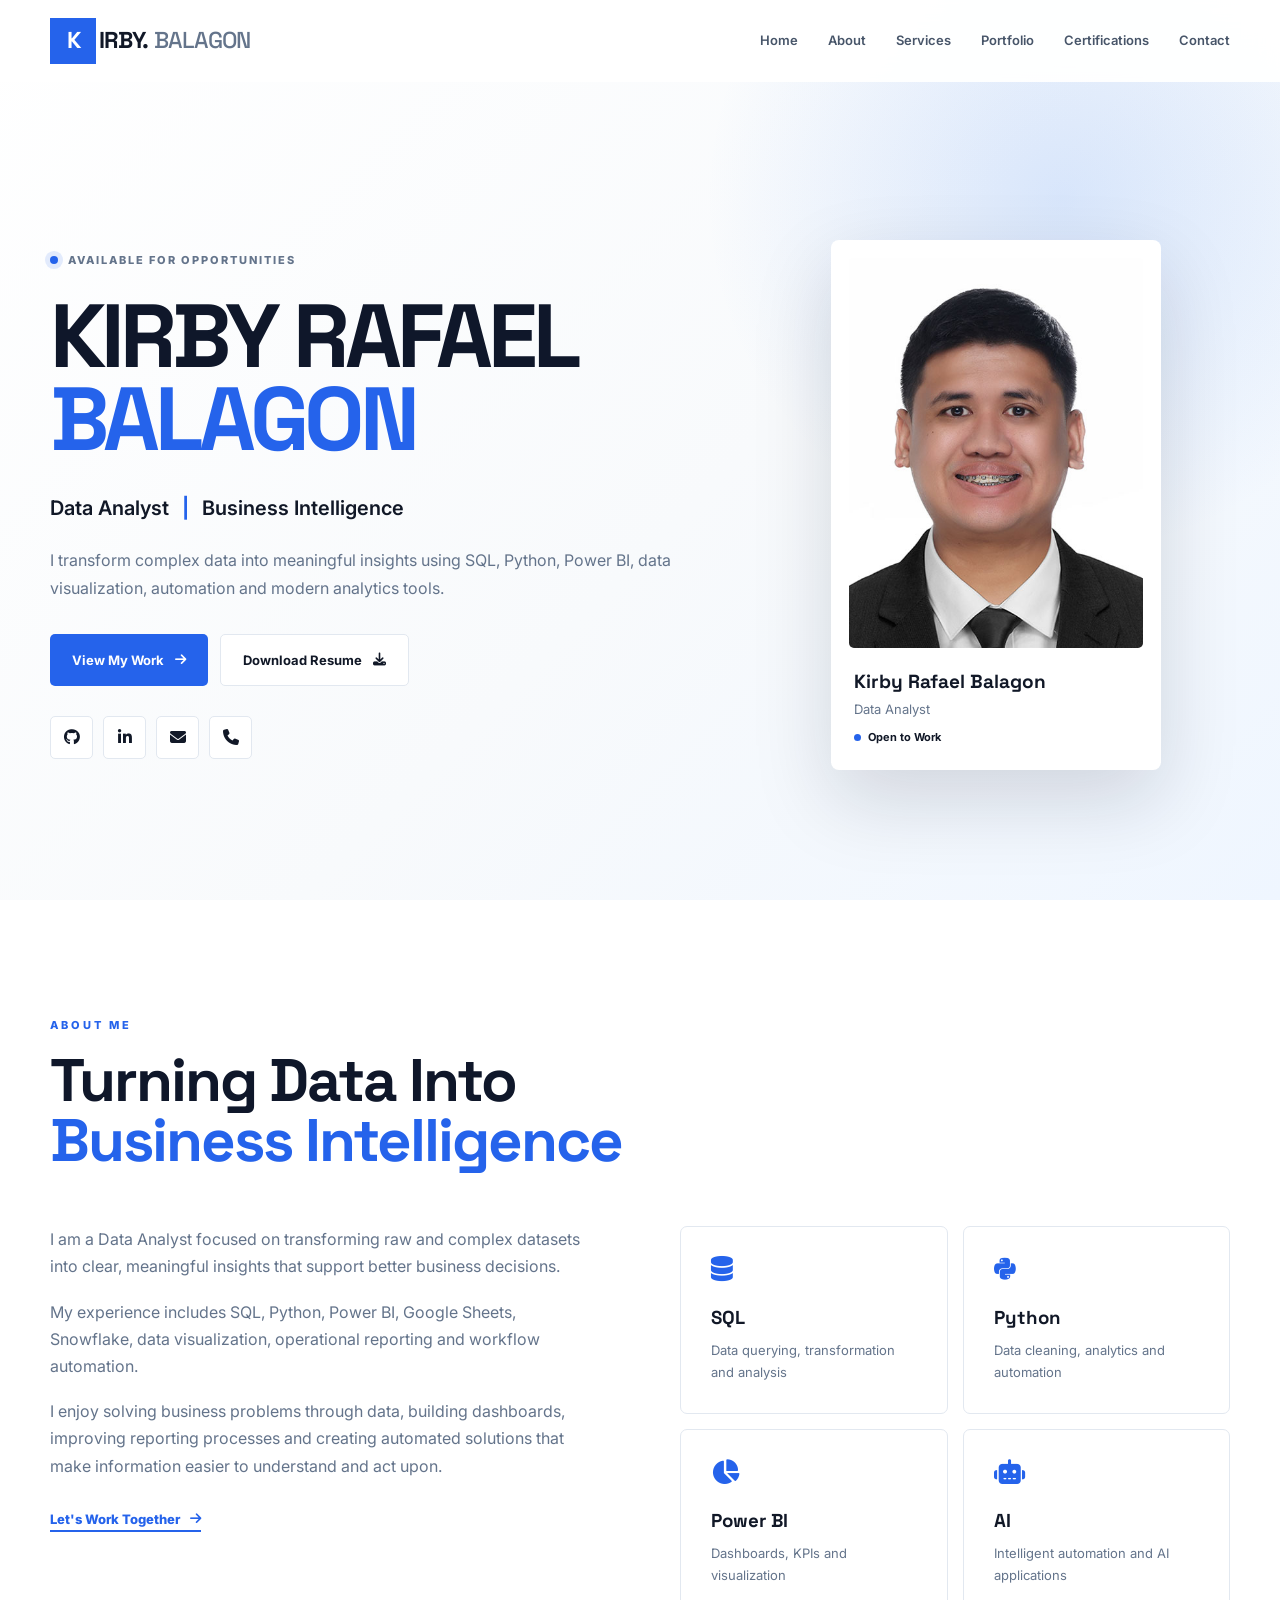
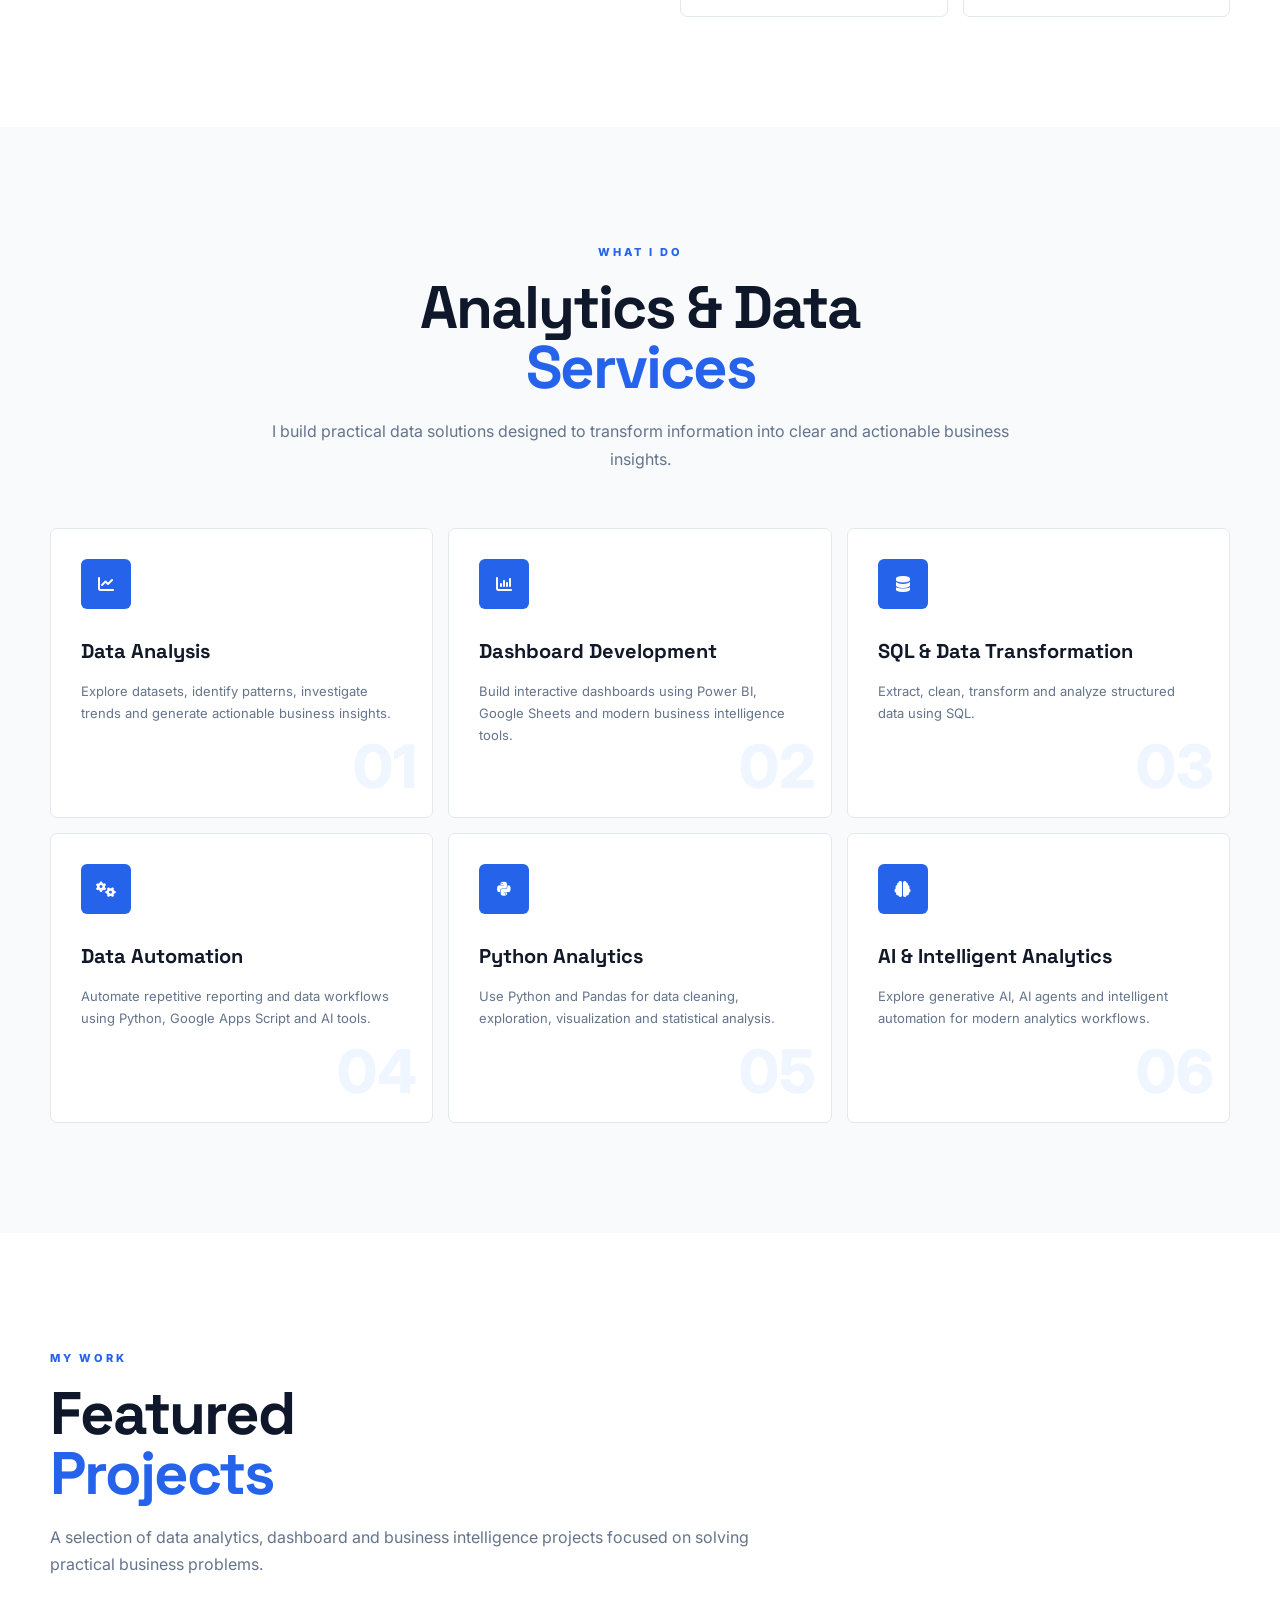
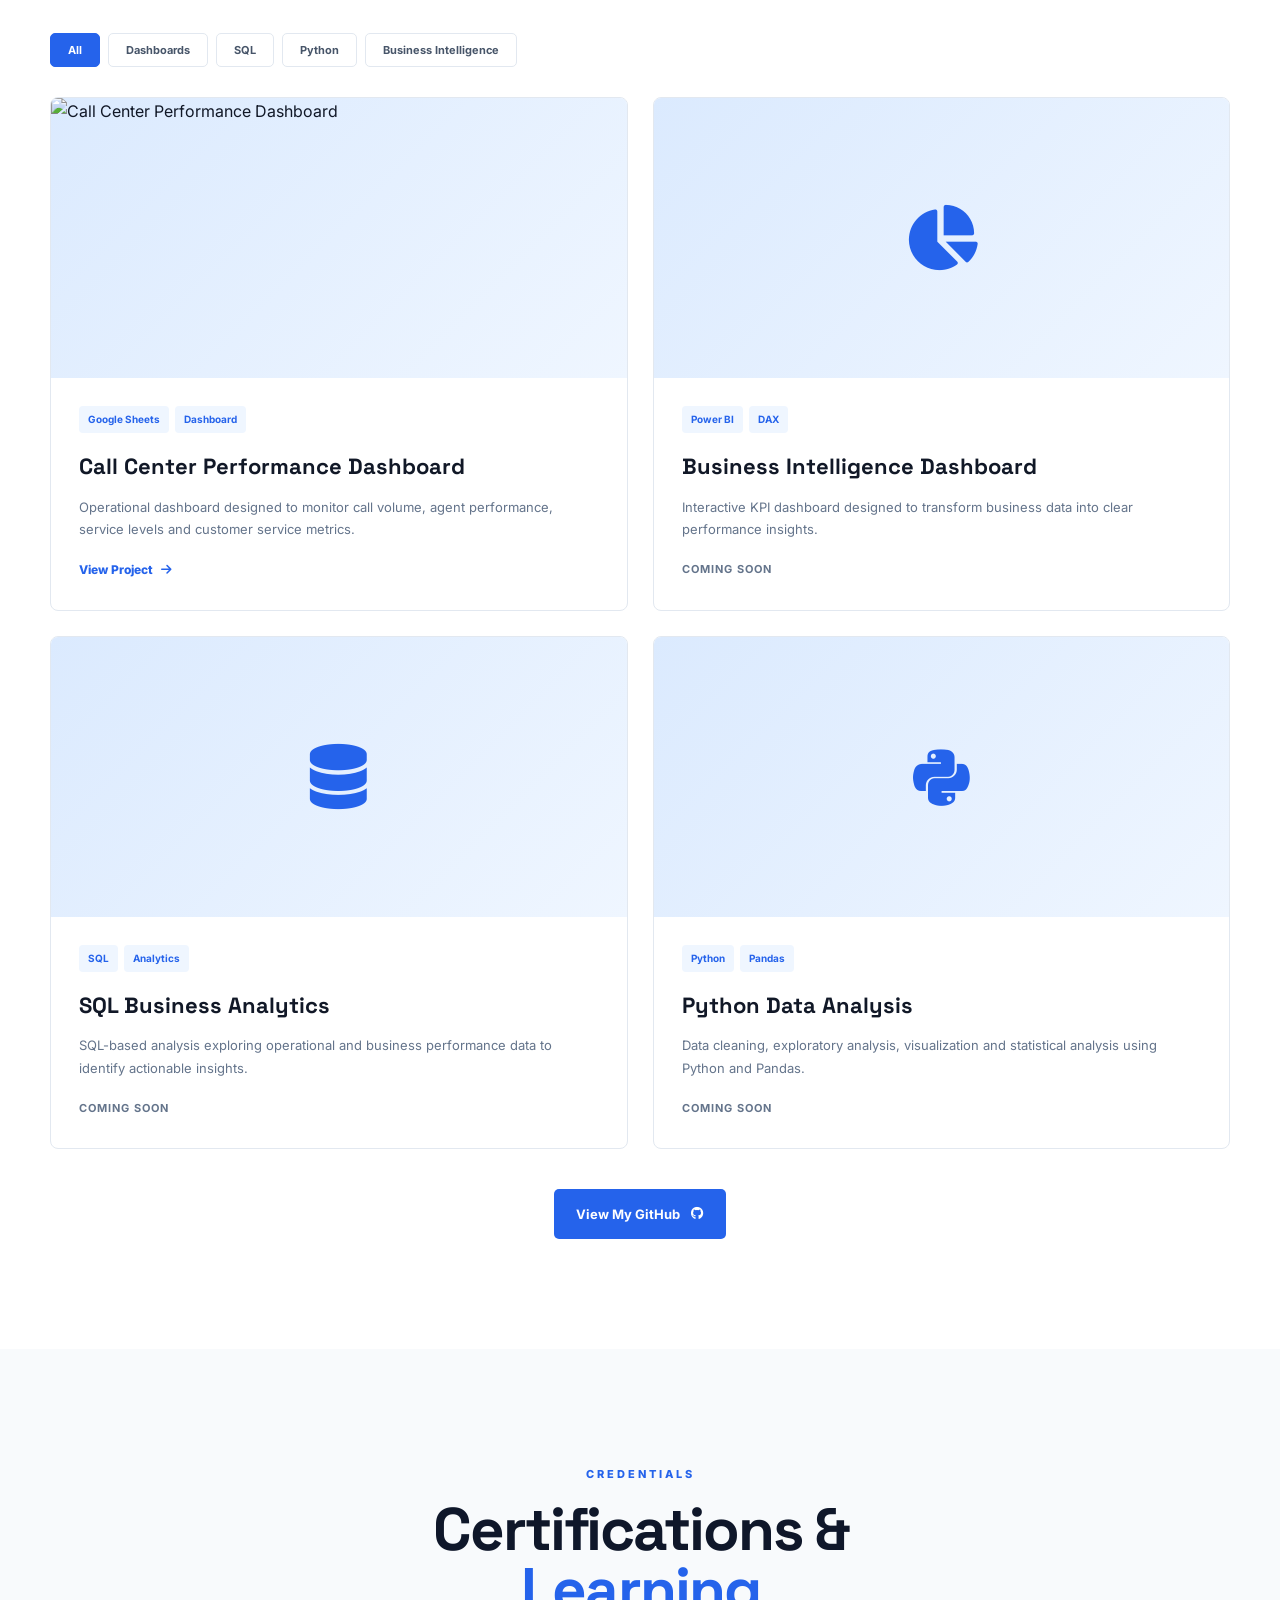
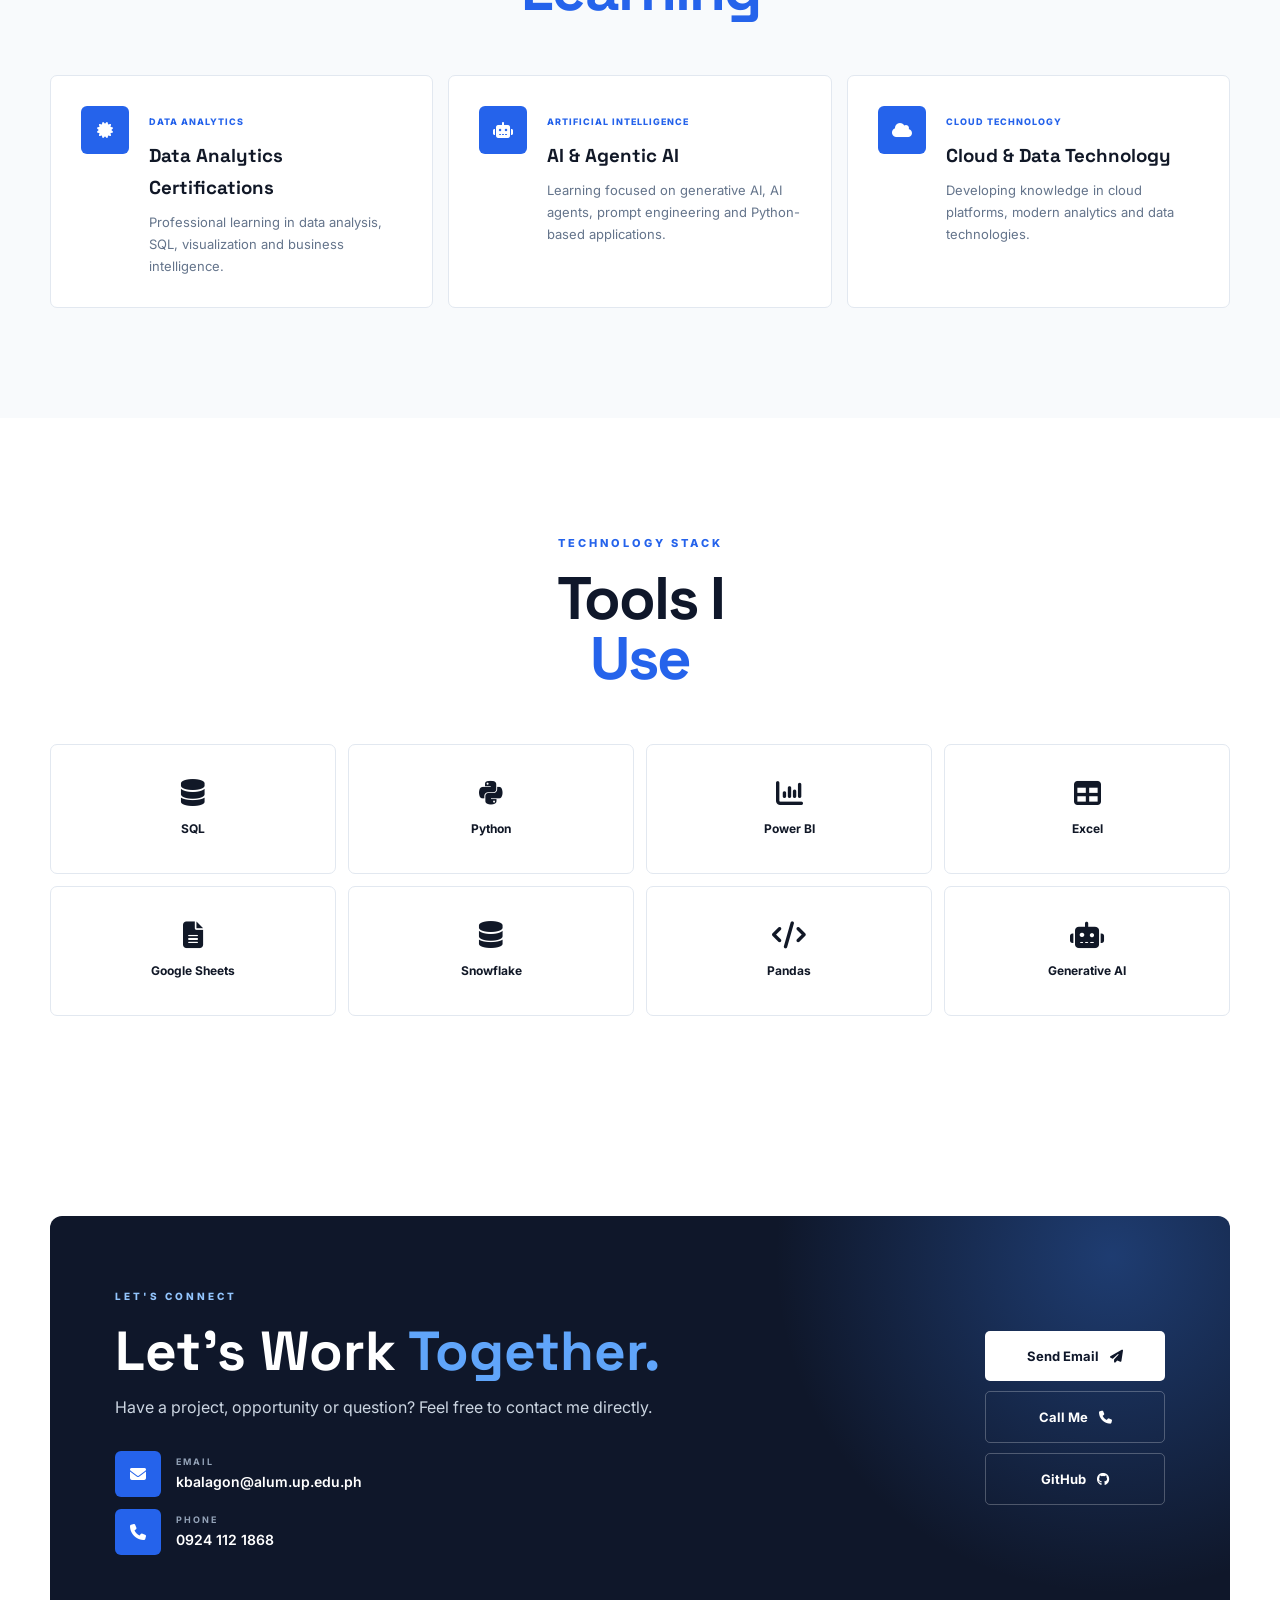
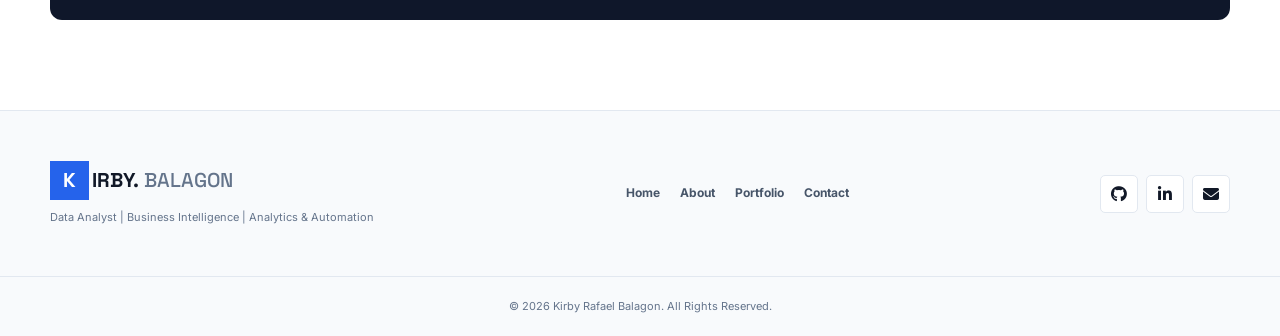
==== index.html @ fdb69525 "Update index.html" ====
<!DOCTYPE html>
<html lang="en">

<head>

    <meta charset="UTF-8">

    <meta name="viewport"
          content="width=device-width, initial-scale=1.0">

    <meta name="description"
          content="Kirby Rafael Balagon - Data Analyst, Business Intelligence and Analytics Portfolio">

    <meta name="author"
          content="Kirby Rafael Balagon">

    <title>Kirby Rafael Balagon | Data Analyst</title>

    <!-- GOOGLE FONTS -->
    <link rel="preconnect"
          href="https://fonts.googleapis.com">

    <link rel="preconnect"
          href="https://fonts.gstatic.com"
          crossorigin>

    <link href="https://fonts.googleapis.com/css2?family=Inter:wght@400;500;600;700;800&family=Space+Grotesk:wght@400;500;600;700&display=swap"
          rel="stylesheet">

    <!-- FONT AWESOME -->
    <link rel="stylesheet"
          href="https://cdnjs.cloudflare.com/ajax/libs/font-awesome/6.5.2/css/all.min.css">

    <!-- CSS -->
    <link rel="stylesheet"
          href="style.css">

</head>

<body>


<!-- ========================================
     NAVIGATION
======================================== -->

<header class="navbar" id="navbar">

    <div class="container nav-container">

        <a href="#home" class="logo">
            <span>K</span>IRBY.
            <strong>BALAGON</strong>
        </a>

        <nav class="nav-menu" id="navMenu">

            <a href="#home">Home</a>

            <a href="#about">About</a>

            <a href="#services">Services</a>

            <a href="#portfolio">Portfolio</a>

            <a href="#certifications">Certifications</a>

            <a href="#contact">Contact</a>

        </nav>

        <button class="menu-toggle"
                id="menuToggle"
                aria-label="Open navigation">

            <i class="fa-solid fa-bars"></i>

        </button>

    </div>

</header>



<!-- ========================================
     HERO
======================================== -->

<section class="hero" id="home">

    <div class="container hero-grid">


        <!-- LEFT SIDE -->

        <div class="hero-content">

            <div class="availability">

                <span></span>

                AVAILABLE FOR OPPORTUNITIES

            </div>


            <h1>

                KIRBY RAFAEL

                <strong>
                    BALAGON
                </strong>

            </h1>


            <h2>

                Data Analyst

                <b>|</b>

                Business Intelligence

            </h2>


            <p>

                I transform complex data into meaningful
                insights using SQL, Python, Power BI,
                data visualization, automation and
                modern analytics tools.

            </p>


            <div class="hero-buttons">


                <a href="#portfolio"
                   class="btn primary">

                    View My Work

                    <i class="fa-solid fa-arrow-right"></i>

                </a>


                <a href="assets/resume.pdf"
                   target="_blank"
                   class="btn outline">

                    Download Resume

                    <i class="fa-solid fa-download"></i>

                </a>

            </div>



            <!-- SOCIAL LINKS -->

            <div class="socials">


                <a href="https://github.com/krafaelb"
                   target="_blank"
                   aria-label="GitHub">

                    <i class="fa-brands fa-github"></i>

                </a>


                <!-- CHANGE THIS WHEN YOU HAVE YOUR LINKEDIN URL -->

                <a href="https://www.linkedin.com/"
                   target="_blank"
                   aria-label="LinkedIn">

                    <i class="fa-brands fa-linkedin-in"></i>

                </a>


                <a href="mailto:kbalagon@alum.up.edu.ph"
                   aria-label="Email">

                    <i class="fa-solid fa-envelope"></i>

                </a>


                <a href="tel:+639241121868"
                   aria-label="Phone">

                    <i class="fa-solid fa-phone"></i>

                </a>


            </div>

        </div>



        <!-- RIGHT SIDE - SIMPLE PROFILE PICTURE -->

        <div class="hero-image">

            <div class="profile-card">

                <div class="profile-photo">

                    <img src="assets/profile.jpg"
                         alt="Kirby Rafael Balagon">

                </div>


                <div class="profile-info">

                    <h3>
                        Kirby Rafael Balagon
                    </h3>

                    <p>
                        Data Analyst
                    </p>

                    <div class="open-status">

                        <span></span>

                        Open to Work

                    </div>

                </div>

            </div>

        </div>


    </div>

</section>



<!-- ========================================
     ABOUT
======================================== -->

<section class="section" id="about">

    <div class="container">

        <div class="section-title">

            <span>
                ABOUT ME
            </span>

            <h2>

                Turning Data Into

                <strong>
                    Business Intelligence
                </strong>

            </h2>

        </div>


        <div class="about-grid">


            <div class="about-text">

                <p>

                    I am a Data Analyst focused on
                    transforming raw and complex datasets
                    into clear, meaningful insights that
                    support better business decisions.

                </p>


                <p>

                    My experience includes SQL, Python,
                    Power BI, Google Sheets, Snowflake,
                    data visualization, operational
                    reporting and workflow automation.

                </p>


                <p>

                    I enjoy solving business problems
                    through data, building dashboards,
                    improving reporting processes and
                    creating automated solutions that
                    make information easier to understand
                    and act upon.

                </p>


                <a href="#contact"
                   class="text-link">

                    Let's Work Together

                    <i class="fa-solid fa-arrow-right"></i>

                </a>

            </div>



            <div class="stats">


                <div class="stat">

                    <i class="fa-solid fa-database"></i>

                    <h3>SQL</h3>

                    <p>
                        Data querying, transformation
                        and analysis
                    </p>

                </div>


                <div class="stat">

                    <i class="fa-brands fa-python"></i>

                    <h3>Python</h3>

                    <p>
                        Data cleaning, analytics
                        and automation
                    </p>

                </div>


                <div class="stat">

                    <i class="fa-solid fa-chart-pie"></i>

                    <h3>Power BI</h3>

                    <p>
                        Dashboards, KPIs
                        and visualization
                    </p>

                </div>


                <div class="stat">

                    <i class="fa-solid fa-robot"></i>

                    <h3>AI</h3>

                    <p>
                        Intelligent automation
                        and AI applications
                    </p>

                </div>


            </div>

        </div>

    </div>

</section>



<!-- ========================================
     SERVICES
======================================== -->

<section class="section gray" id="services">

    <div class="container">


        <div class="section-title center">

            <span>
                WHAT I DO
            </span>

            <h2>

                Analytics & Data

                <strong>
                    Services
                </strong>

            </h2>


            <p>

                I build practical data solutions
                designed to transform information
                into clear and actionable business
                insights.

            </p>

        </div>



        <div class="services-grid">


            <div class="service">

                <div class="service-icon">
                    <i class="fa-solid fa-chart-line"></i>
                </div>

                <h3>
                    Data Analysis
                </h3>

                <p>

                    Explore datasets, identify patterns,
                    investigate trends and generate
                    actionable business insights.

                </p>

                <small>01</small>

            </div>



            <div class="service">

                <div class="service-icon">
                    <i class="fa-solid fa-chart-column"></i>
                </div>

                <h3>
                    Dashboard Development
                </h3>

                <p>

                    Build interactive dashboards using
                    Power BI, Google Sheets and modern
                    business intelligence tools.

                </p>

                <small>02</small>

            </div>



            <div class="service">

                <div class="service-icon">
                    <i class="fa-solid fa-database"></i>
                </div>

                <h3>
                    SQL & Data Transformation
                </h3>

                <p>

                    Extract, clean, transform and
                    analyze structured data using SQL.

                </p>

                <small>03</small>

            </div>



            <div class="service">

                <div class="service-icon">
                    <i class="fa-solid fa-gears"></i>
                </div>

                <h3>
                    Data Automation
                </h3>

                <p>

                    Automate repetitive reporting
                    and data workflows using Python,
                    Google Apps Script and AI tools.

                </p>

                <small>04</small>

            </div>



            <div class="service">

                <div class="service-icon">
                    <i class="fa-brands fa-python"></i>
                </div>

                <h3>
                    Python Analytics
                </h3>

                <p>

                    Use Python and Pandas for
                    data cleaning, exploration,
                    visualization and statistical
                    analysis.

                </p>

                <small>05</small>

            </div>



            <div class="service">

                <div class="service-icon">
                    <i class="fa-solid fa-brain"></i>
                </div>

                <h3>
                    AI & Intelligent Analytics
                </h3>

                <p>

                    Explore generative AI,
                    AI agents and intelligent
                    automation for modern
                    analytics workflows.

                </p>

                <small>06</small>

            </div>


        </div>

    </div>

</section>



<!-- ========================================
     PORTFOLIO
======================================== -->

<section class="section" id="portfolio">

    <div class="container">


        <div class="section-title">

            <span>
                MY WORK
            </span>

            <h2>

                Featured

                <strong>
                    Projects
                </strong>

            </h2>

            <p>

                A selection of data analytics,
                dashboard and business intelligence
                projects focused on solving practical
                business problems.

            </p>

        </div>



        <!-- FILTER BUTTONS -->

        <div class="filters">

            <button class="filter active"
                    data-filter="all">
                All
            </button>

            <button class="filter"
                    data-filter="dashboard">
                Dashboards
            </button>

            <button class="filter"
                    data-filter="sql">
                SQL
            </button>

            <button class="filter"
                    data-filter="python">
                Python
            </button>

            <button class="filter"
                    data-filter="bi">
                Business Intelligence
            </button>

        </div>



        <div class="projects">


            <!-- PROJECT 1 -->

            <article class="project"
                     data-category="dashboard bi">


                <div class="project-image">


                    <img src="assets/projects/call-center-dashboard.jpg"
                         alt="Call Center Performance Dashboard">


                    <div class="project-overlay">

                        <a href="Google-Sheets-Call-Center-Dashboard/"
                           class="project-button">

                            <i class="fa-solid fa-arrow-up-right-from-square"></i>

                        </a>

                    </div>

                </div>



                <div class="project-content">


                    <div class="tags">

                        <span>
                            Google Sheets
                        </span>

                        <span>
                            Dashboard
                        </span>

                    </div>


                    <h3>
                        Call Center Performance Dashboard
                    </h3>


                    <p>

                        Operational dashboard designed
                        to monitor call volume, agent
                        performance, service levels
                        and customer service metrics.

                    </p>


                    <a href="Google-Sheets-Call-Center-Dashboard/"
                       class="project-link">

                        View Project

                        <i class="fa-solid fa-arrow-right"></i>

                    </a>

                </div>

            </article>



            <!-- PROJECT 2 -->

            <article class="project"
                     data-category="dashboard bi">


                <div class="project-image">

                    <div class="project-placeholder">

                        <i class="fa-solid fa-chart-pie"></i>

                    </div>

                </div>


                <div class="project-content">


                    <div class="tags">

                        <span>
                            Power BI
                        </span>

                        <span>
                            DAX
                        </span>

                    </div>


                    <h3>
                        Business Intelligence Dashboard
                    </h3>


                    <p>

                        Interactive KPI dashboard designed
                        to transform business data into
                        clear performance insights.

                    </p>


                    <span class="coming-soon">
                        Coming Soon
                    </span>

                </div>

            </article>



            <!-- PROJECT 3 -->

            <article class="project"
                     data-category="sql">


                <div class="project-image">

                    <div class="project-placeholder">

                        <i class="fa-solid fa-database"></i>

                    </div>

                </div>


                <div class="project-content">


                    <div class="tags">

                        <span>
                            SQL
                        </span>

                        <span>
                            Analytics
                        </span>

                    </div>


                    <h3>
                        SQL Business Analytics
                    </h3>


                    <p>

                        SQL-based analysis exploring
                        operational and business
                        performance data to identify
                        actionable insights.

                    </p>


                    <span class="coming-soon">
                        Coming Soon
                    </span>

                </div>

            </article>



            <!-- PROJECT 4 -->

            <article class="project"
                     data-category="python">


                <div class="project-image">

                    <div class="project-placeholder">

                        <i class="fa-brands fa-python"></i>

                    </div>

                </div>


                <div class="project-content">


                    <div class="tags">

                        <span>
                            Python
                        </span>

                        <span>
                            Pandas
                        </span>

                    </div>


                    <h3>
                        Python Data Analysis
                    </h3>


                    <p>

                        Data cleaning, exploratory
                        analysis, visualization and
                        statistical analysis using
                        Python and Pandas.

                    </p>


                    <span class="coming-soon">
                        Coming Soon
                    </span>

                </div>

            </article>


        </div>



        <div class="github-button">

            <a href="https://github.com/krafaelb"
               target="_blank"
               class="btn primary">

                View My GitHub

                <i class="fa-brands fa-github"></i>

            </a>

        </div>


    </div>

</section>



<!-- ========================================
     CERTIFICATIONS
======================================== -->

<section class="section gray"
         id="certifications">

    <div class="container">


        <div class="section-title center">

            <span>
                CREDENTIALS
            </span>

            <h2>

                Certifications &

                <strong>
                    Learning
                </strong>

            </h2>

        </div>



        <div class="certifications">


            <div class="certificate">

                <div class="certificate-icon">
                    <i class="fa-solid fa-certificate"></i>
                </div>

                <div>

                    <span>
                        DATA ANALYTICS
                    </span>

                    <h3>
                        Data Analytics Certifications
                    </h3>

                    <p>

                        Professional learning in
                        data analysis, SQL,
                        visualization and
                        business intelligence.

                    </p>

                </div>

            </div>



            <div class="certificate">

                <div class="certificate-icon">
                    <i class="fa-solid fa-robot"></i>
                </div>

                <div>

                    <span>
                        ARTIFICIAL INTELLIGENCE
                    </span>

                    <h3>
                        AI & Agentic AI
                    </h3>

                    <p>

                        Learning focused on
                        generative AI, AI agents,
                        prompt engineering and
                        Python-based applications.

                    </p>

                </div>

            </div>



            <div class="certificate">

                <div class="certificate-icon">
                    <i class="fa-solid fa-cloud"></i>
                </div>

                <div>

                    <span>
                        CLOUD TECHNOLOGY
                    </span>

                    <h3>
                        Cloud & Data Technology
                    </h3>

                    <p>

                        Developing knowledge in
                        cloud platforms, modern
                        analytics and data
                        technologies.

                    </p>

                </div>

            </div>


        </div>

    </div>

</section>



<!-- ========================================
     TOOLS
======================================== -->

<section class="section" id="tools">

    <div class="container">


        <div class="section-title center">

            <span>
                TECHNOLOGY STACK
            </span>

            <h2>

                Tools I

                <strong>
                    Use
                </strong>

            </h2>

        </div>



        <div class="tools">


            <div class="tool">

                <i class="fa-solid fa-database"></i>

                <span>SQL</span>

            </div>


            <div class="tool">

                <i class="fa-brands fa-python"></i>

                <span>Python</span>

            </div>


            <div class="tool">

                <i class="fa-solid fa-chart-column"></i>

                <span>Power BI</span>

            </div>


            <div class="tool">

                <i class="fa-solid fa-table"></i>

                <span>Excel</span>

            </div>


            <div class="tool">

                <i class="fa-solid fa-file-lines"></i>

                <span>Google Sheets</span>

            </div>


            <div class="tool">

                <i class="fa-solid fa-database"></i>

                <span>Snowflake</span>

            </div>


            <div class="tool">

                <i class="fa-solid fa-code"></i>

                <span>Pandas</span>

            </div>


            <div class="tool">

                <i class="fa-solid fa-robot"></i>

                <span>Generative AI</span>

            </div>


        </div>

    </div>

</section>



<!-- ========================================
     CONTACT
======================================== -->

<section class="contact" id="contact">

    <div class="container">


        <div class="contact-box">


            <div class="contact-main">


                <span class="contact-label">
                    LET'S CONNECT
                </span>


                <h2>

                    Let's Work

                    <strong>
                        Together.
                    </strong>

                </h2>


                <p class="contact-intro">

                    Have a project, opportunity or question?
                    Feel free to contact me directly.

                </p>



                <div class="contact-details">


                    <!-- EMAIL -->

                    <a href="mailto:kbalagon@alum.up.edu.ph"
                       class="contact-item">


                        <div class="contact-icon">

                            <i class="fa-solid fa-envelope"></i>

                        </div>


                        <div>

                            <small>
                                EMAIL
                            </small>

                            <strong>
                                kbalagon@alum.up.edu.ph
                            </strong>

                        </div>

                    </a>



                    <!-- PHONE -->

                    <a href="tel:+639241121868"
                       class="contact-item">


                        <div class="contact-icon">

                            <i class="fa-solid fa-phone"></i>

                        </div>


                        <div>

                            <small>
                                PHONE
                            </small>

                            <strong>
                                0924 112 1868
                            </strong>

                        </div>

                    </a>


                </div>

            </div>



            <div class="contact-buttons">


                <a href="mailto:kbalagon@alum.up.edu.ph"
                   class="btn white">

                    Send Email

                    <i class="fa-solid fa-paper-plane"></i>

                </a>


                <a href="tel:+639241121868"
                   class="btn transparent">

                    Call Me

                    <i class="fa-solid fa-phone"></i>

                </a>


                <a href="https://github.com/krafaelb"
                   target="_blank"
                   class="btn transparent">

                    GitHub

                    <i class="fa-brands fa-github"></i>

                </a>


            </div>

        </div>

    </div>

</section>



<!-- ========================================
     FOOTER
======================================== -->

<footer>


    <div class="container footer">


        <div>


            <a href="#home"
               class="footer-logo">

                <span>K</span>IRBY.
                <strong>BALAGON</strong>

            </a>


            <p>

                Data Analyst |
                Business Intelligence |
                Analytics & Automation

            </p>

        </div>



        <div class="footer-links">

            <a href="#home">Home</a>

            <a href="#about">About</a>

            <a href="#portfolio">Portfolio</a>

            <a href="#contact">Contact</a>

        </div>



        <div class="footer-social">


            <a href="https://github.com/krafaelb"
               target="_blank"
               aria-label="GitHub">

                <i class="fa-brands fa-github"></i>

            </a>


            <a href="https://www.linkedin.com/"
               target="_blank"
               aria-label="LinkedIn">

                <i class="fa-brands fa-linkedin-in"></i>

            </a>


            <a href="mailto:kbalagon@alum.up.edu.ph"
               aria-label="Email">

                <i class="fa-solid fa-envelope"></i>

            </a>


        </div>

    </div>



    <div class="copyright">

        © <span id="year"></span>
        Kirby Rafael Balagon.
        All Rights Reserved.

    </div>


</footer>



<!-- JAVASCRIPT -->

<script src="script.js"></script>


</body>

</html>
---- style.css ----
/* ==========================================
   RESET
========================================== */

* {
    margin: 0;
    padding: 0;
    box-sizing: border-box;
}


html {
    scroll-behavior: smooth;
}


body {

    font-family: "Inter", sans-serif;

    color: #111827;

    background: #ffffff;

    line-height: 1.7;

}


a {
    text-decoration: none;
    color: inherit;
}


button {
    font-family: inherit;
}


img {
    max-width: 100%;
    display: block;
}



/* ==========================================
   VARIABLES
========================================== */

:root {

    --black: #111827;

    --dark: #0f172a;

    --gray-dark: #475569;

    --gray: #64748b;

    --light-gray: #f8fafc;

    --border: #e2e8f0;

    --white: #ffffff;

    --blue: #2563eb;

    --blue-light: #3b82f6;

    --blue-dark: #1d4ed8;

    --blue-soft: #eff6ff;

    --blue-border: #bfdbfe;

    --max-width: 1180px;

}



/* ==========================================
   GLOBAL
========================================== */

.container {

    width: min(
        calc(100% - 40px),
        var(--max-width)
    );

    margin: auto;

}


.section {

    padding: 110px 0;

}


.gray {

    background: var(--light-gray);

}



/* ==========================================
   NAVIGATION
========================================== */

.navbar {

    position: fixed;

    top: 0;

    left: 0;

    width: 100%;

    height: 82px;

    z-index: 1000;

    background: rgba(
        255,
        255,
        255,
        0.95
    );

    backdrop-filter: blur(16px);

    border-bottom: 1px solid
        transparent;

    transition: 0.3s ease;

}


.navbar.scrolled {

    border-color: var(--border);

    box-shadow:
        0 8px 30px
        rgba(15, 23, 42, 0.06);

}


.nav-container {

    height: 100%;

    display: flex;

    justify-content: space-between;

    align-items: center;

}



/* LOGO */

.logo {

    display: flex;

    align-items: center;

    font-family:
        "Space Grotesk",
        sans-serif;

    font-size: 23px;

    font-weight: 800;

    letter-spacing: -1px;

}


.logo span {

    width: 46px;

    height: 46px;

    margin-right: 3px;

    background: var(--blue);

    color: white;

    display: inline-flex;

    align-items: center;

    justify-content: center;

}


.logo strong {

    margin-left: 6px;

    font-weight: 500;

    color: var(--gray);

}



/* NAV */

.nav-menu {

    display: flex;

    align-items: center;

    gap: 30px;

}


.nav-menu a {

    font-size: 13px;

    font-weight: 600;

    color: var(--gray-dark);

    transition: 0.2s;

}


.nav-menu a:hover {

    color: var(--blue);

}


.menu-toggle {

    display: none;

    background: none;

    border: 0;

    font-size: 22px;

    cursor: pointer;

    color: var(--dark);

}



/* ==========================================
   HERO
========================================== */

.hero {

    min-height: 100vh;

    padding-top: 110px;

    display: flex;

    align-items: center;

    background:

        radial-gradient(
            circle at 83% 22%,
            rgba(59, 130, 246, 0.17),
            transparent 28%
        ),

        linear-gradient(
            135deg,
            #ffffff 0%,
            #f8fafc 55%,
            #eff6ff 100%
        );

}


.hero-grid {

    display: grid;

    grid-template-columns:
        1.15fr 0.85fr;

    gap: 80px;

    align-items: center;

}



/* AVAILABILITY */

.availability {

    display: flex;

    align-items: center;

    gap: 10px;

    font-size: 11px;

    font-weight: 800;

    letter-spacing: 2px;

    color: var(--gray);

    margin-bottom: 25px;

}


.availability span {

    width: 8px;

    height: 8px;

    border-radius: 50%;

    background: var(--blue);

    box-shadow:
        0 0 0 5px
        rgba(37, 99, 235, 0.12);

}



/* HERO TITLE */

.hero h1 {

    font-family:
        "Space Grotesk",
        sans-serif;

    font-size:
        clamp(
            52px,
            7vw,
            92px
        );

    line-height: 0.93;

    letter-spacing: -5px;

    font-weight: 700;

    color: var(--dark);

}


.hero h1 strong {

    display: block;

    color: var(--blue);

}


.hero h2 {

    margin-top: 30px;

    font-size: 20px;

    font-weight: 600;

}


.hero h2 b {

    color: var(--blue);

    padding: 0 8px;

}


.hero-content > p {

    max-width: 650px;

    margin-top: 22px;

    color: var(--gray);

    font-size: 16px;

}



/* ==========================================
   BUTTONS
========================================== */

.hero-buttons {

    display: flex;

    flex-wrap: wrap;

    gap: 12px;

    margin-top: 32px;

}


.btn {

    display: inline-flex;

    align-items: center;

    justify-content: center;

    gap: 11px;

    padding: 14px 22px;

    font-size: 13px;

    font-weight: 700;

    border-radius: 5px;

    transition: 0.25s ease;

}


.primary {

    background: var(--blue);

    color: white;

}


.primary:hover {

    background: var(--blue-dark);

    transform: translateY(-3px);

    box-shadow:
        0 12px 30px
        rgba(37, 99, 235, 0.25);

}


.outline {

    background: white;

    border: 1px solid var(--border);

}


.outline:hover {

    border-color: var(--blue);

    color: var(--blue);

    transform: translateY(-3px);

}



/* ==========================================
   SOCIAL ICONS
========================================== */

.socials {

    display: flex;

    gap: 10px;

    margin-top: 30px;

}


.socials a {

    width: 43px;

    height: 43px;

    display: flex;

    align-items: center;

    justify-content: center;

    background: white;

    border: 1px solid var(--border);

    border-radius: 5px;

    transition: 0.25s;

}


.socials a:hover {

    background: var(--blue);

    border-color: var(--blue);

    color: white;

    transform: translateY(-3px);

}



/* ==========================================
   HERO PROFILE
========================================== */

.hero-image {

    position: relative;

    min-height: 500px;

    display: flex;

    align-items: center;

    justify-content: center;

}


.profile-card {

    width: 330px;

    padding: 18px;

    background: white;

    border-radius: 8px;

    box-shadow:
        0 30px 80px
        rgba(15, 23, 42, 0.15);

    transform: none;

}


.profile-photo {

    height: 390px;

    background: var(--blue-soft);

    overflow: hidden;

    border-radius: 5px;

}


.profile-photo img {

    width: 100%;

    height: 100%;

    object-fit: cover;

}


.profile-info {

    padding: 18px 5px 5px;

}


.profile-info h3 {

    font-family:
        "Space Grotesk",
        sans-serif;

    font-size: 19px;

}


.profile-info p {

    color: var(--gray);

    font-size: 13px;

}


.open-status {

    margin-top: 8px;

    display: flex;

    align-items: center;

    gap: 7px;

    font-size: 11px;

    font-weight: 700;

}


.open-status span {

    width: 7px;

    height: 7px;

    background: var(--blue);

    border-radius: 50%;

}



/* FLOATING SKILLS */

.floating {

    position: absolute;

    padding: 13px 18px;

    background: var(--dark);

    color: white;

    display: flex;

    gap: 10px;

    align-items: center;

    font-size: 12px;

    font-weight: 700;

    border-radius: 5px;

    box-shadow:
        0 15px 30px
        rgba(15, 23, 42, 0.15);

}


.sql {

    top: 50px;

    right: 5px;

}


.python {

    bottom: 70px;

    left: 5px;

}


.powerbi {

    bottom: 5px;

    right: 25px;

    background: var(--blue);

}



/* ==========================================
   SECTION TITLES
========================================== */

.section-title {

    max-width: 750px;

    margin-bottom: 55px;

}


.section-title.center {

    margin-left: auto;

    margin-right: auto;

    text-align: center;

}


.section-title > span {

    display: inline-block;

    color: var(--blue);

    font-size: 11px;

    font-weight: 800;

    letter-spacing: 3px;

}


.section-title h2 {

    margin-top: 14px;

    font-family:
        "Space Grotesk",
        sans-serif;

    font-size:
        clamp(
            38px,
            5vw,
            60px
        );

    line-height: 1;

    letter-spacing: -2px;

    color: var(--dark);

}


.section-title h2 strong {

    display: block;

    color: var(--blue);

}


.section-title p {

    margin-top: 20px;

    color: var(--gray);

}



/* ==========================================
   ABOUT
========================================== */

.about-grid {

    display: grid;

    grid-template-columns:
        1fr 1fr;

    gap: 80px;

}


.about-text p {

    margin-bottom: 18px;

    color: var(--gray);

}


.text-link {

    display: inline-flex;

    align-items: center;

    gap: 10px;

    margin-top: 10px;

    color: var(--blue);

    font-size: 13px;

    font-weight: 800;

    border-bottom: 2px solid
        var(--blue);

}



/* STATS */

.stats {

    display: grid;

    grid-template-columns:
        repeat(2, 1fr);

    gap: 15px;

}


.stat {

    padding: 30px;

    border: 1px solid var(--border);

    background: white;

    border-radius: 7px;

    transition: 0.3s;

}


.stat:hover {

    transform: translateY(-5px);

    border-color: var(--blue);

    box-shadow:
        0 16px 40px
        rgba(37, 99, 235, 0.08);

}


.stat i {

    color: var(--blue);

    font-size: 25px;

    margin-bottom: 20px;

}


.stat h3 {

    font-family:
        "Space Grotesk",
        sans-serif;

}


.stat p {

    margin-top: 5px;

    color: var(--gray);

    font-size: 13px;

}



/* ==========================================
   SERVICES
========================================== */

.services-grid {

    display: grid;

    grid-template-columns:
        repeat(3, 1fr);

    gap: 15px;

}


.service {

    position: relative;

    min-height: 290px;

    padding: 30px;

    background: white;

    border: 1px solid var(--border);

    border-radius: 7px;

    overflow: hidden;

    transition: 0.3s;

}


.service:hover {

    transform: translateY(-7px);

    border-color: var(--blue-border);

    box-shadow:
        0 20px 50px
        rgba(37, 99, 235, 0.09);

}


.service-icon {

    width: 50px;

    height: 50px;

    margin-bottom: 25px;

    background: var(--blue);

    color: white;

    display: flex;

    align-items: center;

    justify-content: center;

    border-radius: 6px;

}


.service h3 {

    margin-bottom: 12px;

    font-family:
        "Space Grotesk",
        sans-serif;

    font-size: 20px;

}


.service p {

    color: var(--gray);

    font-size: 13px;

}


.service small {

    position: absolute;

    right: 15px;

    bottom: 0;

    font-size: 60px;

    font-weight: 800;

    color: #eff6ff;

}



/* ==========================================
   FILTER
========================================== */

.filters {

    display: flex;

    flex-wrap: wrap;

    gap: 8px;

    margin-bottom: 30px;

}


.filter {

    padding: 9px 17px;

    background: white;

    border: 1px solid var(--border);

    border-radius: 5px;

    color: var(--gray-dark);

    font-size: 11px;

    font-weight: 700;

    cursor: pointer;

    transition: 0.2s;

}


.filter.active,
.filter:hover {

    background: var(--blue);

    border-color: var(--blue);

    color: white;

}



/* ==========================================
   PROJECTS
========================================== */

.projects {

    display: grid;

    grid-template-columns:
        repeat(2, 1fr);

    gap: 25px;

}


.project {

    background: white;

    border: 1px solid var(--border);

    border-radius: 8px;

    overflow: hidden;

    transition: 0.3s;

}


.project:hover {

    transform: translateY(-6px);

    border-color: var(--blue-border);

    box-shadow:
        0 20px 50px
        rgba(37, 99, 235, 0.09);

}


.project.hide {

    display: none;

}


.project-image {

    position: relative;

    height: 280px;

    overflow: hidden;

    background:
        linear-gradient(
            135deg,
            #dbeafe,
            #eff6ff
        );

}


.project-image img {

    width: 100%;

    height: 100%;

    object-fit: cover;

}


.project-placeholder {

    height: 100%;

    display: flex;

    align-items: center;

    justify-content: center;

    color: var(--blue);

    font-size: 65px;

}


.project-overlay {

    position: absolute;

    inset: 0;

    background:
        rgba(15, 23, 42, 0.78);

    opacity: 0;

    display: flex;

    align-items: center;

    justify-content: center;

    transition: 0.3s;

}


.project:hover .project-overlay {

    opacity: 1;

}


.project-button {

    width: 55px;

    height: 55px;

    background: var(--blue);

    color: white;

    display: flex;

    align-items: center;

    justify-content: center;

    border-radius: 6px;

}


.project-content {

    padding: 28px;

}


.tags {

    display: flex;

    flex-wrap: wrap;

    gap: 6px;

}


.tags span {

    padding: 5px 9px;

    background: var(--blue-soft);

    color: var(--blue);

    font-size: 10px;

    font-weight: 700;

    border-radius: 4px;

}


.project h3 {

    margin: 15px 0 10px;

    font-family:
        "Space Grotesk",
        sans-serif;

    font-size: 22px;

}


.project p {

    color: var(--gray);

    font-size: 13px;

}


.project-link {

    display: inline-flex;

    align-items: center;

    gap: 8px;

    margin-top: 20px;

    color: var(--blue);

    font-size: 12px;

    font-weight: 800;

}


.coming-soon {

    display: inline-block;

    margin-top: 20px;

    color: var(--gray);

    font-size: 11px;

    font-weight: 700;

    text-transform: uppercase;

    letter-spacing: 1px;

}


.github-button {

    margin-top: 40px;

    text-align: center;

}



/* ==========================================
   CERTIFICATIONS
========================================== */

.certifications {

    display: grid;

    grid-template-columns:
        repeat(3, 1fr);

    gap: 15px;

}


.certificate {

    display: flex;

    gap: 20px;

    padding: 30px;

    background: white;

    border: 1px solid var(--border);

    border-radius: 7px;

    transition: 0.3s;

}


.certificate:hover {

    transform: translateY(-5px);

    border-color: var(--blue-border);

}


.certificate-icon {

    min-width: 48px;

    width: 48px;

    height: 48px;

    background: var(--blue);

    color: white;

    display: flex;

    align-items: center;

    justify-content: center;

    border-radius: 6px;

}


.certificate span {

    color: var(--blue);

    font-size: 9px;

    font-weight: 800;

    letter-spacing: 1px;

}


.certificate h3 {

    margin: 7px 0;

    font-family:
        "Space Grotesk",
        sans-serif;

}


.certificate p {

    color: var(--gray);

    font-size: 13px;

}



/* ==========================================
   TOOLS
========================================== */

.tools {

    display: grid;

    grid-template-columns:
        repeat(4, 1fr);

    gap: 12px;

}


.tool {

    min-height: 130px;

    border: 1px solid var(--border);

    border-radius: 7px;

    background: white;

    display: flex;

    flex-direction: column;

    align-items: center;

    justify-content: center;

    gap: 12px;

    transition: 0.3s;

}


.tool:hover {

    transform: translateY(-5px);

    background: var(--blue);

    border-color: var(--blue);

    color: white;

}


.tool i {

    font-size: 27px;

}


.tool span {

    font-size: 12px;

    font-weight: 700;

}



/* ==========================================
   CONTACT
========================================== */

.contact {

    padding: 90px 0;

    background: white;

}


.contact-box {

    position: relative;

    overflow: hidden;

    padding: 65px;

    background:

        radial-gradient(
            circle at 90% 10%,
            rgba(59, 130, 246, 0.35),
            transparent 30%
        ),

        var(--dark);

    color: white;

    border-radius: 12px;

    display: flex;

    align-items: center;

    justify-content: space-between;

    gap: 50px;

}


.contact-main {

    max-width: 680px;

}


.contact-label {

    color: #93c5fd;

    font-size: 10px;

    font-weight: 800;

    letter-spacing: 3px;

}


.contact-box h2 {

    margin: 15px 0;

    font-family:
        "Space Grotesk",
        sans-serif;

    font-size: 55px;

    line-height: 1;

}


.contact-box h2 strong {

    color: #60a5fa;

}


.contact-intro {

    max-width: 560px;

    color: #cbd5e1;

}



/* CONTACT INFORMATION */

.contact-details {

    display: flex;

    flex-direction: column;

    gap: 12px;

    margin-top: 30px;

}


.contact-item {

    width: fit-content;

    display: flex;

    align-items: center;

    gap: 15px;

    color: white;

    transition: 0.2s;

}


.contact-icon {

    width: 46px;

    height: 46px;

    flex-shrink: 0;

    background: var(--blue);

    color: white;

    border-radius: 6px;

    display: flex;

    align-items: center;

    justify-content: center;

}


.contact-item > div:last-child {

    display: flex;

    flex-direction: column;

}


.contact-item small {

    color: #94a3b8;

    font-size: 9px;

    font-weight: 700;

    letter-spacing: 2px;

}


.contact-item strong {

    color: white;

    font-size: 14px;

    font-weight: 600;

    transition: 0.2s;

}


.contact-item:hover strong {

    color: #60a5fa;

}



/* CONTACT BUTTONS */

.contact-buttons {

    min-width: 180px;

    display: flex;

    flex-direction: column;

    gap: 10px;

}


.contact-buttons .btn {

    width: 100%;

}


.white {

    background: white;

    color: var(--dark);

}


.white:hover {

    background: var(--blue);

    color: white;

    transform: translateY(-2px);

}


.transparent {

    color: white;

    border: 1px solid
        rgba(255, 255, 255, 0.25);

}


.transparent:hover {

    border-color: var(--blue-light);

    background: rgba(
        59,
        130,
        246,
        0.15
    );

}



/* ==========================================
   FOOTER
========================================== */

footer {

    background: var(--light-gray);

    border-top: 1px solid var(--border);

}


.footer {

    padding: 50px 0;

    display: flex;

    align-items: center;

    justify-content: space-between;

    gap: 30px;

}


.footer-logo {

    display: flex;

    align-items: center;

    font-family:
        "Space Grotesk",
        sans-serif;

    font-size: 20px;

    font-weight: 800;

}


.footer-logo span {

    width: 39px;

    height: 39px;

    margin-right: 3px;

    background: var(--blue);

    color: white;

    display: inline-flex;

    align-items: center;

    justify-content: center;

}


.footer-logo strong {

    margin-left: 5px;

    color: var(--gray);

    font-weight: 500;

}


.footer p {

    margin-top: 8px;

    color: var(--gray);

    font-size: 11px;

}


.footer-links {

    display: flex;

    gap: 20px;

}


.footer-links a {

    color: var(--gray-dark);

    font-size: 12px;

    font-weight: 700;

}


.footer-links a:hover {

    color: var(--blue);

}


.footer-social {

    display: flex;

    gap: 8px;

}


.footer-social a {

    width: 38px;

    height: 38px;

    border: 1px solid var(--border);

    background: white;

    border-radius: 5px;

    display: flex;

    align-items: center;

    justify-content: center;

    transition: 0.2s;

}


.footer-social a:hover {

    background: var(--blue);

    border-color: var(--blue);

    color: white;

}


.copyright {

    padding: 20px;

    border-top: 1px solid var(--border);

    color: var(--gray);

    font-size: 11px;

    text-align: center;

}



/* ==========================================
   TABLET
========================================== */

@media (max-width: 950px) {


    .hero-grid {

        grid-template-columns: 1fr;

    }


    .hero-content {

        text-align: center;

    }


    .availability,
    .hero-buttons,
    .socials {

        justify-content: center;

    }


    .hero-image {

        min-height: 460px;

    }


    .about-grid {

        grid-template-columns: 1fr;

        gap: 50px;

    }


    .services-grid {

        grid-template-columns:
            repeat(2, 1fr);

    }


    .certifications {

        grid-template-columns: 1fr;

    }


    .contact-box {

        flex-direction: column;

        align-items: flex-start;

    }


    .contact-buttons {

        min-width: 0;

        width: 100%;

        flex-direction: row;

        flex-wrap: wrap;

    }


    .contact-buttons .btn {

        width: auto;

    }


}



/* ==========================================
   MOBILE
========================================== */

@media (max-width: 720px) {


    .section {

        padding: 80px 0;

    }


    .nav-menu {

        position: fixed;

        top: 82px;

        left: 0;

        width: 100%;

        padding: 25px;

        background: white;

        flex-direction: column;

        align-items: flex-start;

        gap: 20px;

        border-bottom: 1px solid
            var(--border);

        transform:
            translateY(-150%);

        transition: 0.3s;

    }


    .nav-menu.active {

        transform:
            translateY(0);

    }


    .menu-toggle {

        display: block;

    }


    .logo {

        font-size: 18px;

    }


    .logo span {

        width: 39px;

        height: 39px;

    }


    .projects {

        grid-template-columns: 1fr;

    }


    .services-grid {

        grid-template-columns: 1fr;

    }


    .tools {

        grid-template-columns:
            repeat(2, 1fr);

    }


    .contact-box {

        padding: 40px 25px;

    }


    .contact-box h2 {

        font-size: 42px;

    }


    .footer {

        flex-direction: column;

        align-items: flex-start;

    }


    .footer-links {

        flex-wrap: wrap;

    }


}



/* ==========================================
   SMALL MOBILE
========================================== */

@media (max-width: 480px) {


    .container {

        width:
            calc(100% - 28px);

    }


    .hero h1 {

        font-size: 49px;

        letter-spacing: -3px;

    }


    .hero h2 {

        font-size: 16px;

    }


    .profile-card {

        width: 270px;

    }


    .profile-photo {

        height: 320px;

    }


    .floating {

        padding: 10px 12px;

        font-size: 10px;

    }


    .stats {

        grid-template-columns: 1fr;

    }


    .contact-item strong {

        font-size: 12px;

    }


    .contact-buttons {

        flex-direction: column;

    }


    .contact-buttons .btn {

        width: 100%;

    }


}
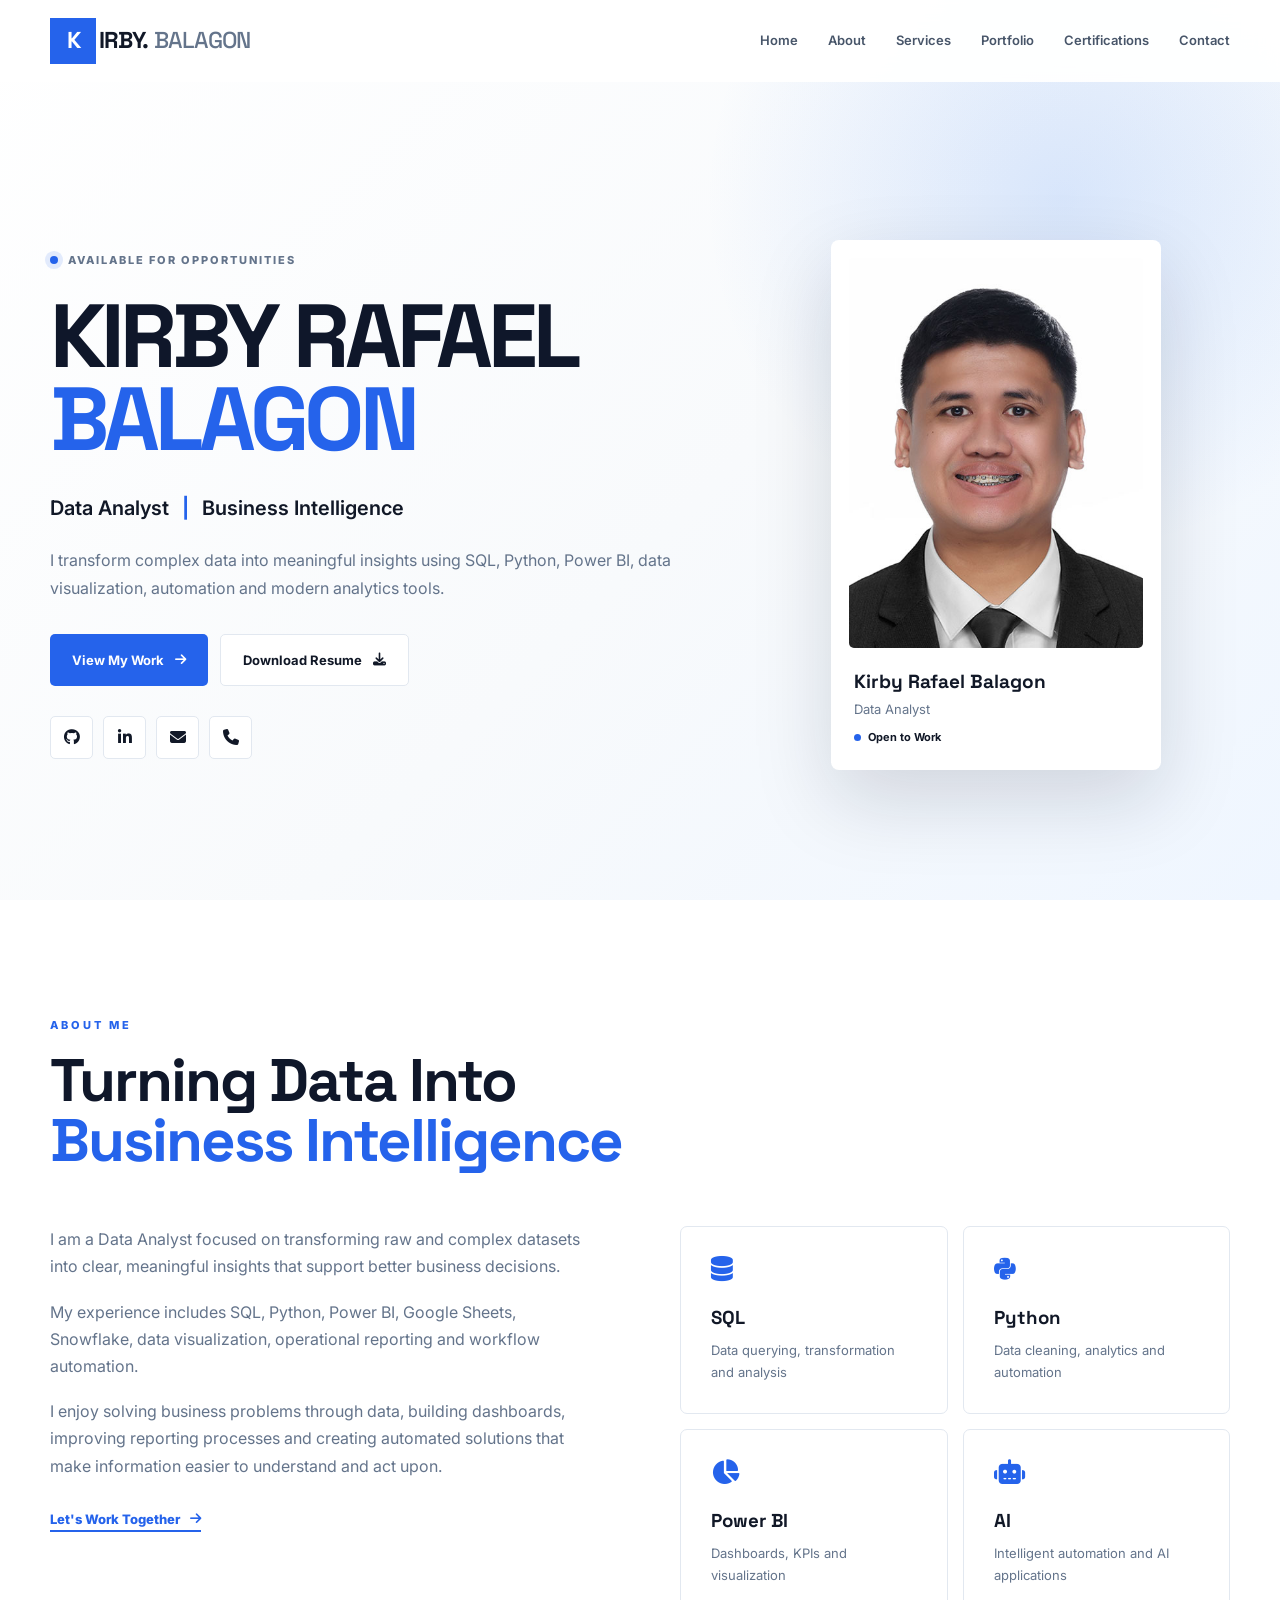
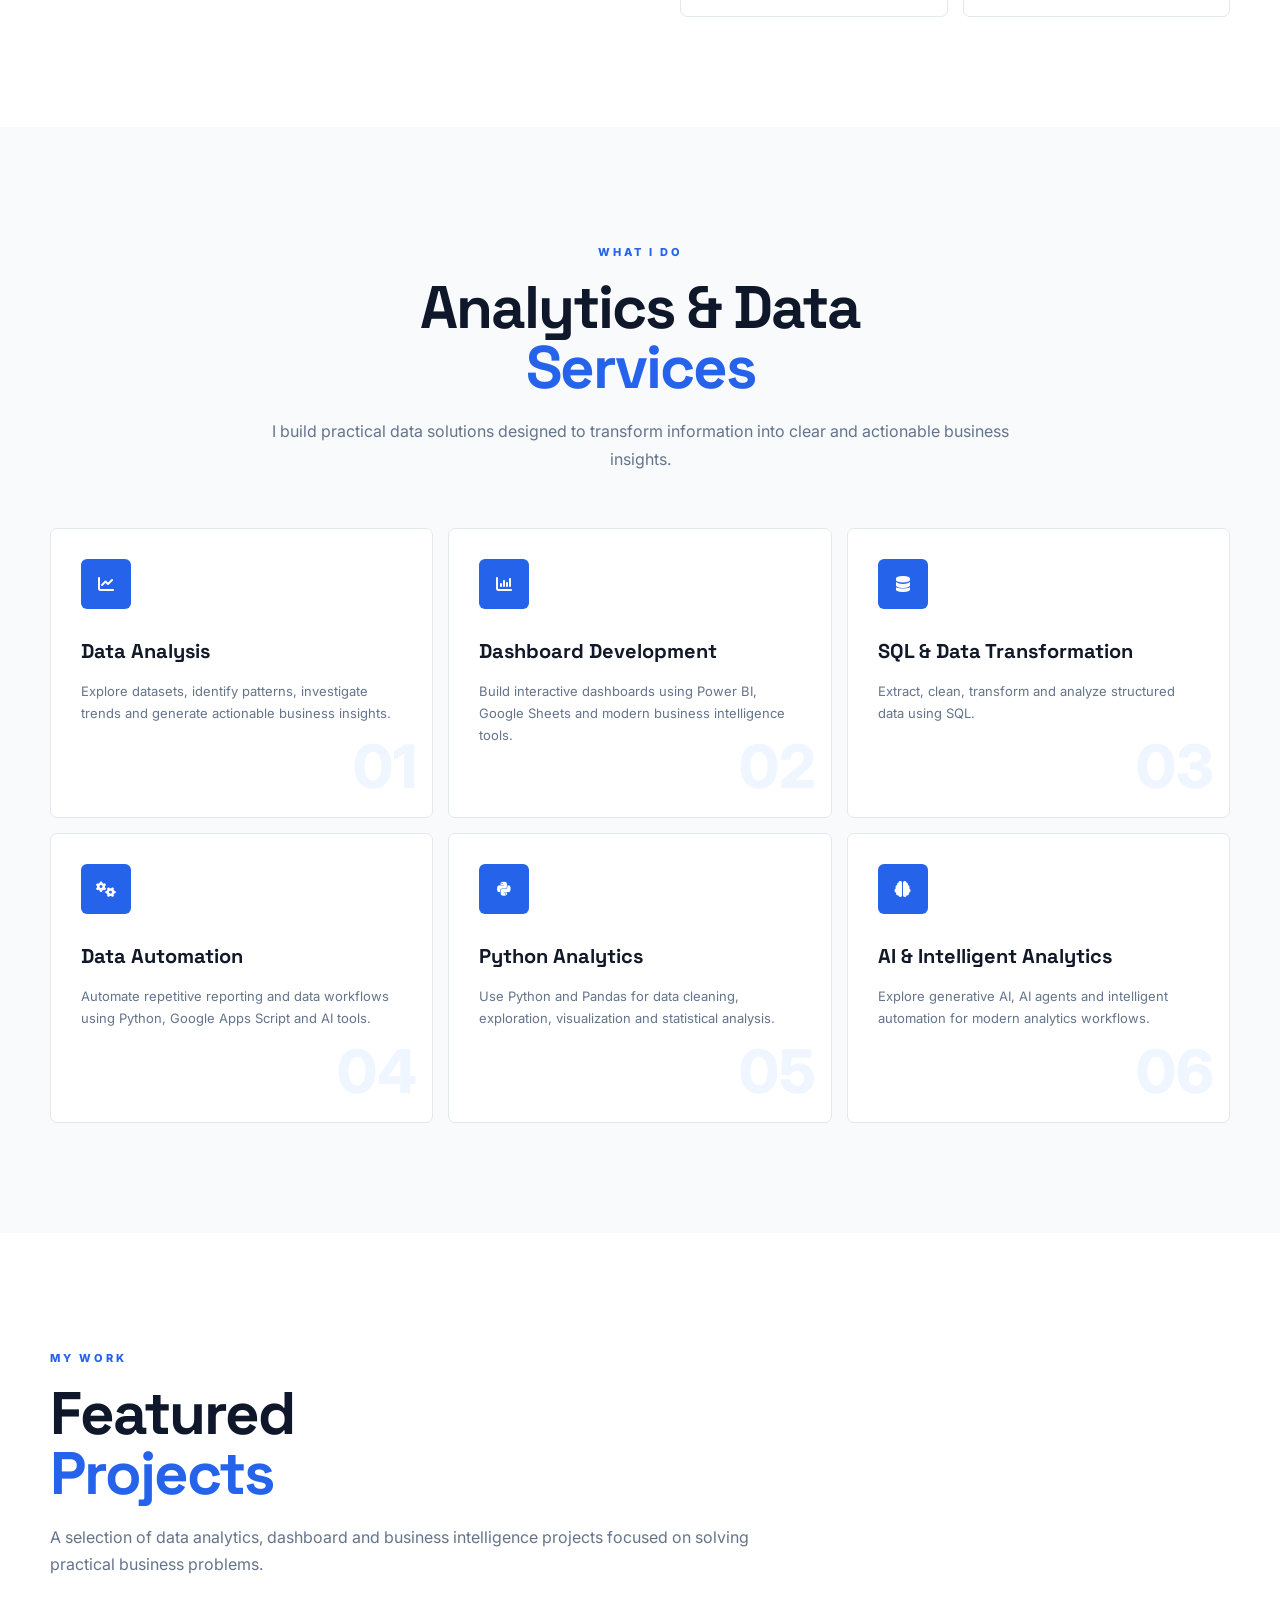
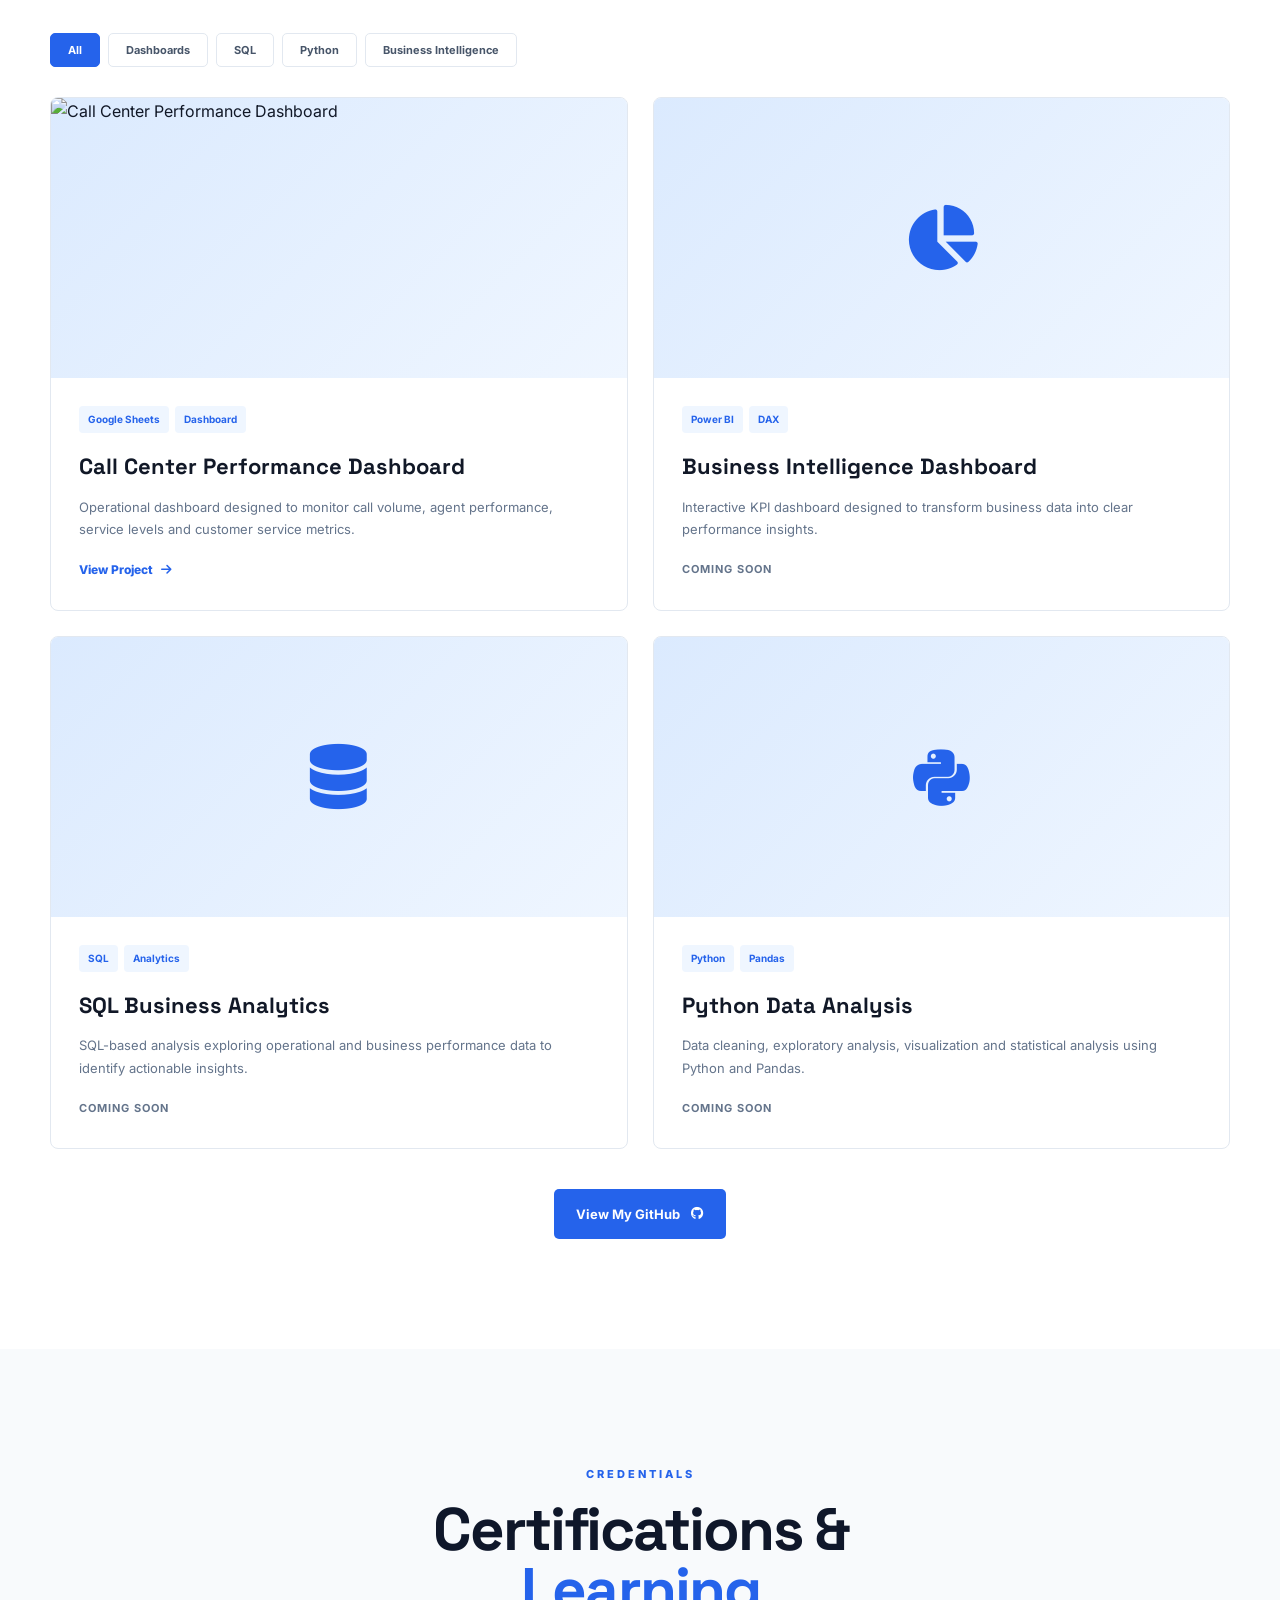
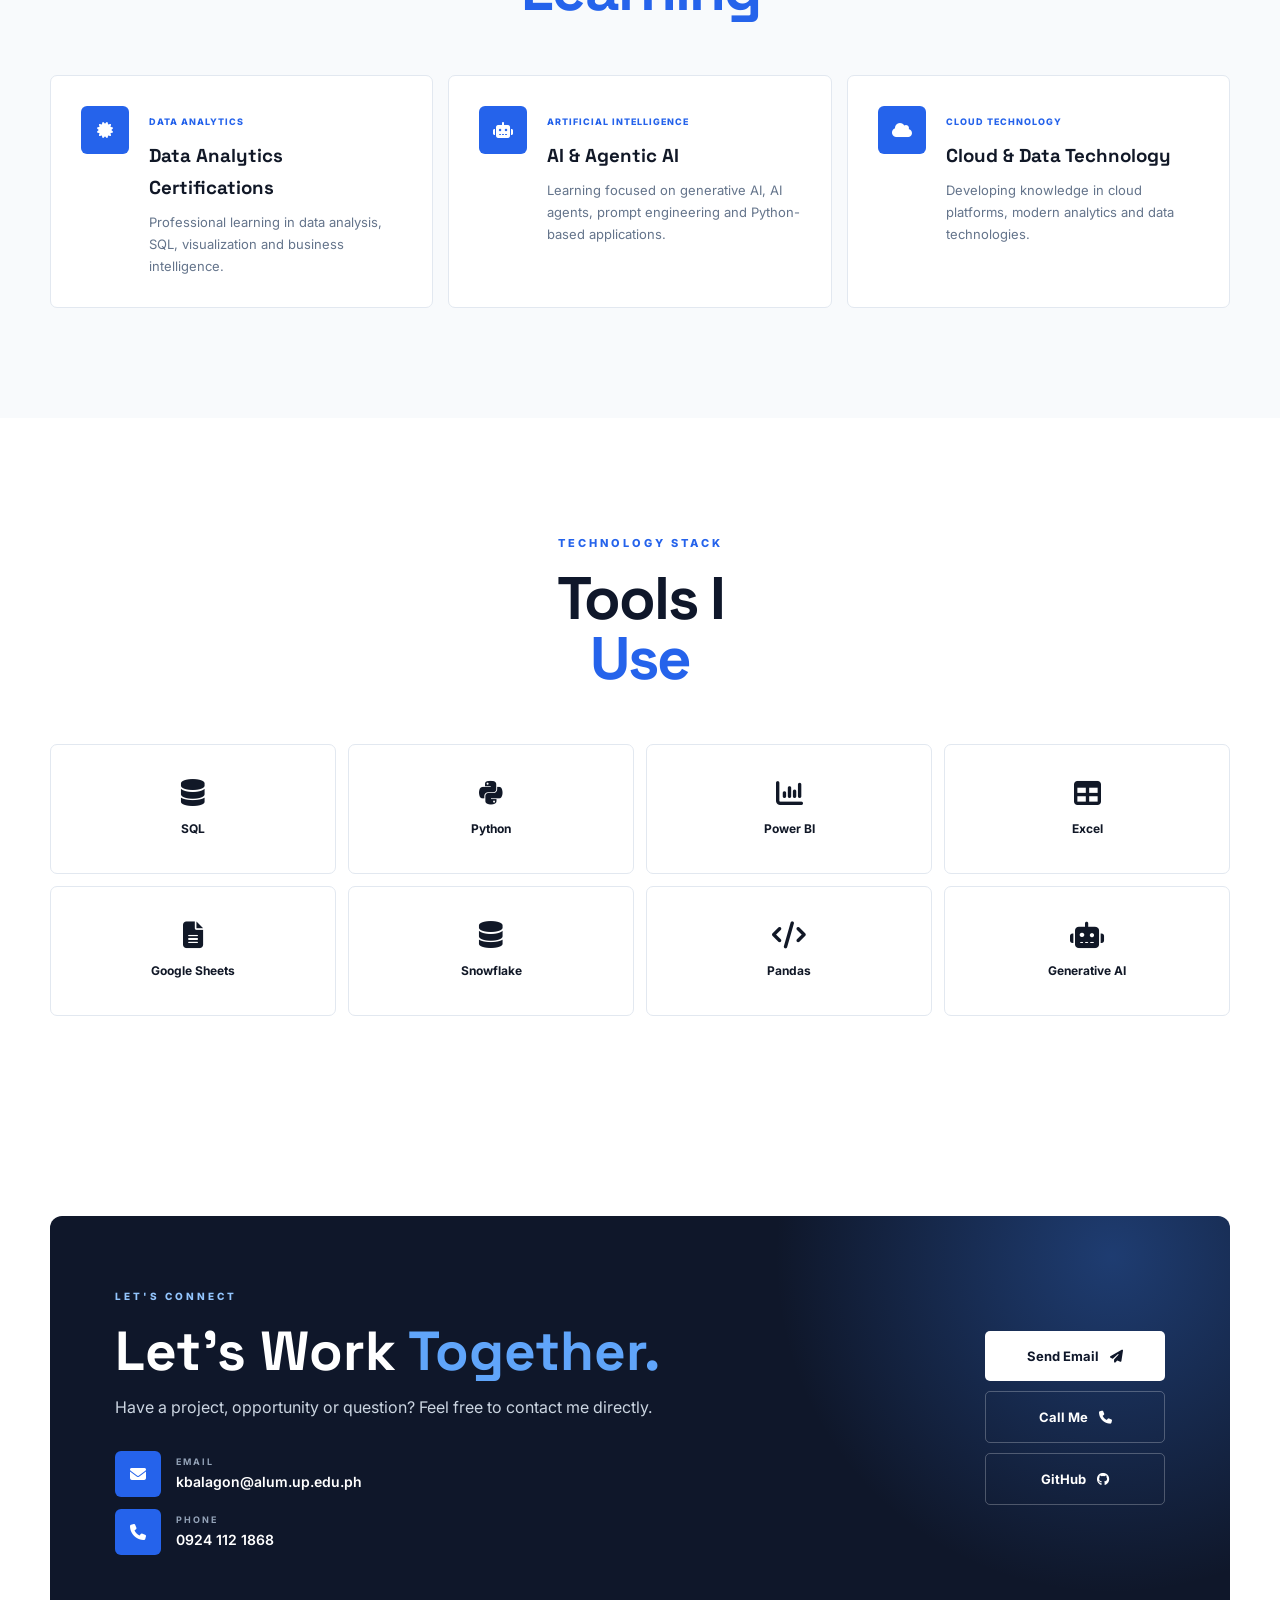
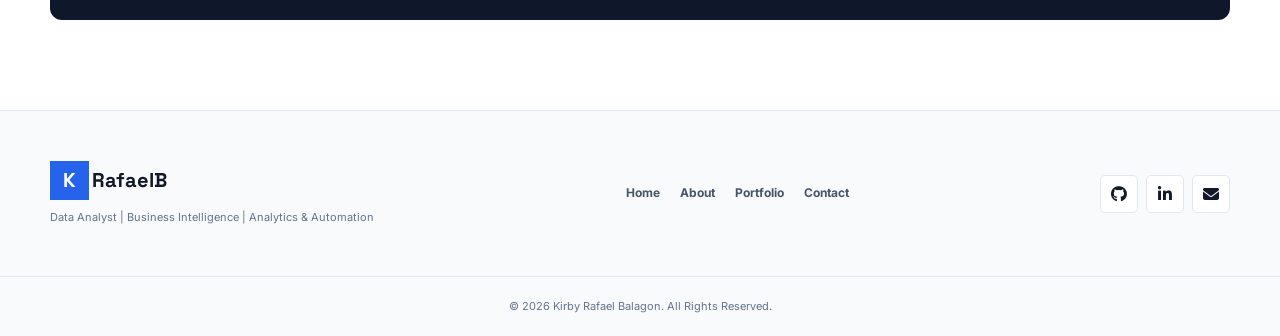
==== commit d8a07f68: "Update index.html" ====
--- a/index.html
+++ b/index.html
@@ -180,11 +180,12 @@
 
                 <!-- CHANGE THIS WHEN YOU HAVE YOUR LINKEDIN URL -->
 
-                <a href="https://www.linkedin.com/"
+                <a href="https://www.linkedin.com/in/rafaelbalagon/"
                    target="_blank"
+                   rel="noopener noreferrer"
                    aria-label="LinkedIn">
 
-                    <i class="fa-brands fa-linkedin-in"></i>
+                        <i class="fa-brands fa-linkedin-in"></i>
 
                 </a>
 
@@ -1352,8 +1353,8 @@
             <a href="#home"
                class="footer-logo">
 
-                <span>K</span>IRBY.
-                <strong>BALAGON</strong>
+                <span>K</span>RafaelB
+               
 
             </a>
 
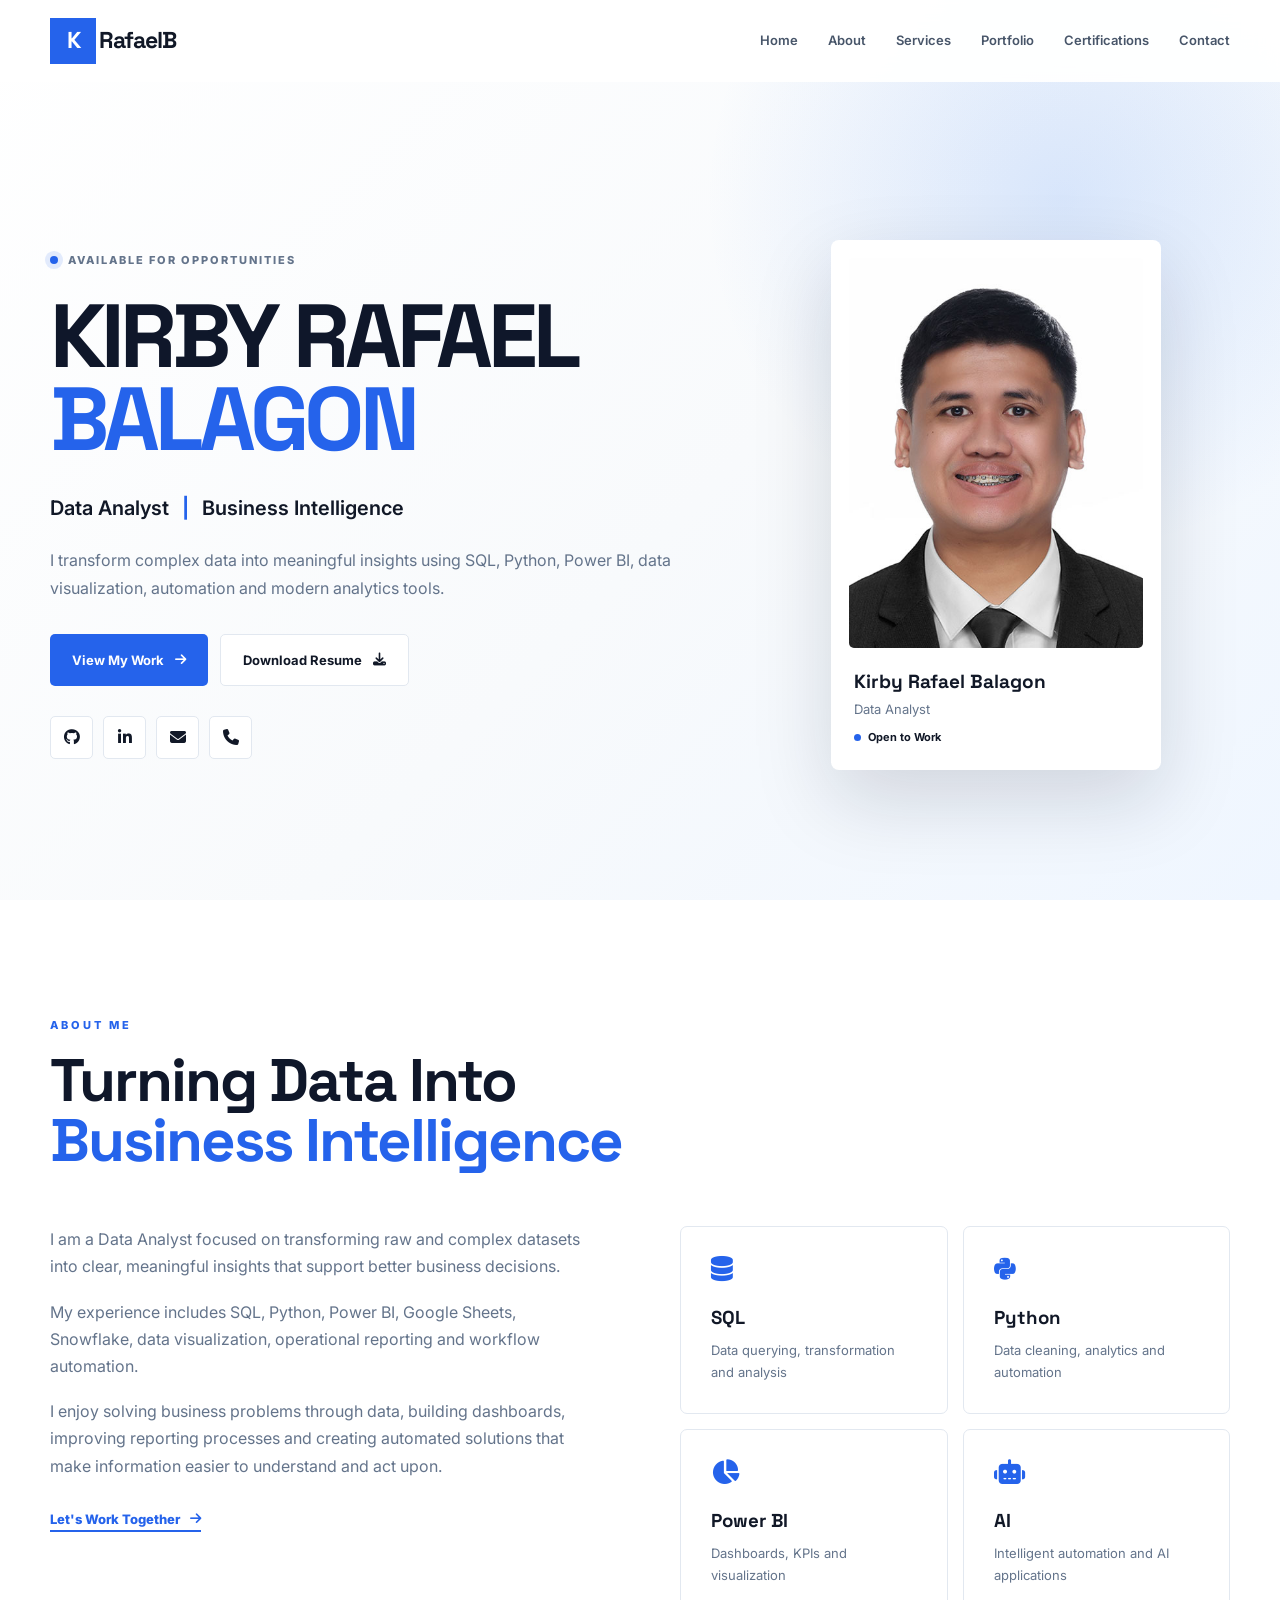
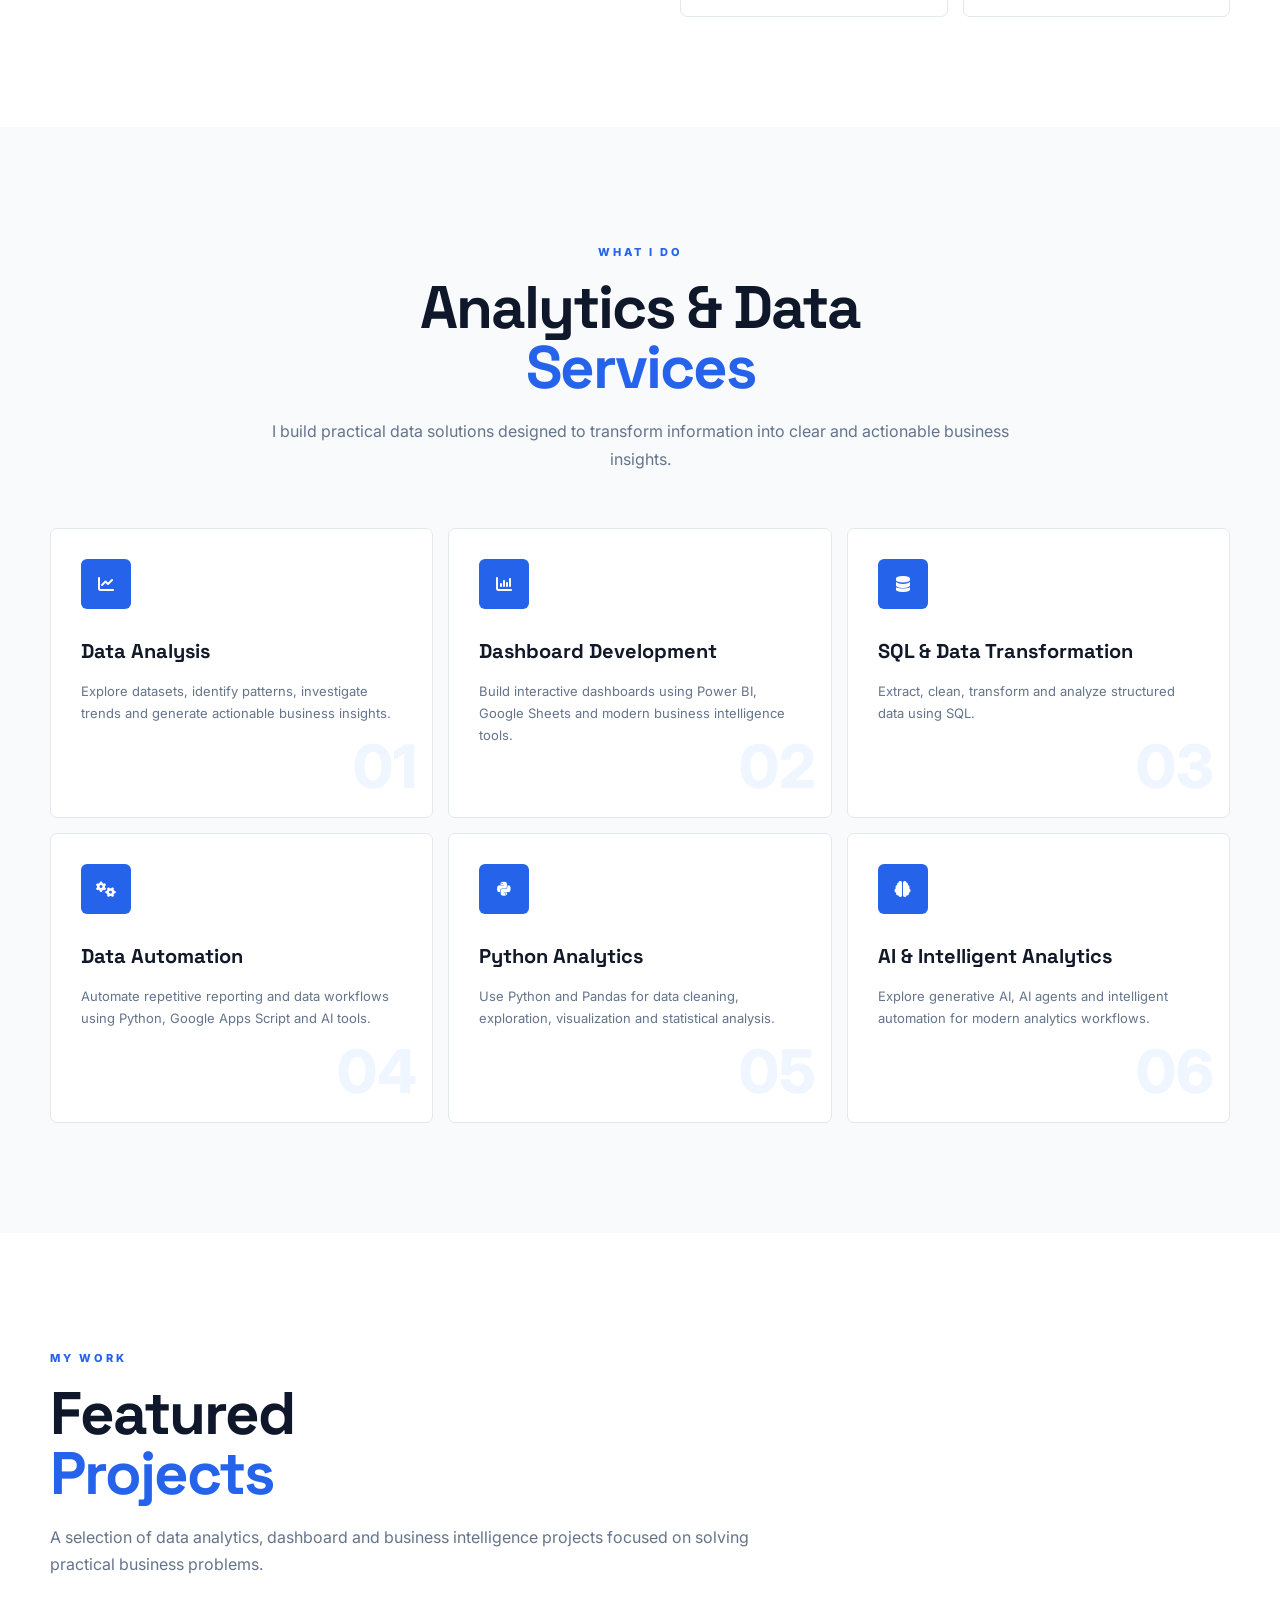
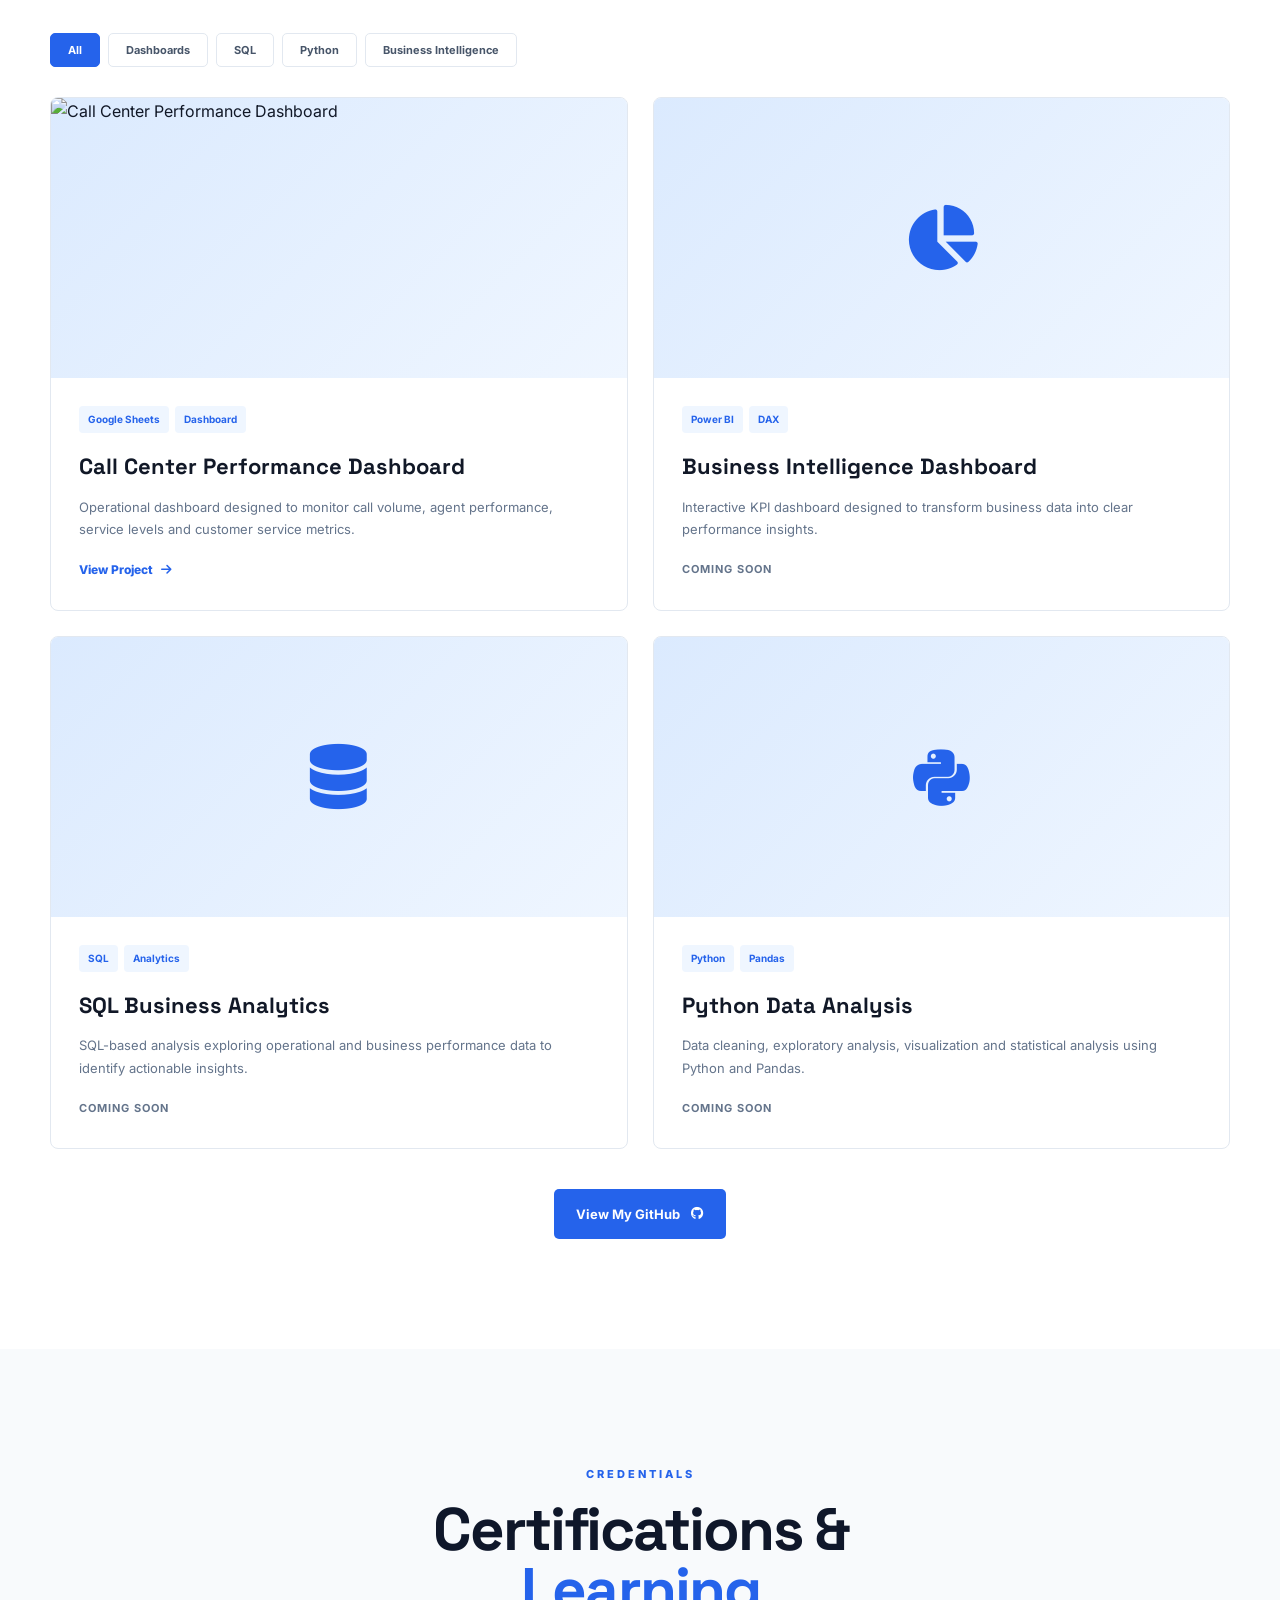
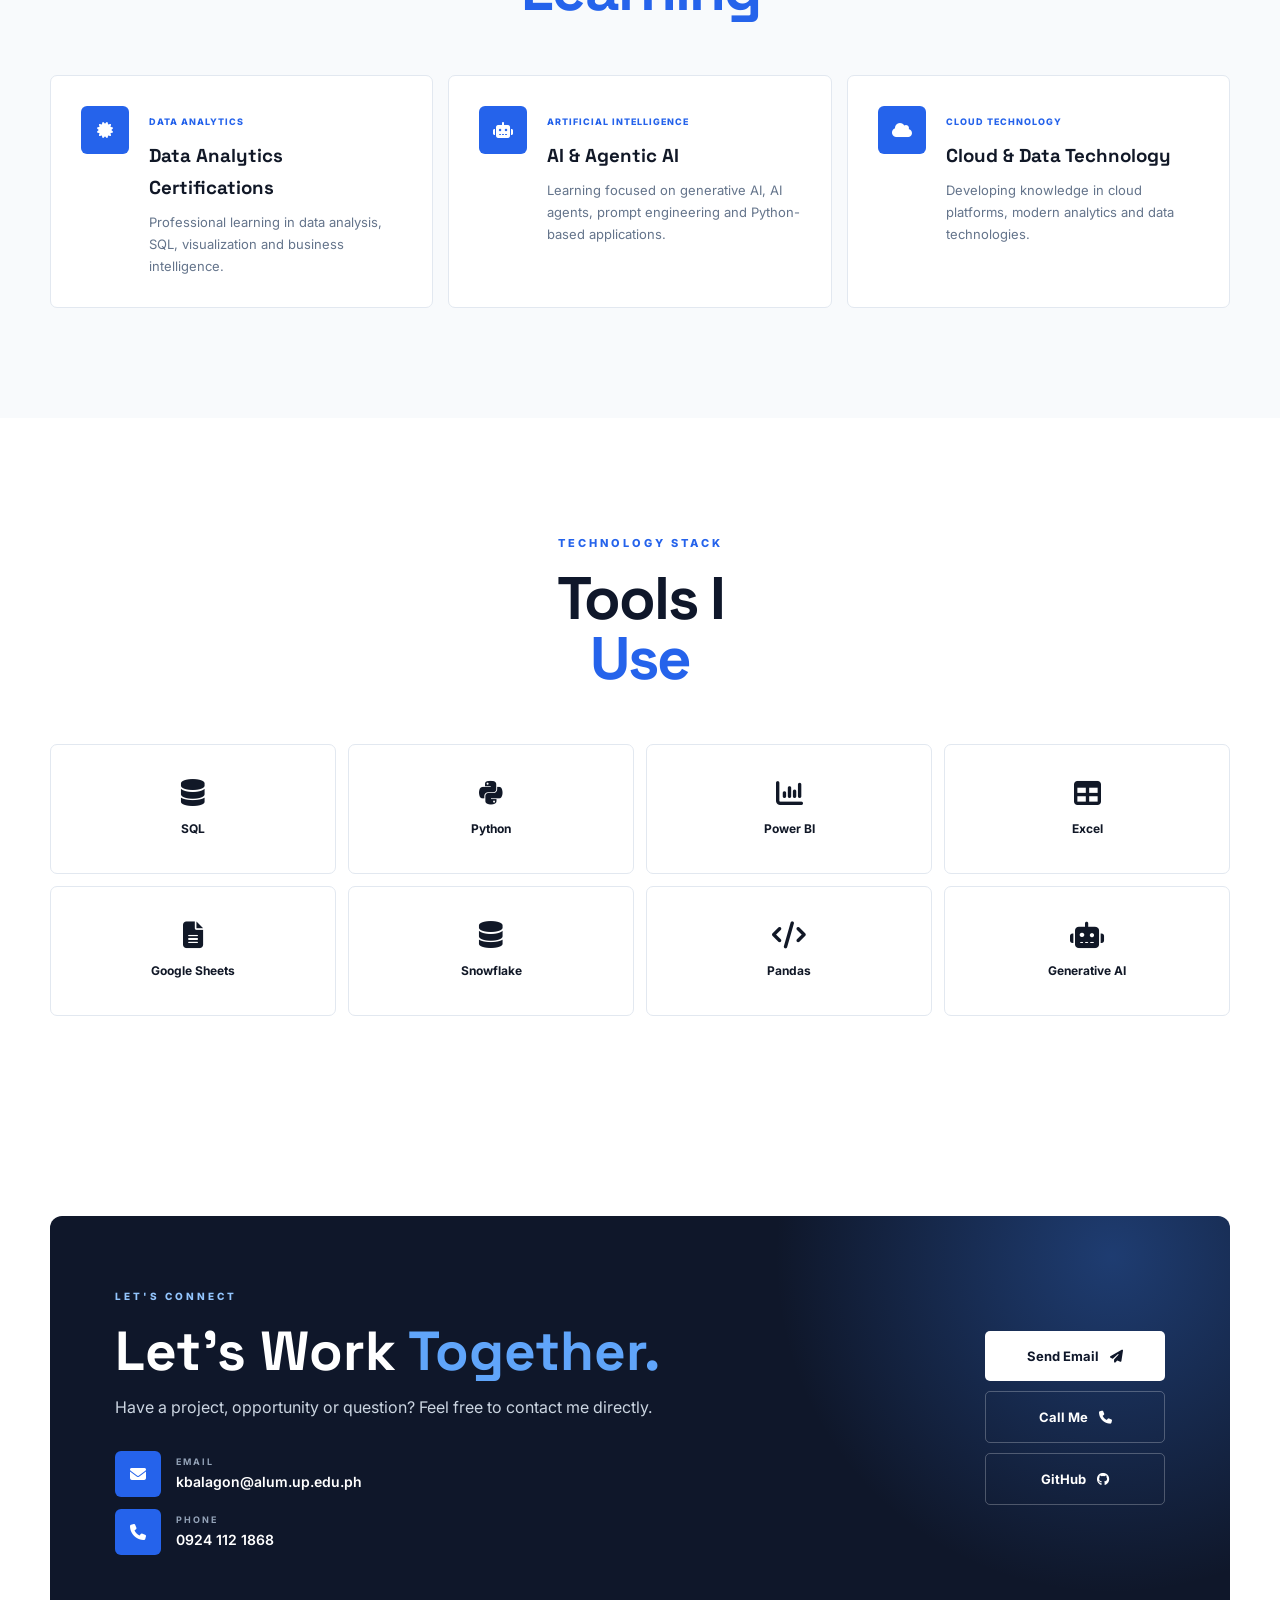
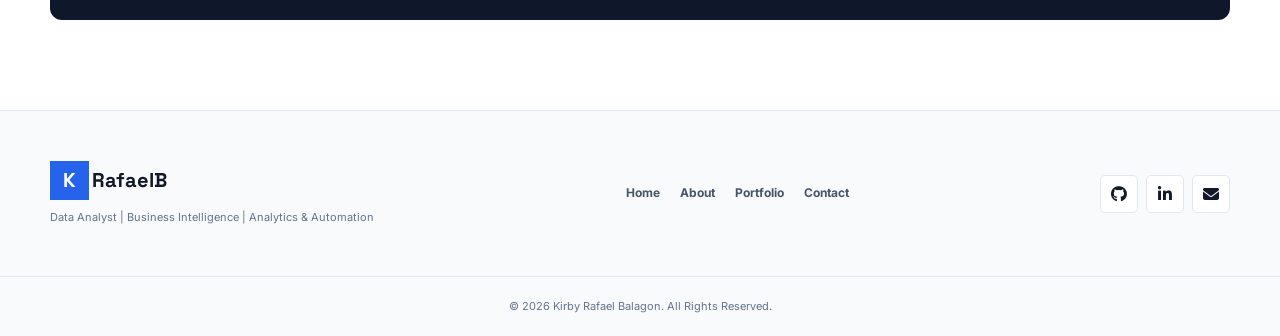
==== commit 5522ca32: "Update index.html" ====
--- a/index.html
+++ b/index.html
@@ -49,8 +49,8 @@
     <div class="container nav-container">
 
         <a href="#home" class="logo">
-            <span>K</span>IRBY.
-            <strong>BALAGON</strong>
+            <span>K</span>RafaelB
+    
         </a>
 
         <nav class="nav-menu" id="navMenu">
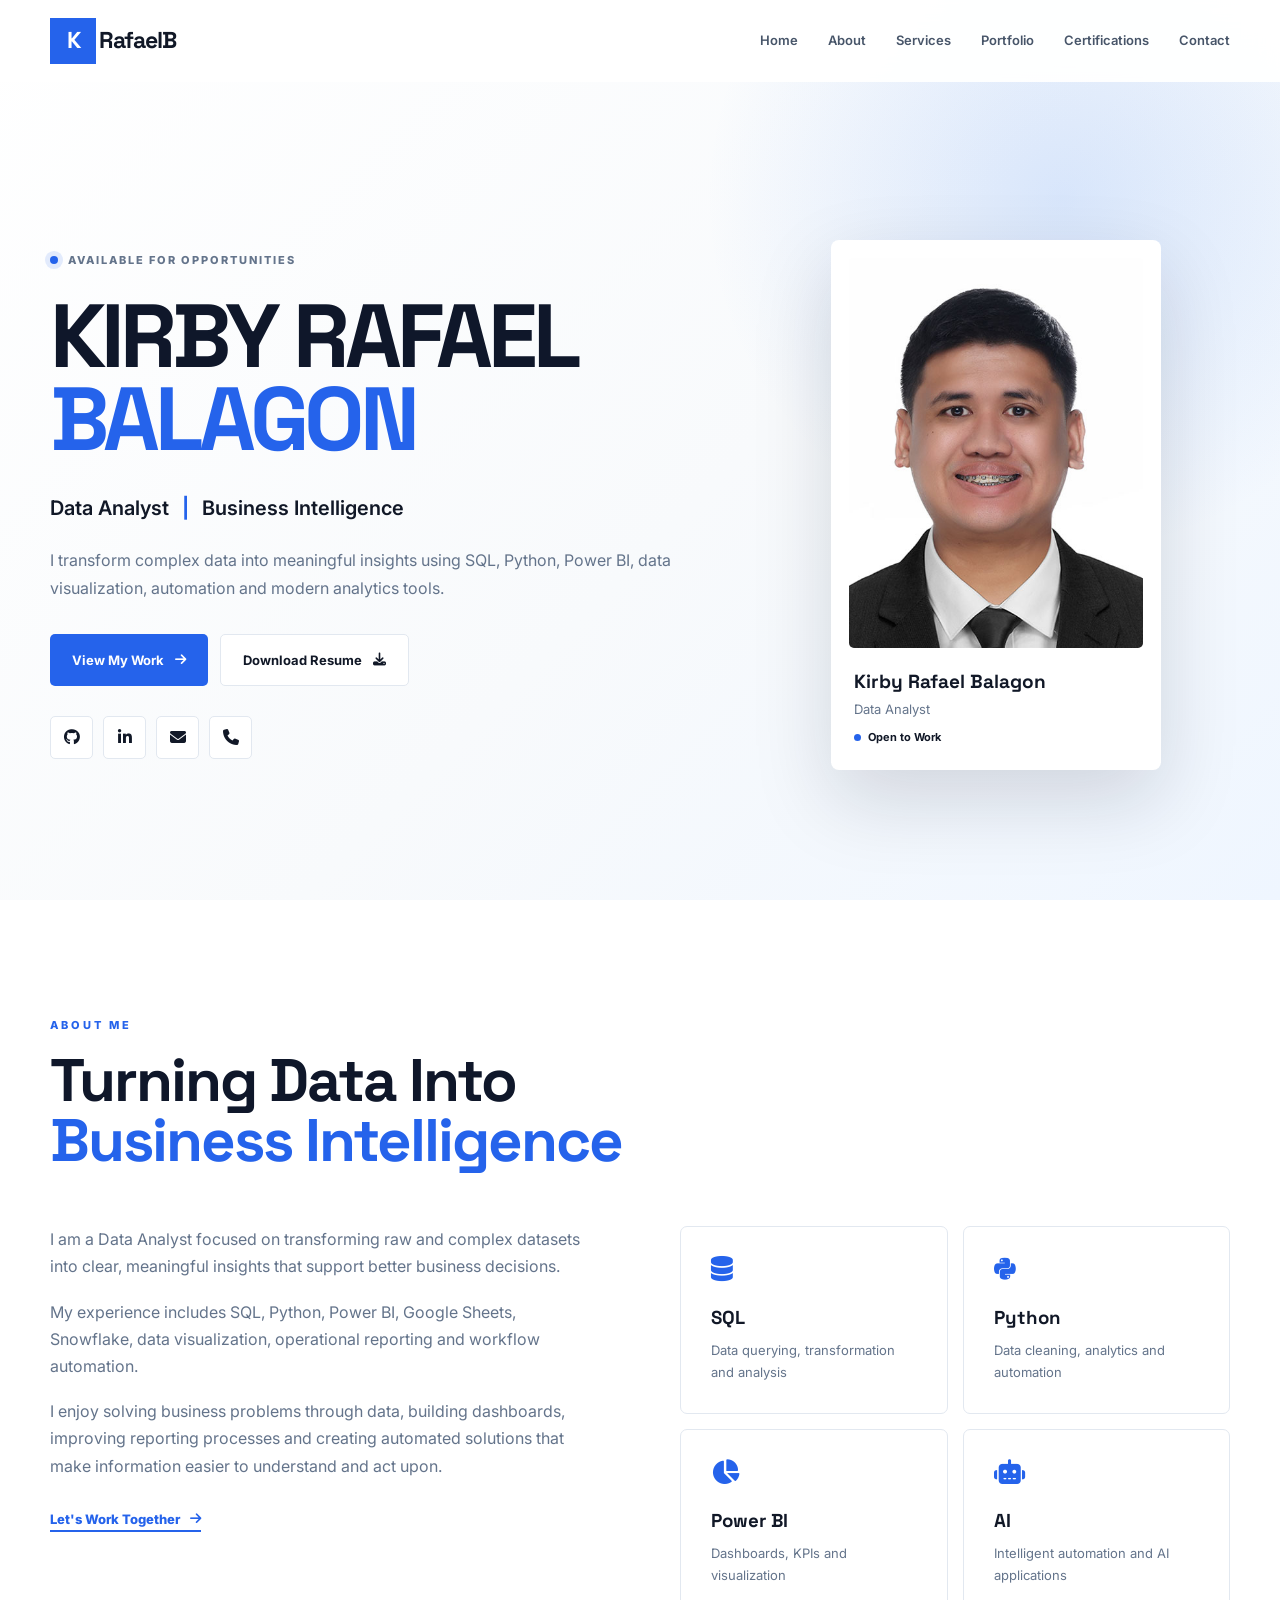
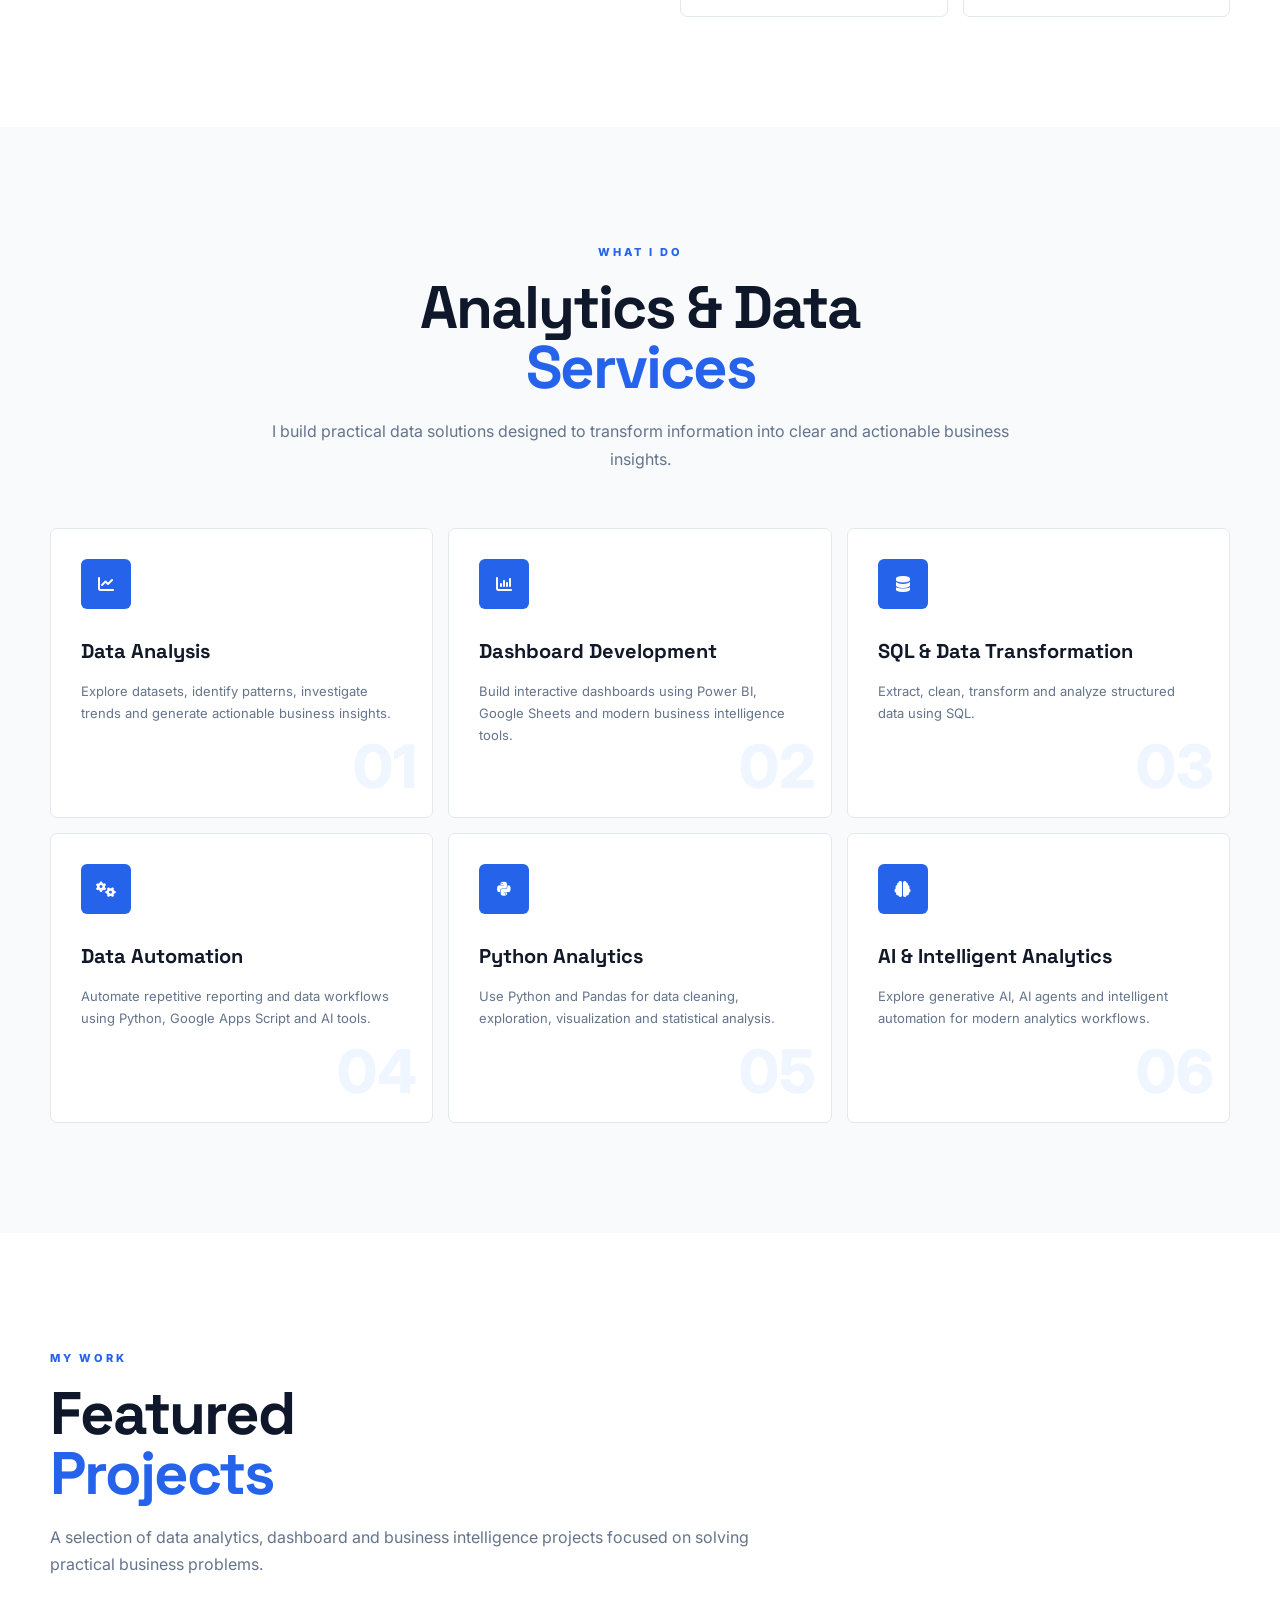
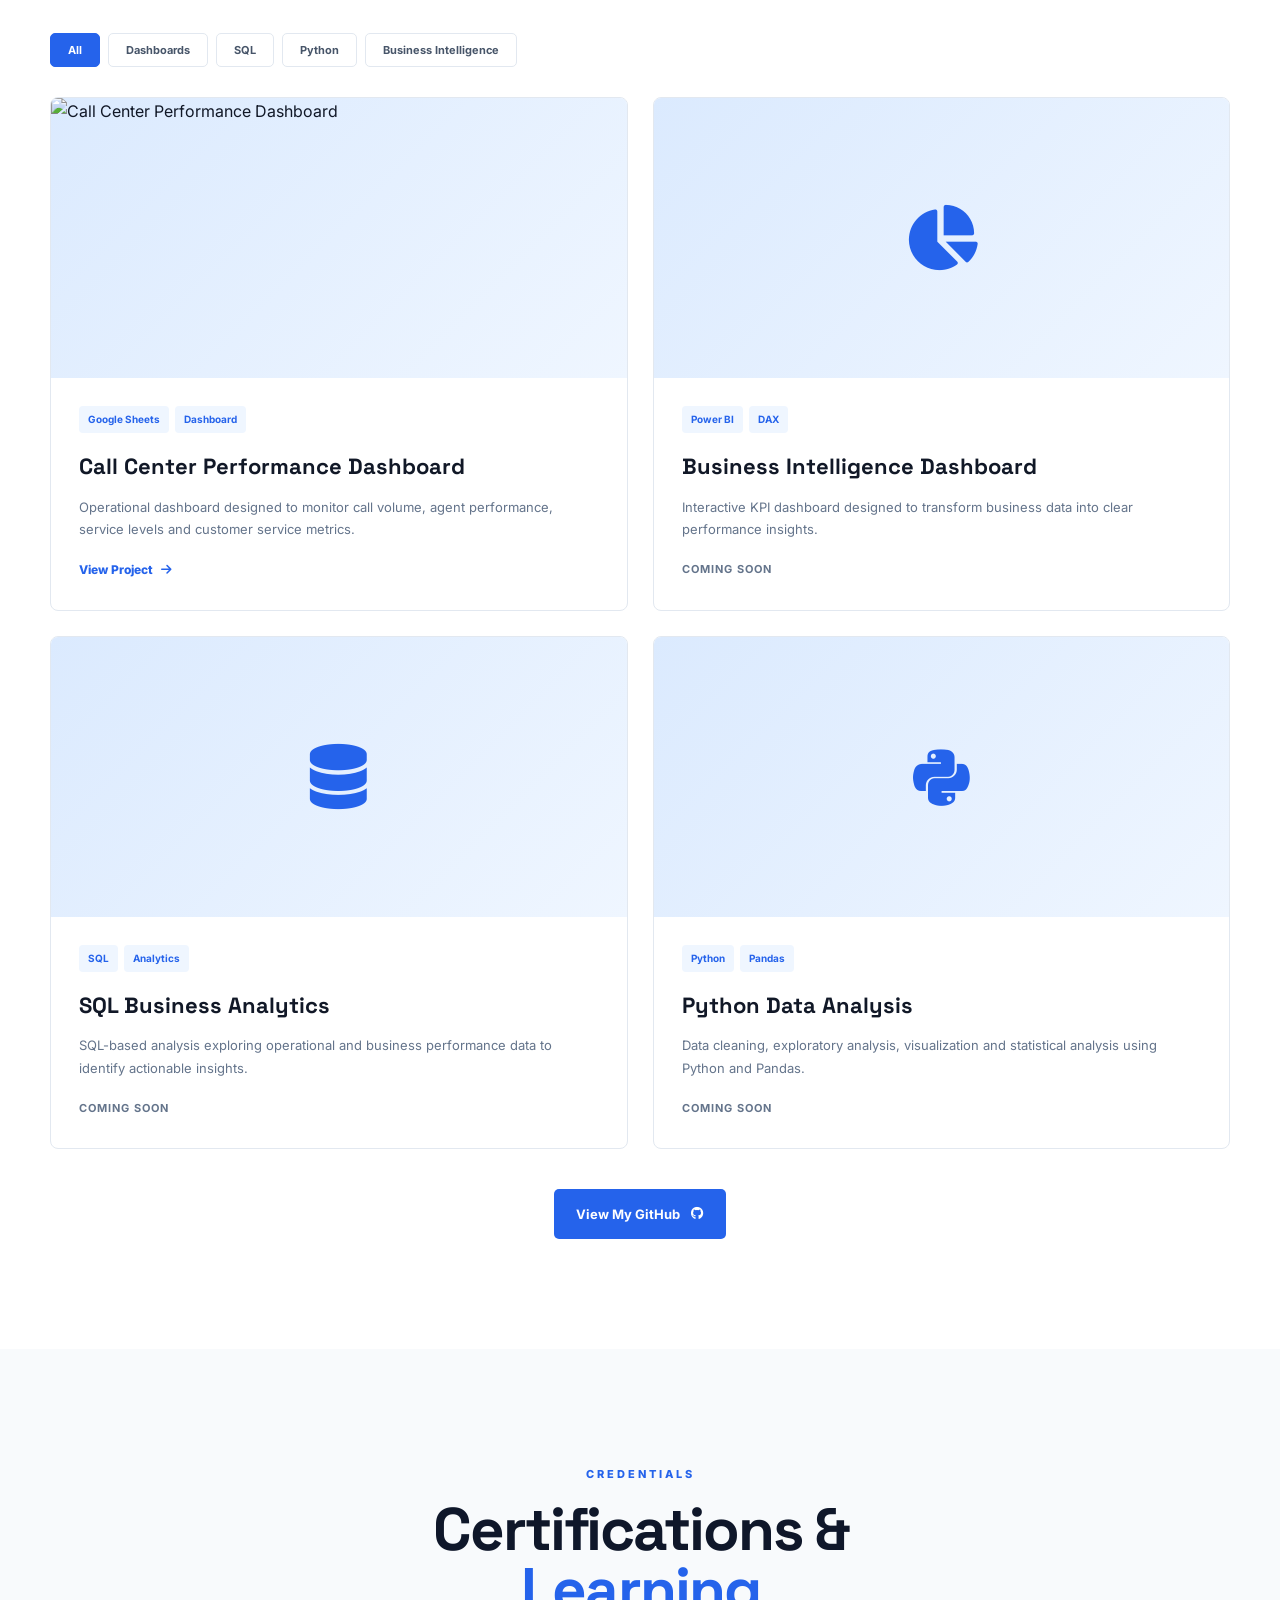
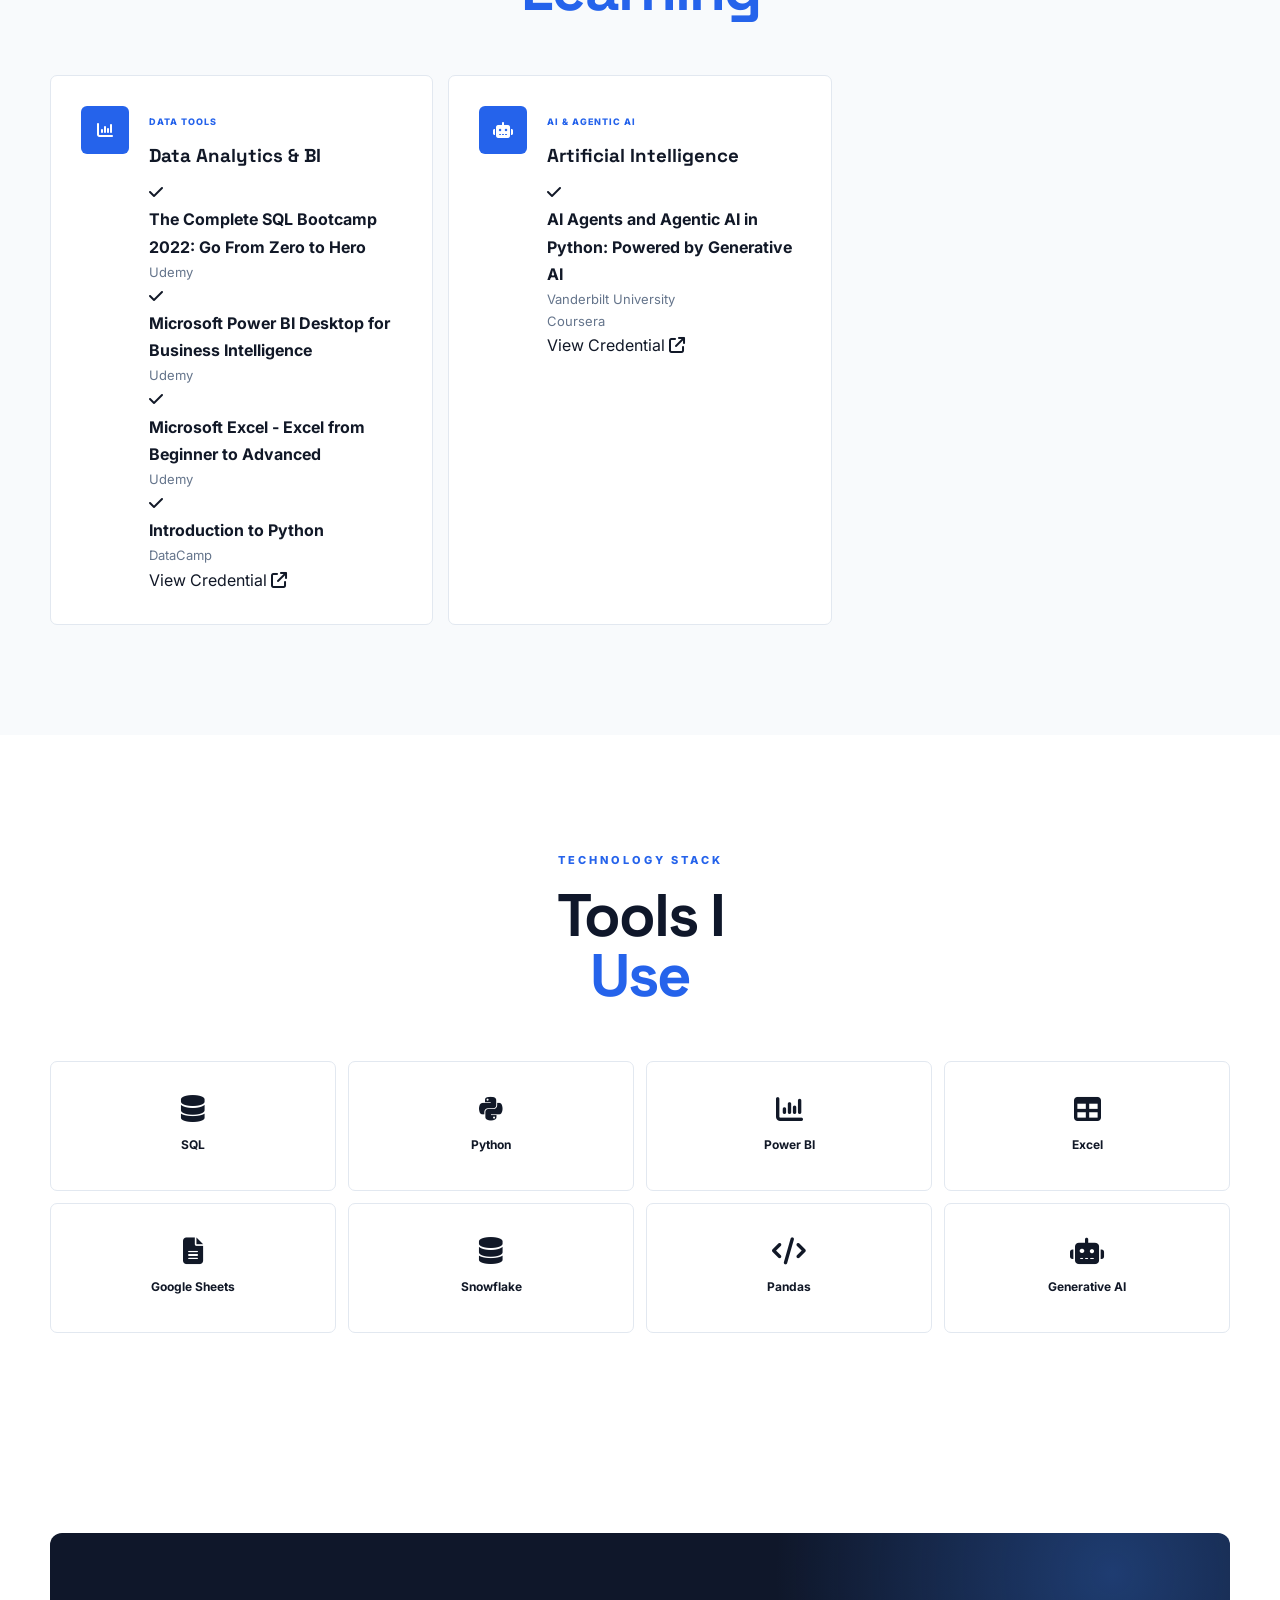
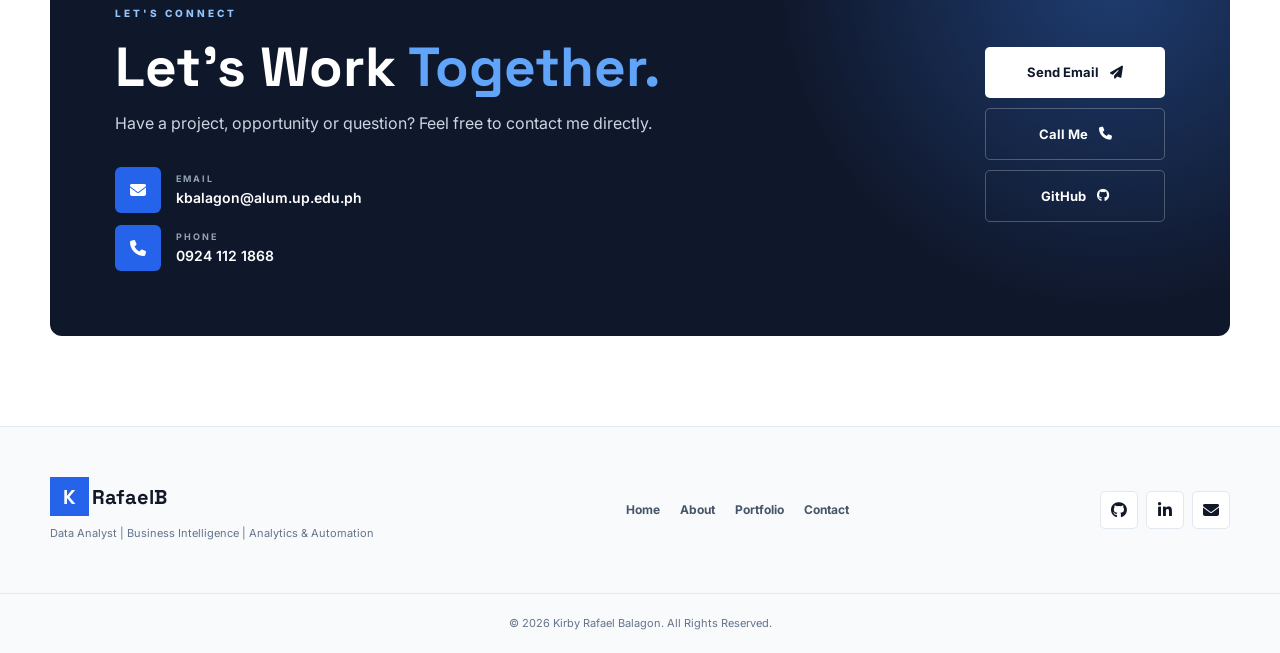
==== commit 4c12d9f1: "Update index.html" ====
--- a/index.html
+++ b/index.html
@@ -16,7 +16,9 @@
 
     <title>Kirby Rafael Balagon | Data Analyst</title>
 
+
     <!-- GOOGLE FONTS -->
+
     <link rel="preconnect"
           href="https://fonts.googleapis.com">
 
@@ -27,47 +29,72 @@
     <link href="https://fonts.googleapis.com/css2?family=Inter:wght@400;500;600;700;800&family=Space+Grotesk:wght@400;500;600;700&display=swap"
           rel="stylesheet">
 
+
     <!-- FONT AWESOME -->
+
     <link rel="stylesheet"
           href="https://cdnjs.cloudflare.com/ajax/libs/font-awesome/6.5.2/css/all.min.css">
 
+
     <!-- CSS -->
+
     <link rel="stylesheet"
           href="style.css">
 
 </head>
 
+
 <body>
+
 
 
 <!-- ========================================
      NAVIGATION
 ======================================== -->
 
-<header class="navbar" id="navbar">
+<header class="navbar"
+        id="navbar">
 
     <div class="container nav-container">
 
-        <a href="#home" class="logo">
+
+        <a href="#home"
+           class="logo">
+
             <span>K</span>RafaelB
-    
+
         </a>
 
-        <nav class="nav-menu" id="navMenu">
-
-            <a href="#home">Home</a>
-
-            <a href="#about">About</a>
-
-            <a href="#services">Services</a>
-
-            <a href="#portfolio">Portfolio</a>
-
-            <a href="#certifications">Certifications</a>
-
-            <a href="#contact">Contact</a>
+
+        <nav class="nav-menu"
+             id="navMenu">
+
+            <a href="#home">
+                Home
+            </a>
+
+            <a href="#about">
+                About
+            </a>
+
+            <a href="#services">
+                Services
+            </a>
+
+            <a href="#portfolio">
+                Portfolio
+            </a>
+
+            <a href="#certifications">
+                Certifications
+            </a>
+
+            <a href="#contact">
+                Contact
+            </a>
 
         </nav>
+
 
         <button class="menu-toggle"
                 id="menuToggle"
@@ -87,7 +114,8 @@
      HERO
 ======================================== -->
 
-<section class="hero" id="home">
+<section class="hero"
+         id="home">
 
     <div class="container hero-grid">
 
@@ -95,6 +123,7 @@
         <!-- LEFT SIDE -->
 
         <div class="hero-content">
+
 
             <div class="availability">
 
@@ -160,6 +189,7 @@
 
                 </a>
 
+
             </div>
 
 
@@ -171,21 +201,20 @@
 
                 <a href="https://github.com/krafaelb"
                    target="_blank"
+                   rel="noopener noreferrer"
                    aria-label="GitHub">
 
                     <i class="fa-brands fa-github"></i>
 
                 </a>
 
-
-                <!-- CHANGE THIS WHEN YOU HAVE YOUR LINKEDIN URL -->
 
                 <a href="https://www.linkedin.com/in/rafaelbalagon/"
                    target="_blank"
                    rel="noopener noreferrer"
                    aria-label="LinkedIn">
 
-                        <i class="fa-brands fa-linkedin-in"></i>
+                    <i class="fa-brands fa-linkedin-in"></i>
 
                 </a>
 
@@ -208,15 +237,18 @@
 
             </div>
 
+
         </div>
 
 
 
-        <!-- RIGHT SIDE - SIMPLE PROFILE PICTURE -->
+        <!-- RIGHT SIDE - PROFILE -->
 
         <div class="hero-image">
 
+
             <div class="profile-card">
+
 
                 <div class="profile-photo">
 
@@ -227,15 +259,18 @@
 
 
                 <div class="profile-info">
+
 
                     <h3>
                         Kirby Rafael Balagon
                     </h3>
 
+
                     <p>
                         Data Analyst
                     </p>
 
+
                     <div class="open-status">
 
                         <span></span>
@@ -244,9 +279,12 @@
 
                     </div>
 
-                </div>
-
-            </div>
+
+                </div>
+
+
+            </div>
+
 
         </div>
 
@@ -261,16 +299,20 @@
      ABOUT
 ======================================== -->
 
-<section class="section" id="about">
+<section class="section"
+         id="about">
 
     <div class="container">
 
+
         <div class="section-title">
+
 
             <span>
                 ABOUT ME
             </span>
 
+
             <h2>
 
                 Turning Data Into
@@ -281,13 +323,16 @@
 
             </h2>
 
+
         </div>
 
 
+
         <div class="about-grid">
 
 
             <div class="about-text">
+
 
                 <p>
 
@@ -330,6 +375,7 @@
 
                 </a>
 
+
             </div>
 
 
@@ -341,7 +387,9 @@
 
                     <i class="fa-solid fa-database"></i>
 
-                    <h3>SQL</h3>
+                    <h3>
+                        SQL
+                    </h3>
 
                     <p>
                         Data querying, transformation
@@ -351,11 +399,14 @@
                 </div>
 
 
+
                 <div class="stat">
 
                     <i class="fa-brands fa-python"></i>
 
-                    <h3>Python</h3>
+                    <h3>
+                        Python
+                    </h3>
 
                     <p>
                         Data cleaning, analytics
@@ -365,11 +416,14 @@
                 </div>
 
 
+
                 <div class="stat">
 
                     <i class="fa-solid fa-chart-pie"></i>
 
-                    <h3>Power BI</h3>
+                    <h3>
+                        Power BI
+                    </h3>
 
                     <p>
                         Dashboards, KPIs
@@ -379,11 +433,14 @@
                 </div>
 
 
+
                 <div class="stat">
 
                     <i class="fa-solid fa-robot"></i>
 
-                    <h3>AI</h3>
+                    <h3>
+                        AI
+                    </h3>
 
                     <p>
                         Intelligent automation
@@ -395,7 +452,9 @@
 
             </div>
 
+
         </div>
+
 
     </div>
 
@@ -407,16 +466,19 @@
      SERVICES
 ======================================== -->
 
-<section class="section gray" id="services">
+<section class="section gray"
+         id="services">
 
     <div class="container">
 
 
         <div class="section-title center">
+
 
             <span>
                 WHAT I DO
             </span>
+
 
             <h2>
 
@@ -438,6 +500,7 @@
 
             </p>
 
+
         </div>
 
 
@@ -445,16 +508,24 @@
         <div class="services-grid">
 
 
+
+            <!-- SERVICE 1 -->
+
             <div class="service">
 
+
                 <div class="service-icon">
+
                     <i class="fa-solid fa-chart-line"></i>
-                </div>
+
+                </div>
+
 
                 <h3>
                     Data Analysis
                 </h3>
 
+
                 <p>
 
                     Explore datasets, identify patterns,
@@ -463,22 +534,33 @@
 
                 </p>
 
-                <small>01</small>
-
-            </div>
-
-
+
+                <small>
+                    01
+                </small>
+
+
+            </div>
+
+
+
+            <!-- SERVICE 2 -->
 
             <div class="service">
 
+
                 <div class="service-icon">
+
                     <i class="fa-solid fa-chart-column"></i>
-                </div>
+
+                </div>
+
 
                 <h3>
                     Dashboard Development
                 </h3>
 
+
                 <p>
 
                     Build interactive dashboards using
@@ -487,22 +569,33 @@
 
                 </p>
 
-                <small>02</small>
-
-            </div>
-
-
+
+                <small>
+                    02
+                </small>
+
+
+            </div>
+
+
+
+            <!-- SERVICE 3 -->
 
             <div class="service">
 
+
                 <div class="service-icon">
+
                     <i class="fa-solid fa-database"></i>
-                </div>
+
+                </div>
+
 
                 <h3>
                     SQL & Data Transformation
                 </h3>
 
+
                 <p>
 
                     Extract, clean, transform and
@@ -510,22 +603,33 @@
 
                 </p>
 
-                <small>03</small>
-
-            </div>
-
-
+
+                <small>
+                    03
+                </small>
+
+
+            </div>
+
+
+
+            <!-- SERVICE 4 -->
 
             <div class="service">
 
+
                 <div class="service-icon">
+
                     <i class="fa-solid fa-gears"></i>
-                </div>
+
+                </div>
+
 
                 <h3>
                     Data Automation
                 </h3>
 
+
                 <p>
 
                     Automate repetitive reporting
@@ -534,21 +638,32 @@
 
                 </p>
 
-                <small>04</small>
-
-            </div>
-
-
+
+                <small>
+                    04
+                </small>
+
+
+            </div>
+
+
+
+            <!-- SERVICE 5 -->
 
             <div class="service">
 
+
                 <div class="service-icon">
+
                     <i class="fa-brands fa-python"></i>
-                </div>
+
+                </div>
+
 
                 <h3>
                     Python Analytics
                 </h3>
+
 
                 <p>
 
@@ -559,21 +674,32 @@
 
                 </p>
 
-                <small>05</small>
-
-            </div>
-
-
+
+                <small>
+                    05
+                </small>
+
+
+            </div>
+
+
+
+            <!-- SERVICE 6 -->
 
             <div class="service">
 
+
                 <div class="service-icon">
+
                     <i class="fa-solid fa-brain"></i>
-                </div>
+
+                </div>
+
 
                 <h3>
                     AI & Intelligent Analytics
                 </h3>
+
 
                 <p>
 
@@ -584,12 +710,17 @@
 
                 </p>
 
-                <small>06</small>
+
+                <small>
+                    06
+                </small>
+
 
             </div>
 
 
         </div>
+
 
     </div>
 
@@ -601,17 +732,20 @@
      PORTFOLIO
 ======================================== -->
 
-<section class="section" id="portfolio">
+<section class="section"
+         id="portfolio">
 
     <div class="container">
 
 
         <div class="section-title">
+
 
             <span>
                 MY WORK
             </span>
 
+
             <h2>
 
                 Featured
@@ -621,6 +755,7 @@
                 </strong>
 
             </h2>
+
 
             <p>
 
@@ -631,6 +766,7 @@
 
             </p>
 
+
         </div>
 
 
@@ -638,37 +774,56 @@
         <!-- FILTER BUTTONS -->
 
         <div class="filters">
+
 
             <button class="filter active"
                     data-filter="all">
+
                 All
+
             </button>
+
 
             <button class="filter"
                     data-filter="dashboard">
+
                 Dashboards
+
             </button>
+
 
             <button class="filter"
                     data-filter="sql">
+
                 SQL
+
             </button>
+
 
             <button class="filter"
                     data-filter="python">
+
                 Python
+
             </button>
+
 
             <button class="filter"
                     data-filter="bi">
+
                 Business Intelligence
+
             </button>
 
+
         </div>
 
 
 
+        <!-- PROJECTS -->
+
         <div class="projects">
+
 
 
             <!-- PROJECT 1 -->
@@ -686,6 +841,7 @@
 
                     <div class="project-overlay">
 
+
                         <a href="Google-Sheets-Call-Center-Dashboard/"
                            class="project-button">
 
@@ -693,7 +849,9 @@
 
                         </a>
 
+
                     </div>
+
 
                 </div>
 
@@ -739,7 +897,9 @@
 
                     </a>
 
-                </div>
+
+                </div>
+
 
             </article>
 
@@ -753,13 +913,16 @@
 
                 <div class="project-image">
 
+
                     <div class="project-placeholder">
 
                         <i class="fa-solid fa-chart-pie"></i>
 
                     </div>
 
-                </div>
+
+                </div>
+
 
 
                 <div class="project-content">
@@ -796,7 +959,9 @@
                         Coming Soon
                     </span>
 
-                </div>
+
+                </div>
+
 
             </article>
 
@@ -810,13 +975,16 @@
 
                 <div class="project-image">
 
+
                     <div class="project-placeholder">
 
                         <i class="fa-solid fa-database"></i>
 
                     </div>
 
-                </div>
+
+                </div>
+
 
 
                 <div class="project-content">
@@ -854,7 +1022,9 @@
                         Coming Soon
                     </span>
 
-                </div>
+
+                </div>
+
 
             </article>
 
@@ -868,13 +1038,16 @@
 
                 <div class="project-image">
 
+
                     <div class="project-placeholder">
 
                         <i class="fa-brands fa-python"></i>
 
                     </div>
 
-                </div>
+
+                </div>
+
 
 
                 <div class="project-content">
@@ -912,7 +1085,9 @@
                         Coming Soon
                     </span>
 
-                </div>
+
+                </div>
+
 
             </article>
 
@@ -922,9 +1097,11 @@
 
 
         <div class="github-button">
+
 
             <a href="https://github.com/krafaelb"
                target="_blank"
+               rel="noopener noreferrer"
                class="btn primary">
 
                 View My GitHub
@@ -932,6 +1109,7 @@
                 <i class="fa-brands fa-github"></i>
 
             </a>
+
 
         </div>
 
@@ -954,10 +1132,12 @@
 
         <div class="section-title center">
 
+
             <span>
                 CREDENTIALS
             </span>
 
+
             <h2>
 
                 Certifications &
@@ -968,6 +1148,7 @@
 
             </h2>
 
+
         </div>
 
 
@@ -975,99 +1156,288 @@
         <div class="certifications">
 
 
-            <div class="certificate">
+
+            <!-- =================================
+                 DATA TOOLS
+            ================================== -->
+
+            <div class="certificate certification-list-card">
+
 
                 <div class="certificate-icon">
-                    <i class="fa-solid fa-certificate"></i>
-                </div>
-
-                <div>
+
+                    <i class="fa-solid fa-chart-column"></i>
+
+                </div>
+
+
+                <div class="certificate-content">
+
 
                     <span>
-                        DATA ANALYTICS
+                        DATA TOOLS
                     </span>
 
+
                     <h3>
-                        Data Analytics Certifications
+                        Data Analytics & BI
                     </h3>
 
-                    <p>
-
-                        Professional learning in
-                        data analysis, SQL,
-                        visualization and
-                        business intelligence.
-
-                    </p>
-
-                </div>
-
-            </div>
-
-
-
-            <div class="certificate">
+
+
+                    <div class="credential-list">
+
+
+
+                        <!-- SQL -->
+
+                        <div class="credential-item">
+
+
+                            <div class="credential-check">
+
+                                <i class="fa-solid fa-check"></i>
+
+                            </div>
+
+
+                            <div>
+
+
+                                <h4>
+
+                                    The Complete SQL Bootcamp 2022:
+                                    Go From Zero to Hero
+
+                                </h4>
+
+
+                                <p>
+                                    Udemy
+                                </p>
+
+
+                            </div>
+
+
+                        </div>
+
+
+
+                        <!-- POWER BI -->
+
+                        <div class="credential-item">
+
+
+                            <div class="credential-check">
+
+                                <i class="fa-solid fa-check"></i>
+
+                            </div>
+
+
+                            <div>
+
+
+                                <h4>
+
+                                    Microsoft Power BI Desktop
+                                    for Business Intelligence
+
+                                </h4>
+
+
+                                <p>
+                                    Udemy
+                                </p>
+
+
+                            </div>
+
+
+                        </div>
+
+
+
+                        <!-- EXCEL -->
+
+                        <div class="credential-item">
+
+
+                            <div class="credential-check">
+
+                                <i class="fa-solid fa-check"></i>
+
+                            </div>
+
+
+                            <div>
+
+
+                                <h4>
+
+                                    Microsoft Excel -
+                                    Excel from Beginner to Advanced
+
+                                </h4>
+
+
+                                <p>
+                                    Udemy
+                                </p>
+
+
+                            </div>
+
+
+                        </div>
+
+
+
+                        <!-- PYTHON -->
+
+                        <div class="credential-item">
+
+
+                            <div class="credential-check">
+
+                                <i class="fa-solid fa-check"></i>
+
+                            </div>
+
+
+                            <div>
+
+
+                                <h4>
+                                    Introduction to Python
+                                </h4>
+
+
+                                <p>
+                                    DataCamp
+                                </p>
+
+
+                                <a href="https://www.datacamp.com/completed/statement-of-accomplishment/course/f648f77cc01345b8475104819c318247edf7c086"
+                                   target="_blank"
+                                   rel="noopener noreferrer"
+                                   class="credential-link">
+
+                                    View Credential
+
+                                    <i class="fa-solid fa-arrow-up-right-from-square"></i>
+
+                                </a>
+
+
+                            </div>
+
+
+                        </div>
+
+
+                    </div>
+
+
+                </div>
+
+
+            </div>
+
+
+
+            <!-- =================================
+                 AI & AGENTIC AI
+            ================================== -->
+
+            <div class="certificate certification-list-card">
+
 
                 <div class="certificate-icon">
+
                     <i class="fa-solid fa-robot"></i>
-                </div>
-
-                <div>
+
+                </div>
+
+
+                <div class="certificate-content">
+
 
                     <span>
-                        ARTIFICIAL INTELLIGENCE
+                        AI & AGENTIC AI
                     </span>
 
+
                     <h3>
-                        AI & Agentic AI
+                        Artificial Intelligence
                     </h3>
 
-                    <p>
-
-                        Learning focused on
-                        generative AI, AI agents,
-                        prompt engineering and
-                        Python-based applications.
-
-                    </p>
-
-                </div>
-
-            </div>
-
-
-
-            <div class="certificate">
-
-                <div class="certificate-icon">
-                    <i class="fa-solid fa-cloud"></i>
-                </div>
-
-                <div>
-
-                    <span>
-                        CLOUD TECHNOLOGY
-                    </span>
-
-                    <h3>
-                        Cloud & Data Technology
-                    </h3>
-
-                    <p>
-
-                        Developing knowledge in
-                        cloud platforms, modern
-                        analytics and data
-                        technologies.
-
-                    </p>
-
-                </div>
+
+
+                    <div class="credential-list">
+
+
+
+                        <div class="credential-item">
+
+
+                            <div class="credential-check">
+
+                                <i class="fa-solid fa-check"></i>
+
+                            </div>
+
+
+                            <div>
+
+
+                                <h4>
+
+                                    AI Agents and Agentic AI in Python:
+                                    Powered by Generative AI
+
+                                </h4>
+
+
+                                <p>
+
+                                    Vanderbilt University
+                                    <br>
+                                    Coursera
+
+                                </p>
+
+
+                                <a href="https://www.coursera.org/account/accomplishments/specialization/certificate/IN7M3DLB18J3"
+                                   target="_blank"
+                                   rel="noopener noreferrer"
+                                   class="credential-link">
+
+                                    View Credential
+
+                                    <i class="fa-solid fa-arrow-up-right-from-square"></i>
+
+                                </a>
+
+
+                            </div>
+
+
+                        </div>
+
+
+                    </div>
+
+
+                </div>
+
 
             </div>
 
 
         </div>
+
 
     </div>
 
@@ -1079,17 +1449,20 @@
      TOOLS
 ======================================== -->
 
-<section class="section" id="tools">
+<section class="section"
+         id="tools">
 
     <div class="container">
 
 
         <div class="section-title center">
+
 
             <span>
                 TECHNOLOGY STACK
             </span>
 
+
             <h2>
 
                 Tools I
@@ -1100,6 +1473,7 @@
 
             </h2>
 
+
         </div>
 
 
@@ -1107,79 +1481,104 @@
         <div class="tools">
 
 
+
             <div class="tool">
 
                 <i class="fa-solid fa-database"></i>
 
-                <span>SQL</span>
-
-            </div>
+                <span>
+                    SQL
+                </span>
+
+            </div>
+
 
 
             <div class="tool">
 
                 <i class="fa-brands fa-python"></i>
 
-                <span>Python</span>
-
-            </div>
+                <span>
+                    Python
+                </span>
+
+            </div>
+
 
 
             <div class="tool">
 
                 <i class="fa-solid fa-chart-column"></i>
 
-                <span>Power BI</span>
-
-            </div>
+                <span>
+                    Power BI
+                </span>
+
+            </div>
+
 
 
             <div class="tool">
 
                 <i class="fa-solid fa-table"></i>
 
-                <span>Excel</span>
-
-            </div>
+                <span>
+                    Excel
+                </span>
+
+            </div>
+
 
 
             <div class="tool">
 
                 <i class="fa-solid fa-file-lines"></i>
 
-                <span>Google Sheets</span>
-
-            </div>
+                <span>
+                    Google Sheets
+                </span>
+
+            </div>
+
 
 
             <div class="tool">
 
                 <i class="fa-solid fa-database"></i>
 
-                <span>Snowflake</span>
-
-            </div>
+                <span>
+                    Snowflake
+                </span>
+
+            </div>
+
 
 
             <div class="tool">
 
                 <i class="fa-solid fa-code"></i>
 
-                <span>Pandas</span>
-
-            </div>
+                <span>
+                    Pandas
+                </span>
+
+            </div>
+
 
 
             <div class="tool">
 
                 <i class="fa-solid fa-robot"></i>
 
-                <span>Generative AI</span>
+                <span>
+                    Generative AI
+                </span>
 
             </div>
 
 
         </div>
+
 
     </div>
 
@@ -1191,7 +1590,8 @@
      CONTACT
 ======================================== -->
 
-<section class="contact" id="contact">
+<section class="contact"
+         id="contact">
 
     <div class="container">
 
@@ -1230,6 +1630,7 @@
                 <div class="contact-details">
 
 
+
                     <!-- EMAIL -->
 
                     <a href="mailto:kbalagon@alum.up.edu.ph"
@@ -1244,16 +1645,20 @@
 
 
                         <div>
+
 
                             <small>
                                 EMAIL
                             </small>
 
+
                             <strong>
                                 kbalagon@alum.up.edu.ph
                             </strong>
 
+
                         </div>
+
 
                     </a>
 
@@ -1273,27 +1678,33 @@
 
 
                         <div>
+
 
                             <small>
                                 PHONE
                             </small>
 
+
                             <strong>
                                 0924 112 1868
                             </strong>
 
+
                         </div>
 
+
                     </a>
 
 
                 </div>
 
+
             </div>
 
 
 
             <div class="contact-buttons">
+
 
 
                 <a href="mailto:kbalagon@alum.up.edu.ph"
@@ -1306,6 +1717,7 @@
                 </a>
 
 
+
                 <a href="tel:+639241121868"
                    class="btn transparent">
 
@@ -1316,8 +1728,10 @@
                 </a>
 
 
+
                 <a href="https://github.com/krafaelb"
                    target="_blank"
+                   rel="noopener noreferrer"
                    class="btn transparent">
 
                     GitHub
@@ -1329,7 +1743,9 @@
 
             </div>
 
+
         </div>
+
 
     </div>
 
@@ -1354,7 +1770,6 @@
                class="footer-logo">
 
                 <span>K</span>RafaelB
-               
 
             </a>
 
@@ -1367,29 +1782,45 @@
 
             </p>
 
+
         </div>
 
 
 
         <div class="footer-links">
 
-            <a href="#home">Home</a>
-
-            <a href="#about">About</a>
-
-            <a href="#portfolio">Portfolio</a>
-
-            <a href="#contact">Contact</a>
+
+            <a href="#home">
+                Home
+            </a>
+
+
+            <a href="#about">
+                About
+            </a>
+
+
+            <a href="#portfolio">
+                Portfolio
+            </a>
+
+
+            <a href="#contact">
+                Contact
+            </a>
+
 
         </div>
 
 
 
         <div class="footer-social">
+
 
 
             <a href="https://github.com/krafaelb"
                target="_blank"
+               rel="noopener noreferrer"
                aria-label="GitHub">
 
                 <i class="fa-brands fa-github"></i>
@@ -1397,13 +1828,16 @@
             </a>
 
 
-            <a href="https://www.linkedin.com/"
+
+            <a href="https://www.linkedin.com/in/rafaelbalagon/"
                target="_blank"
+               rel="noopener noreferrer"
                aria-label="LinkedIn">
 
                 <i class="fa-brands fa-linkedin-in"></i>
 
             </a>
+
 
 
             <a href="mailto:kbalagon@alum.up.edu.ph"
@@ -1415,6 +1849,7 @@
 
 
         </div>
+
 
     </div>
 
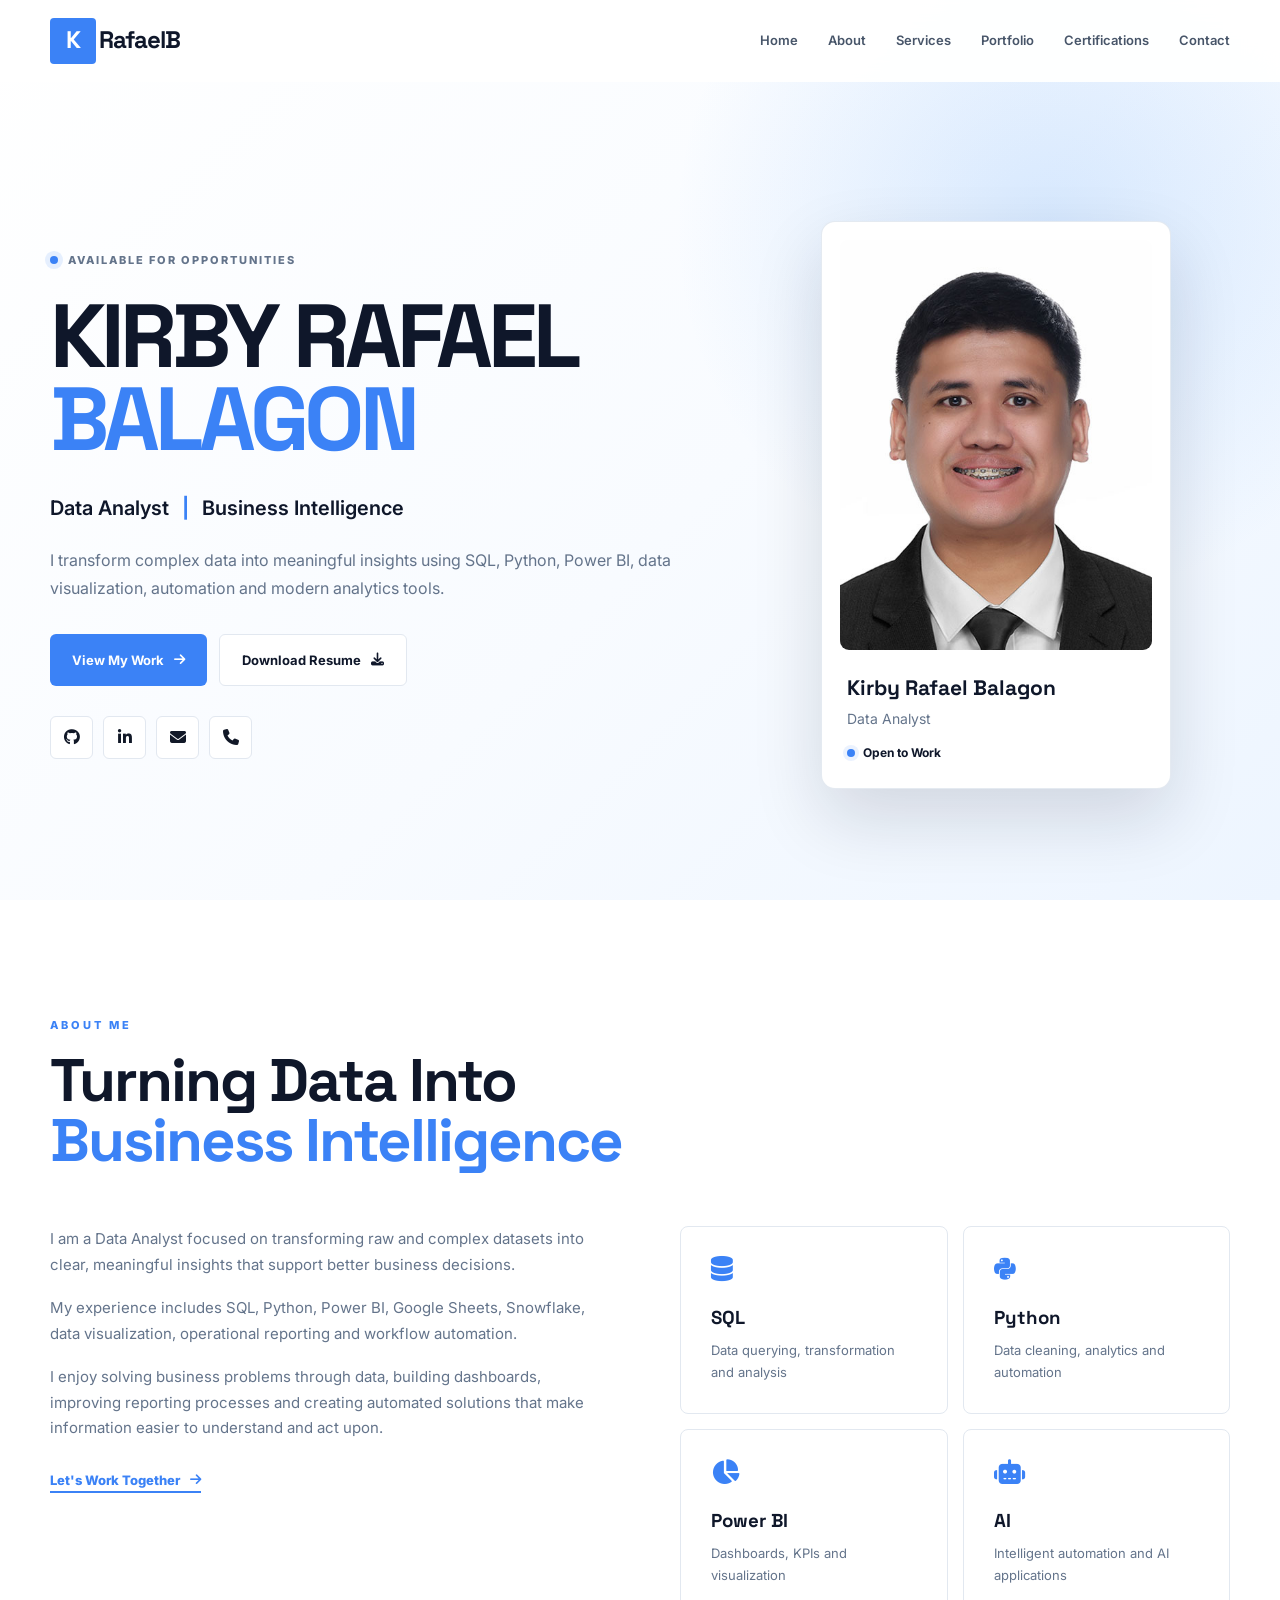
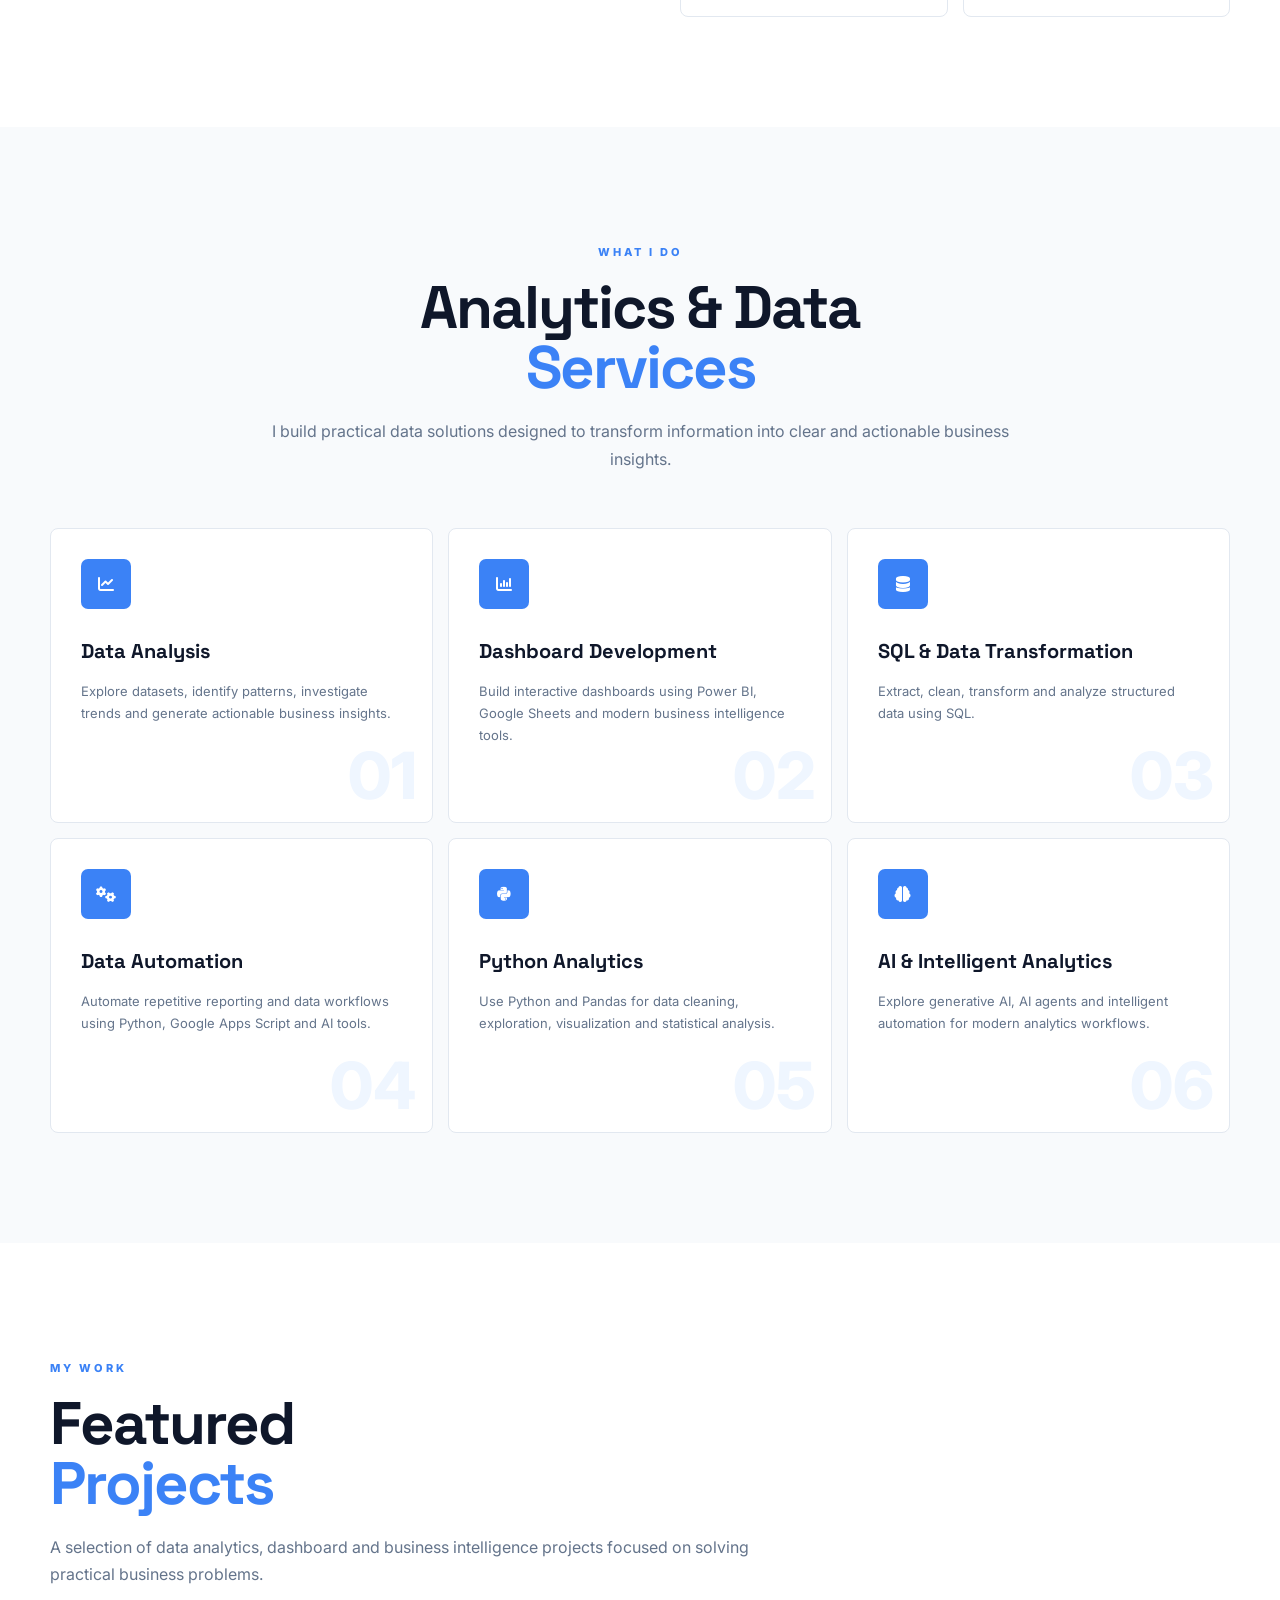
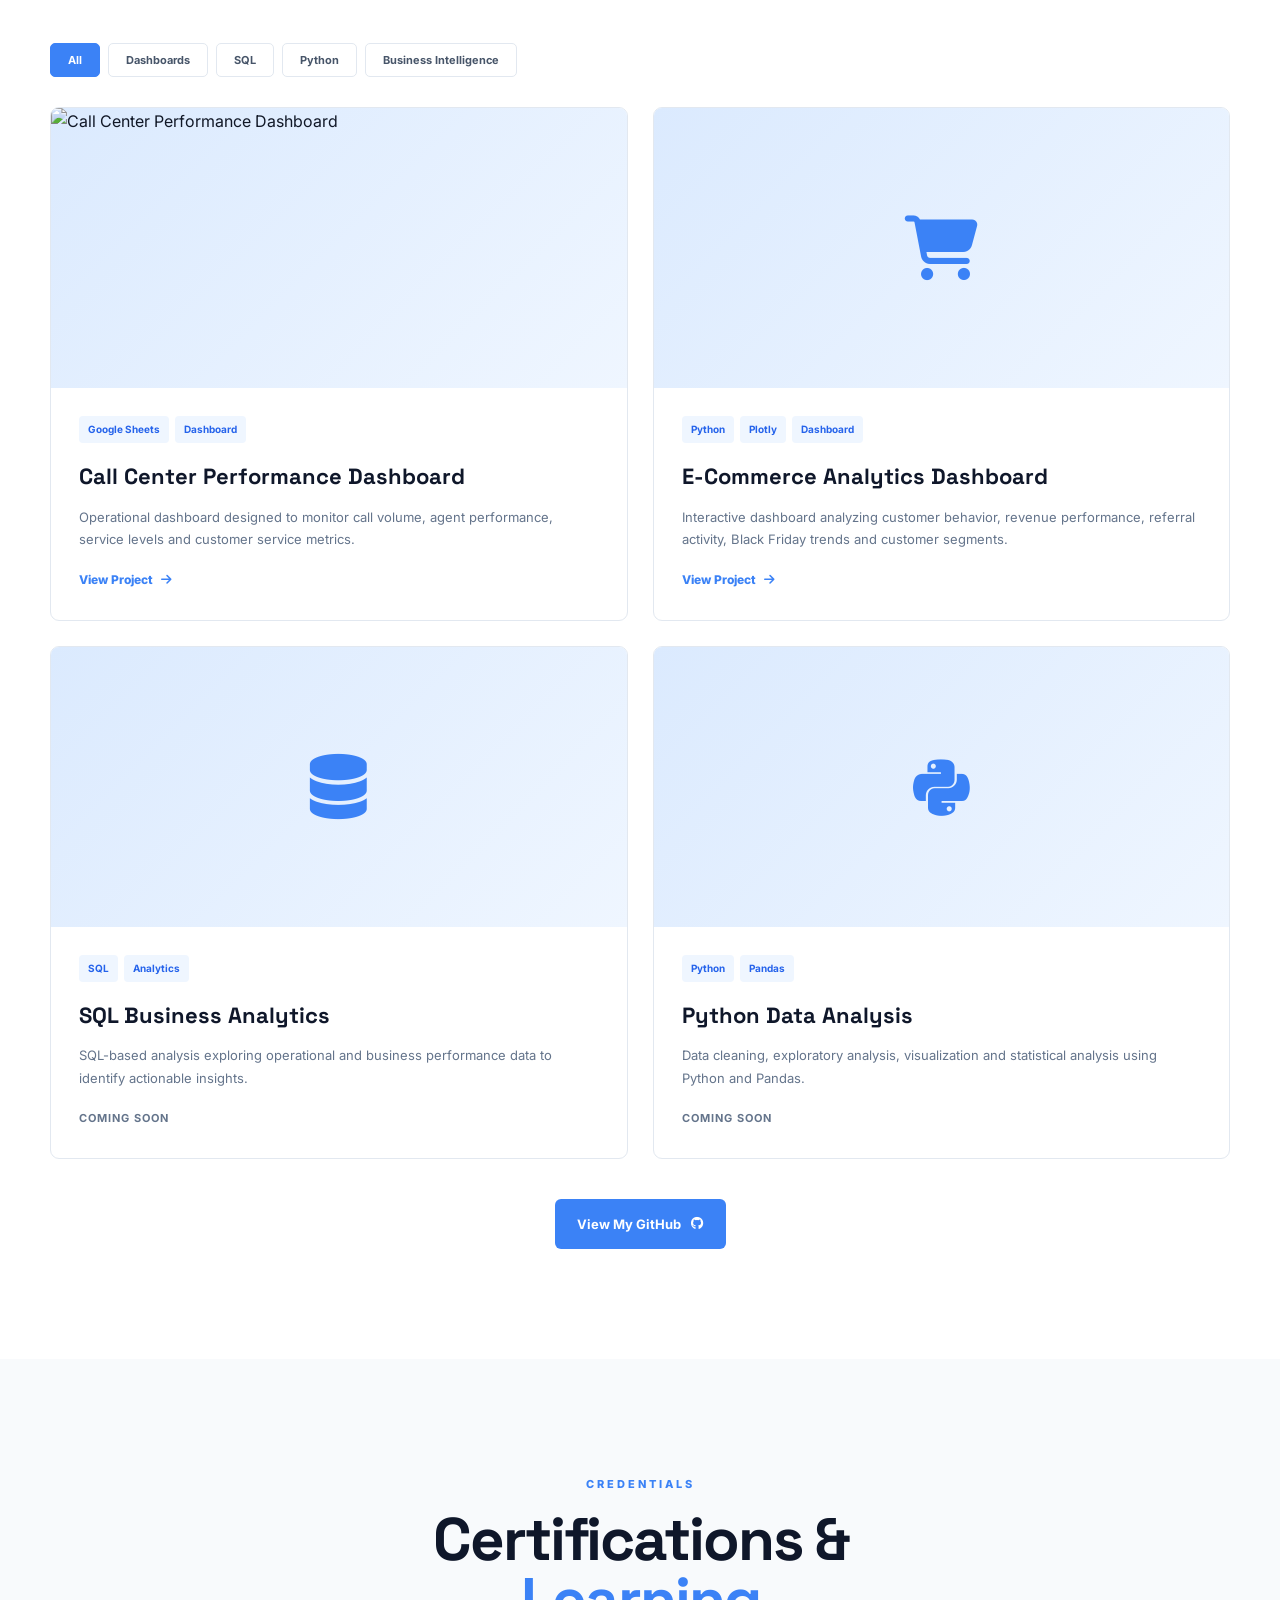
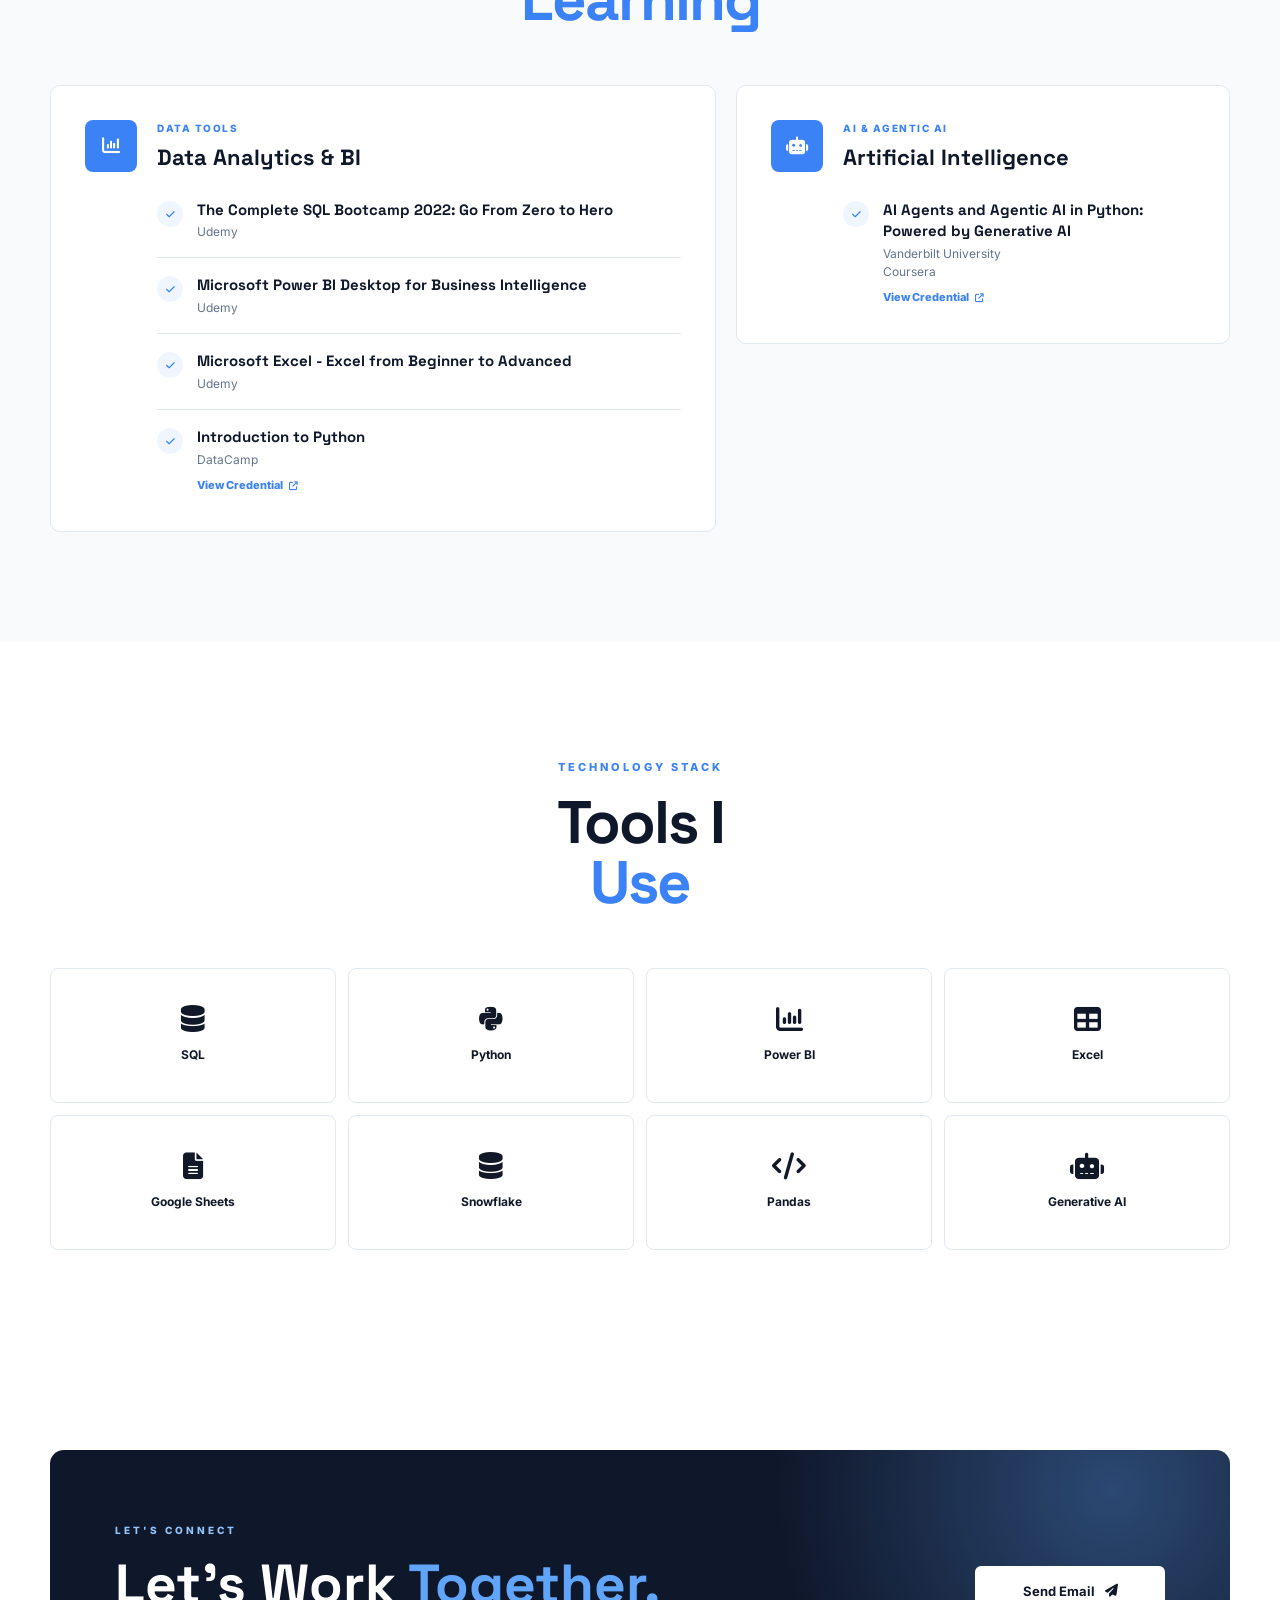
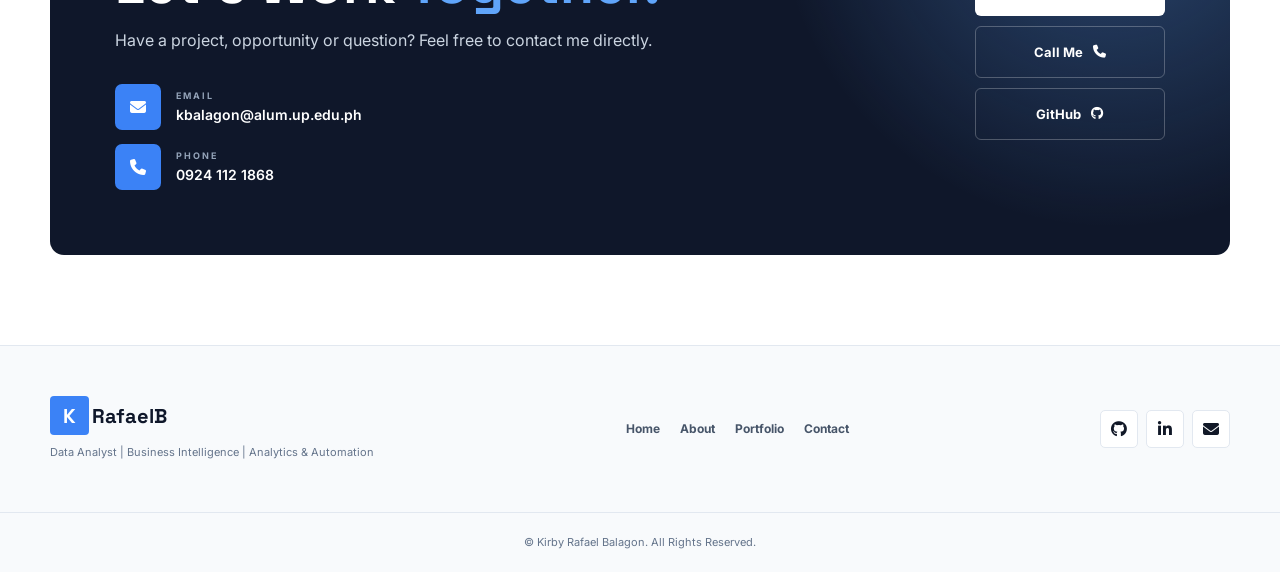
==== commit 68871b4b: "Update index.html" ====
--- a/index.html
+++ b/index.html
@@ -908,7 +908,7 @@
             <!-- PROJECT 2 -->
 
             <article class="project"
-                     data-category="dashboard bi">
+                     data-category="dashboard python bi">
 
 
                 <div class="project-image">
@@ -916,11 +916,25 @@
 
                     <div class="project-placeholder">
 
-                        <i class="fa-solid fa-chart-pie"></i>
+                        <i class="fa-solid fa-cart-shopping"></i>
 
                     </div>
 
 
+                    <div class="project-overlay">
+
+
+                        <a href="Ecommerce-Analytics-Dashboard/"
+                           class="project-button">
+
+                            <i class="fa-solid fa-arrow-up-right-from-square"></i>
+
+                        </a>
+
+
+                    </div>
+
+
                 </div>
 
 
@@ -931,33 +945,43 @@
                     <div class="tags">
 
                         <span>
-                            Power BI
+                            Python
                         </span>
 
                         <span>
-                            DAX
+                            Plotly
                         </span>
 
+                        <span>
+                            Dashboard
+                        </span>
+
                     </div>
 
 
                     <h3>
-                        Business Intelligence Dashboard
+                        E-Commerce Analytics Dashboard
                     </h3>
 
 
                     <p>
 
-                        Interactive KPI dashboard designed
-                        to transform business data into
-                        clear performance insights.
+                        Interactive dashboard analyzing
+                        customer behavior, revenue performance,
+                        referral activity, Black Friday trends
+                        and customer segments.
 
                     </p>
 
 
-                    <span class="coming-soon">
-                        Coming Soon
-                    </span>
+                    <a href="Ecommerce-Analytics-Dashboard/"
+                       class="project-link">
+
+                        View Project
+
+                        <i class="fa-solid fa-arrow-right"></i>
+
+                    </a>
 
 
                 </div>
--- a/style.css
+++ b/style.css
@@ -1,3 +1,9 @@
+/* ==========================================
+   KIRBY RAFAEL BALAGON PORTFOLIO
+   COMPLETE STYLE.CSS
+========================================== */
+
+
 /* ==========================================
    RESET
 ========================================== */
@@ -8,35 +14,25 @@
     box-sizing: border-box;
 }
 
-
 html {
     scroll-behavior: smooth;
 }
 
-
 body {
-
     font-family: "Inter", sans-serif;
-
     color: #111827;
-
     background: #ffffff;
-
     line-height: 1.7;
-
-}
-
+}
 
 a {
     text-decoration: none;
     color: inherit;
 }
 
-
 button {
     font-family: inherit;
 }
-
 
 img {
     max-width: 100%;
@@ -44,19 +40,16 @@
 }
 
 
-
-/* ==========================================
-   VARIABLES
+/* ==========================================
+   COLORS
 ========================================== */
 
 :root {
 
     --black: #111827;
-
     --dark: #0f172a;
 
     --gray-dark: #475569;
-
     --gray: #64748b;
 
     --light-gray: #f8fafc;
@@ -65,20 +58,15 @@
 
     --white: #ffffff;
 
-    --blue: #2563eb;
-
-    --blue-light: #3b82f6;
-
-    --blue-dark: #1d4ed8;
+    --blue: #3b82f6;
+    --blue-light: #60a5fa;
+    --blue-dark: #2563eb;
 
     --blue-soft: #eff6ff;
-
     --blue-border: #bfdbfe;
 
     --max-width: 1180px;
-
-}
-
+}
 
 
 /* ==========================================
@@ -86,30 +74,21 @@
 ========================================== */
 
 .container {
-
     width: min(
         calc(100% - 40px),
         var(--max-width)
     );
 
     margin: auto;
-
-}
-
+}
 
 .section {
-
     padding: 110px 0;
-
-}
-
+}
 
 .gray {
-
     background: var(--light-gray);
-
-}
-
+}
 
 
 /* ==========================================
@@ -117,164 +96,151 @@
 ========================================== */
 
 .navbar {
-
     position: fixed;
 
     top: 0;
-
     left: 0;
 
     width: 100%;
-
     height: 82px;
 
     z-index: 1000;
 
-    background: rgba(
-        255,
-        255,
-        255,
-        0.95
-    );
+    background:
+        rgba(
+            255,
+            255,
+            255,
+            0.95
+        );
 
     backdrop-filter: blur(16px);
 
-    border-bottom: 1px solid
-        transparent;
+    border-bottom:
+        1px solid transparent;
 
     transition: 0.3s ease;
-
-}
-
+}
 
 .navbar.scrolled {
-
     border-color: var(--border);
 
     box-shadow:
         0 8px 30px
         rgba(15, 23, 42, 0.06);
-
-}
-
+}
 
 .nav-container {
-
     height: 100%;
 
     display: flex;
 
+    align-items: center;
     justify-content: space-between;
-
-    align-items: center;
-
-}
-
-
-
-/* LOGO */
+}
+
+
+/* ==========================================
+   LOGO
+========================================== */
 
 .logo {
-
-    display: flex;
-
+    display: flex;
     align-items: center;
 
     font-family:
         "Space Grotesk",
         sans-serif;
 
-    font-size: 23px;
+    font-size: 24px;
 
     font-weight: 800;
 
     letter-spacing: -1px;
 
-}
-
+    color: var(--dark);
+}
 
 .logo span {
-
     width: 46px;
-
     height: 46px;
 
     margin-right: 3px;
 
+    display: inline-flex;
+
+    align-items: center;
+    justify-content: center;
+
     background: var(--blue);
 
     color: white;
 
-    display: inline-flex;
-
-    align-items: center;
-
-    justify-content: center;
-
-}
-
-
-.logo strong {
-
-    margin-left: 6px;
-
-    font-weight: 500;
-
-    color: var(--gray);
-
-}
-
-
-
-/* NAV */
+    border-radius: 4px;
+}
+
+
+/* ==========================================
+   NAVIGATION LINKS
+========================================== */
 
 .nav-menu {
-
     display: flex;
 
     align-items: center;
 
     gap: 30px;
-
-}
-
+}
 
 .nav-menu a {
+    position: relative;
+
+    color: var(--gray-dark);
 
     font-size: 13px;
 
     font-weight: 600;
 
-    color: var(--gray-dark);
-
     transition: 0.2s;
-
-}
-
+}
 
 .nav-menu a:hover {
-
     color: var(--blue);
-
-}
-
+}
+
+.nav-menu a::after {
+    content: "";
+
+    position: absolute;
+
+    left: 0;
+    bottom: -6px;
+
+    width: 0;
+    height: 2px;
+
+    background: var(--blue);
+
+    transition: width 0.2s;
+}
+
+.nav-menu a:hover::after {
+    width: 100%;
+}
 
 .menu-toggle {
-
     display: none;
 
     background: none;
 
-    border: 0;
+    border: none;
+
+    color: var(--dark);
 
     font-size: 22px;
 
     cursor: pointer;
-
-    color: var(--dark);
-
-}
-
+}
 
 
 /* ==========================================
@@ -282,7 +248,6 @@
 ========================================== */
 
 .hero {
-
     min-height: 100vh;
 
     padding-top: 110px;
@@ -294,23 +259,20 @@
     background:
 
         radial-gradient(
-            circle at 83% 22%,
-            rgba(59, 130, 246, 0.17),
-            transparent 28%
+            circle at 82% 25%,
+            rgba(96, 165, 250, 0.22),
+            transparent 30%
         ),
 
         linear-gradient(
             135deg,
             #ffffff 0%,
-            #f8fafc 55%,
-            #eff6ff 100%
+            #f8fbff 55%,
+            #edf5ff 100%
         );
-
-}
-
+}
 
 .hero-grid {
-
     display: grid;
 
     grid-template-columns:
@@ -319,38 +281,33 @@
     gap: 80px;
 
     align-items: center;
-
-}
-
-
-
-/* AVAILABILITY */
+}
+
+
+/* ==========================================
+   AVAILABLE
+========================================== */
 
 .availability {
-
     display: flex;
 
     align-items: center;
 
     gap: 10px;
 
+    margin-bottom: 25px;
+
+    color: var(--gray);
+
     font-size: 11px;
 
     font-weight: 800;
 
     letter-spacing: 2px;
-
-    color: var(--gray);
-
-    margin-bottom: 25px;
-
-}
-
+}
 
 .availability span {
-
     width: 8px;
-
     height: 8px;
 
     border-radius: 50%;
@@ -359,16 +316,15 @@
 
     box-shadow:
         0 0 0 5px
-        rgba(37, 99, 235, 0.12);
-
-}
-
-
-
-/* HERO TITLE */
+        rgba(59, 130, 246, 0.12);
+}
+
+
+/* ==========================================
+   HERO TEXT
+========================================== */
 
 .hero h1 {
-
     font-family:
         "Space Grotesk",
         sans-serif;
@@ -387,41 +343,31 @@
     font-weight: 700;
 
     color: var(--dark);
-
-}
-
+}
 
 .hero h1 strong {
-
     display: block;
 
     color: var(--blue);
-
-}
-
+}
 
 .hero h2 {
-
     margin-top: 30px;
 
+    color: var(--dark);
+
     font-size: 20px;
 
     font-weight: 600;
-
-}
-
+}
 
 .hero h2 b {
+    padding: 0 8px;
 
     color: var(--blue);
-
-    padding: 0 8px;
-
-}
-
+}
 
 .hero-content > p {
-
     max-width: 650px;
 
     margin-top: 22px;
@@ -429,9 +375,7 @@
     color: var(--gray);
 
     font-size: 16px;
-
-}
-
+}
 
 
 /* ==========================================
@@ -439,7 +383,6 @@
 ========================================== */
 
 .hero-buttons {
-
     display: flex;
 
     flex-wrap: wrap;
@@ -447,116 +390,93 @@
     gap: 12px;
 
     margin-top: 32px;
-
-}
-
+}
 
 .btn {
-
     display: inline-flex;
 
     align-items: center;
-
     justify-content: center;
 
-    gap: 11px;
+    gap: 10px;
 
     padding: 14px 22px;
 
+    border-radius: 6px;
+
     font-size: 13px;
 
     font-weight: 700;
 
-    border-radius: 5px;
-
     transition: 0.25s ease;
-
-}
-
+}
 
 .primary {
-
     background: var(--blue);
 
     color: white;
-
-}
-
+}
 
 .primary:hover {
-
     background: var(--blue-dark);
 
     transform: translateY(-3px);
 
     box-shadow:
         0 12px 30px
-        rgba(37, 99, 235, 0.25);
-
-}
-
+        rgba(59, 130, 246, 0.25);
+}
 
 .outline {
-
     background: white;
 
-    border: 1px solid var(--border);
-
-}
-
+    color: var(--dark);
+
+    border:
+        1px solid var(--border);
+}
 
 .outline:hover {
+    color: var(--blue);
 
     border-color: var(--blue);
 
-    color: var(--blue);
-
     transform: translateY(-3px);
-
-}
-
-
-
-/* ==========================================
-   SOCIAL ICONS
+}
+
+
+/* ==========================================
+   SOCIAL LINKS
 ========================================== */
 
 .socials {
-
     display: flex;
 
     gap: 10px;
 
     margin-top: 30px;
-
-}
-
+}
 
 .socials a {
-
     width: 43px;
-
     height: 43px;
 
     display: flex;
 
     align-items: center;
-
     justify-content: center;
 
     background: white;
 
-    border: 1px solid var(--border);
-
-    border-radius: 5px;
+    border:
+        1px solid var(--border);
+
+    border-radius: 6px;
 
     transition: 0.25s;
-
-}
-
+}
 
 .socials a:hover {
-
     background: var(--blue);
 
     border-color: var(--blue);
@@ -564,233 +484,145 @@
     color: white;
 
     transform: translateY(-3px);
-
-}
-
-
-
-/* ==========================================
-   HERO PROFILE
+}
+
+
+/* ==========================================
+   PROFILE CARD
 ========================================== */
 
 .hero-image {
-
     position: relative;
 
-    min-height: 500px;
-
-    display: flex;
-
-    align-items: center;
-
+    min-height: 520px;
+
+    display: flex;
+
+    align-items: center;
     justify-content: center;
-
-}
-
+}
 
 .profile-card {
-
-    width: 330px;
+    width: 350px;
 
     padding: 18px;
 
     background: white;
 
-    border-radius: 8px;
+    border:
+        1px solid
+        rgba(226, 232, 240, 0.9);
+
+    border-radius: 14px;
 
     box-shadow:
-        0 30px 80px
-        rgba(15, 23, 42, 0.15);
+        0 30px 70px
+        rgba(15, 23, 42, 0.14);
 
     transform: none;
-
-}
-
+}
 
 .profile-photo {
-
-    height: 390px;
+    height: 410px;
+
+    overflow: hidden;
 
     background: var(--blue-soft);
 
-    overflow: hidden;
-
-    border-radius: 5px;
-
-}
-
+    border-radius: 9px;
+}
 
 .profile-photo img {
-
     width: 100%;
-
     height: 100%;
 
     object-fit: cover;
 
-}
-
+    object-position: center;
+}
 
 .profile-info {
-
-    padding: 18px 5px 5px;
-
-}
-
+    padding: 20px 7px 7px;
+}
 
 .profile-info h3 {
-
     font-family:
         "Space Grotesk",
         sans-serif;
 
-    font-size: 19px;
-
-}
-
+    font-size: 21px;
+
+    color: var(--dark);
+}
 
 .profile-info p {
+    margin-top: 2px;
 
     color: var(--gray);
 
-    font-size: 13px;
-
-}
-
+    font-size: 14px;
+}
 
 .open-status {
-
-    margin-top: 8px;
-
-    display: flex;
-
-    align-items: center;
-
-    gap: 7px;
+    margin-top: 12px;
+
+    display: flex;
+
+    align-items: center;
+
+    gap: 8px;
+
+    color: var(--dark);
+
+    font-size: 12px;
+
+    font-weight: 700;
+}
+
+.open-status span {
+    width: 8px;
+    height: 8px;
+
+    border-radius: 50%;
+
+    background: var(--blue);
+
+    box-shadow:
+        0 0 0 4px
+        rgba(59, 130, 246, 0.10);
+}
+
+
+/* ==========================================
+   SECTION TITLES
+========================================== */
+
+.section-title {
+    max-width: 750px;
+
+    margin-bottom: 55px;
+}
+
+.section-title.center {
+    margin-left: auto;
+    margin-right: auto;
+
+    text-align: center;
+}
+
+.section-title > span {
+    display: inline-block;
+
+    color: var(--blue);
 
     font-size: 11px;
 
-    font-weight: 700;
-
-}
-
-
-.open-status span {
-
-    width: 7px;
-
-    height: 7px;
-
-    background: var(--blue);
-
-    border-radius: 50%;
-
-}
-
-
-
-/* FLOATING SKILLS */
-
-.floating {
-
-    position: absolute;
-
-    padding: 13px 18px;
-
-    background: var(--dark);
-
-    color: white;
-
-    display: flex;
-
-    gap: 10px;
-
-    align-items: center;
-
-    font-size: 12px;
-
-    font-weight: 700;
-
-    border-radius: 5px;
-
-    box-shadow:
-        0 15px 30px
-        rgba(15, 23, 42, 0.15);
-
-}
-
-
-.sql {
-
-    top: 50px;
-
-    right: 5px;
-
-}
-
-
-.python {
-
-    bottom: 70px;
-
-    left: 5px;
-
-}
-
-
-.powerbi {
-
-    bottom: 5px;
-
-    right: 25px;
-
-    background: var(--blue);
-
-}
-
-
-
-/* ==========================================
-   SECTION TITLES
-========================================== */
-
-.section-title {
-
-    max-width: 750px;
-
-    margin-bottom: 55px;
-
-}
-
-
-.section-title.center {
-
-    margin-left: auto;
-
-    margin-right: auto;
-
-    text-align: center;
-
-}
-
-
-.section-title > span {
-
-    display: inline-block;
-
-    color: var(--blue);
-
-    font-size: 11px;
-
     font-weight: 800;
 
     letter-spacing: 3px;
-
-}
-
+}
 
 .section-title h2 {
-
     margin-top: 14px;
 
     font-family:
@@ -809,27 +641,19 @@
     letter-spacing: -2px;
 
     color: var(--dark);
-
-}
-
+}
 
 .section-title h2 strong {
-
     display: block;
 
     color: var(--blue);
-
-}
-
+}
 
 .section-title p {
-
     margin-top: 20px;
 
     color: var(--gray);
-
-}
-
+}
 
 
 /* ==========================================
@@ -837,28 +661,23 @@
 ========================================== */
 
 .about-grid {
-
     display: grid;
 
     grid-template-columns:
         1fr 1fr;
 
     gap: 80px;
-
-}
-
+}
 
 .about-text p {
-
     margin-bottom: 18px;
 
     color: var(--gray);
 
-}
-
+    font-size: 15px;
+}
 
 .text-link {
-
     display: inline-flex;
 
     align-items: center;
@@ -869,89 +688,74 @@
 
     color: var(--blue);
 
+    border-bottom:
+        2px solid var(--blue);
+
     font-size: 13px;
 
     font-weight: 800;
-
-    border-bottom: 2px solid
-        var(--blue);
-
-}
-
-
-
-/* STATS */
+}
+
+
+/* ==========================================
+   ABOUT SKILLS
+========================================== */
 
 .stats {
-
     display: grid;
 
     grid-template-columns:
         repeat(2, 1fr);
 
     gap: 15px;
-
-}
-
+}
 
 .stat {
-
     padding: 30px;
 
-    border: 1px solid var(--border);
-
     background: white;
 
-    border-radius: 7px;
+    border:
+        1px solid var(--border);
+
+    border-radius: 8px;
 
     transition: 0.3s;
-
-}
-
+}
 
 .stat:hover {
-
     transform: translateY(-5px);
 
-    border-color: var(--blue);
+    border-color: var(--blue-border);
 
     box-shadow:
         0 16px 40px
-        rgba(37, 99, 235, 0.08);
-
-}
-
+        rgba(59, 130, 246, 0.10);
+}
 
 .stat i {
+    margin-bottom: 20px;
 
     color: var(--blue);
 
     font-size: 25px;
-
-    margin-bottom: 20px;
-
-}
-
+}
 
 .stat h3 {
-
     font-family:
         "Space Grotesk",
         sans-serif;
 
-}
-
+    color: var(--dark);
+}
 
 .stat p {
-
     margin-top: 5px;
 
     color: var(--gray);
 
     font-size: 13px;
-
-}
-
+}
 
 
 /* ==========================================
@@ -959,76 +763,62 @@
 ========================================== */
 
 .services-grid {
-
     display: grid;
 
     grid-template-columns:
         repeat(3, 1fr);
 
     gap: 15px;
-
-}
-
+}
 
 .service {
-
     position: relative;
 
-    min-height: 290px;
+    min-height: 295px;
 
     padding: 30px;
 
+    overflow: hidden;
+
     background: white;
 
-    border: 1px solid var(--border);
-
-    border-radius: 7px;
-
-    overflow: hidden;
+    border:
+        1px solid var(--border);
+
+    border-radius: 8px;
 
     transition: 0.3s;
-
-}
-
+}
 
 .service:hover {
-
     transform: translateY(-7px);
 
     border-color: var(--blue-border);
 
     box-shadow:
         0 20px 50px
-        rgba(37, 99, 235, 0.09);
-
-}
-
+        rgba(59, 130, 246, 0.10);
+}
 
 .service-icon {
-
     width: 50px;
-
     height: 50px;
 
     margin-bottom: 25px;
 
+    display: flex;
+
+    align-items: center;
+    justify-content: center;
+
     background: var(--blue);
 
     color: white;
 
-    display: flex;
-
-    align-items: center;
-
-    justify-content: center;
-
-    border-radius: 6px;
-
-}
-
+    border-radius: 7px;
+}
 
 .service h3 {
-
     margin-bottom: 12px;
 
     font-family:
@@ -1037,42 +827,34 @@
 
     font-size: 20px;
 
-}
-
+    color: var(--dark);
+}
 
 .service p {
-
     color: var(--gray);
 
     font-size: 13px;
-
-}
-
+}
 
 .service small {
-
     position: absolute;
 
     right: 15px;
-
-    bottom: 0;
-
-    font-size: 60px;
+    bottom: -10px;
+
+    color: var(--blue-soft);
+
+    font-size: 65px;
 
     font-weight: 800;
-
-    color: #eff6ff;
-
-}
-
-
-
-/* ==========================================
-   FILTER
+}
+
+
+/* ==========================================
+   PORTFOLIO FILTERS
 ========================================== */
 
 .filters {
-
     display: flex;
 
     flex-wrap: wrap;
@@ -1080,22 +862,20 @@
     gap: 8px;
 
     margin-bottom: 30px;
-
-}
-
+}
 
 .filter {
-
     padding: 9px 17px;
 
     background: white;
 
-    border: 1px solid var(--border);
+    color: var(--gray-dark);
+
+    border:
+        1px solid var(--border);
 
     border-radius: 5px;
 
-    color: var(--gray-dark);
-
     font-size: 11px;
 
     font-weight: 700;
@@ -1103,21 +883,16 @@
     cursor: pointer;
 
     transition: 0.2s;
-
-}
-
+}
 
 .filter.active,
 .filter:hover {
-
     background: var(--blue);
 
     border-color: var(--blue);
 
     color: white;
-
-}
-
+}
 
 
 /* ==========================================
@@ -1125,54 +900,42 @@
 ========================================== */
 
 .projects {
-
     display: grid;
 
     grid-template-columns:
         repeat(2, 1fr);
 
     gap: 25px;
-
-}
-
+}
 
 .project {
+    overflow: hidden;
 
     background: white;
 
-    border: 1px solid var(--border);
-
-    border-radius: 8px;
-
-    overflow: hidden;
+    border:
+        1px solid var(--border);
+
+    border-radius: 9px;
 
     transition: 0.3s;
-
-}
-
+}
 
 .project:hover {
-
     transform: translateY(-6px);
 
     border-color: var(--blue-border);
 
     box-shadow:
         0 20px 50px
-        rgba(37, 99, 235, 0.09);
-
-}
-
+        rgba(59, 130, 246, 0.10);
+}
 
 .project.hide {
-
     display: none;
-
-}
-
+}
 
 .project-image {
-
     position: relative;
 
     height: 280px;
@@ -1185,125 +948,93 @@
             #dbeafe,
             #eff6ff
         );
-
-}
-
+}
 
 .project-image img {
-
     width: 100%;
-
     height: 100%;
 
     object-fit: cover;
-
-}
-
+}
 
 .project-placeholder {
-
     height: 100%;
 
     display: flex;
 
     align-items: center;
-
     justify-content: center;
 
     color: var(--blue);
 
     font-size: 65px;
-
-}
-
+}
 
 .project-overlay {
-
     position: absolute;
 
     inset: 0;
+
+    display: flex;
+
+    align-items: center;
+    justify-content: center;
 
     background:
         rgba(15, 23, 42, 0.78);
 
     opacity: 0;
 
-    display: flex;
-
-    align-items: center;
-
+    transition: 0.3s;
+}
+
+.project:hover .project-overlay {
+    opacity: 1;
+}
+
+.project-button {
+    width: 55px;
+    height: 55px;
+
+    display: flex;
+
+    align-items: center;
     justify-content: center;
 
-    transition: 0.3s;
-
-}
-
-
-.project:hover .project-overlay {
-
-    opacity: 1;
-
-}
-
-
-.project-button {
-
-    width: 55px;
-
-    height: 55px;
-
     background: var(--blue);
 
     color: white;
 
-    display: flex;
-
-    align-items: center;
-
-    justify-content: center;
-
-    border-radius: 6px;
-
-}
-
+    border-radius: 7px;
+}
 
 .project-content {
-
     padding: 28px;
-
-}
-
+}
 
 .tags {
-
     display: flex;
 
     flex-wrap: wrap;
 
     gap: 6px;
-
-}
-
+}
 
 .tags span {
-
     padding: 5px 9px;
 
     background: var(--blue-soft);
 
-    color: var(--blue);
+    color: var(--blue-dark);
+
+    border-radius: 4px;
 
     font-size: 10px;
 
     font-weight: 700;
-
-    border-radius: 4px;
-
-}
-
+}
 
 .project h3 {
-
     margin: 15px 0 10px;
 
     font-family:
@@ -1312,20 +1043,16 @@
 
     font-size: 22px;
 
-}
-
+    color: var(--dark);
+}
 
 .project p {
-
     color: var(--gray);
 
     font-size: 13px;
-
-}
-
+}
 
 .project-link {
-
     display: inline-flex;
 
     align-items: center;
@@ -1339,12 +1066,13 @@
     font-size: 12px;
 
     font-weight: 800;
-
-}
-
+}
+
+.project-link:hover {
+    color: var(--blue-dark);
+}
 
 .coming-soon {
-
     display: inline-block;
 
     margin-top: 20px;
@@ -1358,18 +1086,13 @@
     text-transform: uppercase;
 
     letter-spacing: 1px;
-
-}
-
+}
 
 .github-button {
-
     margin-top: 40px;
 
     text-align: center;
-
-}
-
+}
 
 
 /* ==========================================
@@ -1377,608 +1100,622 @@
 ========================================== */
 
 .certifications {
-
     display: grid;
 
     grid-template-columns:
-        repeat(3, 1fr);
-
-    gap: 15px;
-
-}
-
-
-.certificate {
-
-    display: flex;
+        1.35fr 1fr;
 
     gap: 20px;
 
-    padding: 30px;
-
-    background: white;
-
-    border: 1px solid var(--border);
-
-    border-radius: 7px;
-
-    transition: 0.3s;
-
-}
-
-
-.certificate:hover {
-
-    transform: translateY(-5px);
+    align-items: start;
+}
+
+
+/* CERTIFICATION CARD */
+
+.certification-list-card {
+    display: flex;
+
+    align-items: flex-start;
+
+    gap: 20px;
+
+    padding: 34px;
+
+    min-height: auto;
+
+    background: #ffffff;
+
+    border:
+        1px solid var(--border);
+
+    border-radius: 10px;
+
+    transition: 0.3s ease;
+}
+
+.certification-list-card:hover {
+    transform: translateY(-4px);
 
     border-color: var(--blue-border);
 
-}
-
+    box-shadow:
+        0 15px 40px
+        rgba(59, 130, 246, 0.08);
+}
+
+
+/* CERTIFICATION ICON */
 
 .certificate-icon {
-
-    min-width: 48px;
-
-    width: 48px;
-
-    height: 48px;
+    width: 52px;
+    height: 52px;
+
+    min-width: 52px;
+
+    display: flex;
+
+    align-items: center;
+    justify-content: center;
 
     background: var(--blue);
 
     color: white;
 
-    display: flex;
-
-    align-items: center;
-
-    justify-content: center;
-
-    border-radius: 6px;
-
-}
-
-
-.certificate span {
+    border-radius: 8px;
+
+    font-size: 18px;
+}
+
+
+/* CERTIFICATE CONTENT */
+
+.certificate-content {
+    width: 100%;
+}
+
+.certificate-content > span {
+    display: block;
+
+    margin-bottom: 6px;
 
     color: var(--blue);
 
-    font-size: 9px;
+    font-size: 10px;
 
     font-weight: 800;
 
-    letter-spacing: 1px;
-
-}
-
-
-.certificate h3 {
-
-    margin: 7px 0;
+    letter-spacing: 1.5px;
+}
+
+.certificate-content > h3 {
+    margin: 0;
 
     font-family:
         "Space Grotesk",
         sans-serif;
 
-}
-
-
-.certificate p {
-
-    color: var(--gray);
-
-    font-size: 13px;
-
-}
-
-
-
-/* ==========================================
-   TOOLS
-========================================== */
-
-.tools {
-
+    color: var(--dark);
+
+    font-size: 22px;
+
+    line-height: 1.3;
+}
+
+
+/* ==========================================
+   CERTIFICATION LIST
+========================================== */
+
+.credential-list {
+    margin-top: 22px;
+
+    display: flex;
+
+    flex-direction: column;
+
+    gap: 0;
+}
+
+.credential-item {
     display: grid;
 
     grid-template-columns:
-        repeat(4, 1fr);
+        28px 1fr;
 
     gap: 12px;
 
-}
-
-
-.tool {
-
-    min-height: 130px;
-
-    border: 1px solid var(--border);
-
-    border-radius: 7px;
-
-    background: white;
-
-    display: flex;
-
-    flex-direction: column;
-
-    align-items: center;
-
+    padding: 16px 0;
+
+    border-bottom:
+        1px solid var(--border);
+}
+
+.credential-item:first-child {
+    padding-top: 5px;
+}
+
+.credential-item:last-child {
+    border-bottom: none;
+
+    padding-bottom: 0;
+}
+
+
+/* BLUE CHECK CIRCLE */
+
+.credential-check {
+    width: 26px;
+    height: 26px;
+
+    margin-top: 2px;
+
+    display: flex;
+
+    align-items: center;
     justify-content: center;
 
-    gap: 12px;
-
-    transition: 0.3s;
-
-}
-
-
-.tool:hover {
-
-    transform: translateY(-5px);
-
-    background: var(--blue);
-
-    border-color: var(--blue);
-
-    color: white;
-
-}
-
-
-.tool i {
-
-    font-size: 27px;
-
-}
-
-
-.tool span {
-
-    font-size: 12px;
-
-    font-weight: 700;
-
-}
-
-
-
-/* ==========================================
-   CONTACT
-========================================== */
-
-.contact {
-
-    padding: 90px 0;
-
-    background: white;
-
-}
-
-
-.contact-box {
-
-    position: relative;
-
-    overflow: hidden;
-
-    padding: 65px;
-
-    background:
-
-        radial-gradient(
-            circle at 90% 10%,
-            rgba(59, 130, 246, 0.35),
-            transparent 30%
-        ),
-
-        var(--dark);
-
-    color: white;
-
-    border-radius: 12px;
-
-    display: flex;
-
-    align-items: center;
-
-    justify-content: space-between;
-
-    gap: 50px;
-
-}
-
-
-.contact-main {
-
-    max-width: 680px;
-
-}
-
-
-.contact-label {
-
-    color: #93c5fd;
+    background: var(--blue-soft);
+
+    color: var(--blue);
+
+    border-radius: 50%;
 
     font-size: 10px;
-
-    font-weight: 800;
-
-    letter-spacing: 3px;
-
-}
-
-
-.contact-box h2 {
-
-    margin: 15px 0;
+}
+
+
+/* CERTIFICATION TITLE */
+
+.credential-item h4 {
+    margin: 0;
 
     font-family:
         "Space Grotesk",
         sans-serif;
 
-    font-size: 55px;
-
-    line-height: 1;
-
-}
-
-
-.contact-box h2 strong {
-
-    color: #60a5fa;
-
-}
-
-
-.contact-intro {
-
-    max-width: 560px;
-
-    color: #cbd5e1;
-
-}
-
-
-
-/* CONTACT INFORMATION */
-
-.contact-details {
+    color: var(--dark);
+
+    font-size: 15px;
+
+    font-weight: 700;
+
+    line-height: 1.45;
+}
+
+
+/* PROVIDER */
+
+.credential-item p {
+    margin-top: 3px;
+
+    color: var(--gray);
+
+    font-size: 12px;
+
+    line-height: 1.5;
+}
+
+
+/* VIEW CREDENTIAL */
+
+.credential-link {
+    display: inline-flex;
+
+    align-items: center;
+
+    gap: 6px;
+
+    margin-top: 7px;
+
+    color: var(--blue);
+
+    font-size: 11px;
+
+    font-weight: 800;
+
+    transition: 0.2s;
+}
+
+.credential-link:hover {
+    color: var(--blue-dark);
+}
+
+.credential-link i {
+    font-size: 9px;
+}
+
+
+/* ==========================================
+   TECHNOLOGY STACK
+========================================== */
+
+.tools {
+    display: grid;
+
+    grid-template-columns:
+        repeat(4, 1fr);
+
+    gap: 12px;
+}
+
+.tool {
+    min-height: 135px;
 
     display: flex;
 
     flex-direction: column;
 
+    align-items: center;
+    justify-content: center;
+
     gap: 12px;
 
-    margin-top: 30px;
-
-}
-
-
-.contact-item {
-
-    width: fit-content;
-
-    display: flex;
-
-    align-items: center;
-
-    gap: 15px;
+    background: white;
+
+    border:
+        1px solid var(--border);
+
+    border-radius: 8px;
+
+    transition: 0.3s;
+}
+
+.tool:hover {
+    transform: translateY(-5px);
+
+    background: var(--blue);
+
+    border-color: var(--blue);
 
     color: white;
 
-    transition: 0.2s;
-
-}
-
-
-.contact-icon {
-
-    width: 46px;
-
-    height: 46px;
-
-    flex-shrink: 0;
-
-    background: var(--blue);
+    box-shadow:
+        0 15px 35px
+        rgba(59, 130, 246, 0.18);
+}
+
+.tool i {
+    font-size: 27px;
+}
+
+.tool span {
+    font-size: 12px;
+
+    font-weight: 700;
+}
+
+
+/* ==========================================
+   CONTACT
+========================================== */
+
+.contact {
+    padding: 90px 0;
+
+    background: white;
+}
+
+.contact-box {
+    position: relative;
+
+    overflow: hidden;
+
+    padding: 65px;
+
+    display: flex;
+
+    align-items: center;
+    justify-content: space-between;
+
+    gap: 50px;
 
     color: white;
 
-    border-radius: 6px;
-
-    display: flex;
-
-    align-items: center;
-
-    justify-content: center;
-
-}
-
-
-.contact-item > div:last-child {
-
-    display: flex;
-
-    flex-direction: column;
-
-}
-
-
-.contact-item small {
-
-    color: #94a3b8;
-
-    font-size: 9px;
-
-    font-weight: 700;
-
-    letter-spacing: 2px;
-
-}
-
-
-.contact-item strong {
-
-    color: white;
-
-    font-size: 14px;
-
-    font-weight: 600;
-
-    transition: 0.2s;
-
-}
-
-
-.contact-item:hover strong {
-
-    color: #60a5fa;
-
-}
-
-
-
-/* CONTACT BUTTONS */
-
-.contact-buttons {
-
-    min-width: 180px;
-
-    display: flex;
-
-    flex-direction: column;
-
-    gap: 10px;
-
-}
-
-
-.contact-buttons .btn {
-
-    width: 100%;
-
-}
-
-
-.white {
-
-    background: white;
-
-    color: var(--dark);
-
-}
-
-
-.white:hover {
-
-    background: var(--blue);
-
-    color: white;
-
-    transform: translateY(-2px);
-
-}
-
-
-.transparent {
-
-    color: white;
-
-    border: 1px solid
-        rgba(255, 255, 255, 0.25);
-
-}
-
-
-.transparent:hover {
-
-    border-color: var(--blue-light);
-
-    background: rgba(
-        59,
-        130,
-        246,
-        0.15
-    );
-
-}
-
-
-
-/* ==========================================
-   FOOTER
-========================================== */
-
-footer {
-
-    background: var(--light-gray);
-
-    border-top: 1px solid var(--border);
-
-}
-
-
-.footer {
-
-    padding: 50px 0;
-
-    display: flex;
-
-    align-items: center;
-
-    justify-content: space-between;
-
-    gap: 30px;
-
-}
-
-
-.footer-logo {
-
-    display: flex;
-
-    align-items: center;
+    border-radius: 14px;
+
+    background:
+
+        radial-gradient(
+            circle at 90% 10%,
+            rgba(96, 165, 250, 0.35),
+            transparent 30%
+        ),
+
+        var(--dark);
+}
+
+.contact-main {
+    max-width: 680px;
+}
+
+.contact-label {
+    color: #93c5fd;
+
+    font-size: 10px;
+
+    font-weight: 800;
+
+    letter-spacing: 3px;
+}
+
+.contact-box h2 {
+    margin: 15px 0;
 
     font-family:
         "Space Grotesk",
         sans-serif;
 
+    font-size: 55px;
+
+    line-height: 1;
+}
+
+.contact-box h2 strong {
+    color: var(--blue-light);
+}
+
+.contact-intro {
+    max-width: 560px;
+
+    color: #cbd5e1;
+}
+
+
+/* ==========================================
+   CONTACT INFORMATION
+========================================== */
+
+.contact-details {
+    display: flex;
+
+    flex-direction: column;
+
+    gap: 14px;
+
+    margin-top: 30px;
+}
+
+.contact-item {
+    width: fit-content;
+
+    display: flex;
+
+    align-items: center;
+
+    gap: 15px;
+
+    color: white;
+
+    transition: 0.2s;
+}
+
+.contact-icon {
+    width: 46px;
+    height: 46px;
+
+    min-width: 46px;
+
+    display: flex;
+
+    align-items: center;
+    justify-content: center;
+
+    background: var(--blue);
+
+    color: white;
+
+    border-radius: 7px;
+}
+
+.contact-item > div:last-child {
+    display: flex;
+
+    flex-direction: column;
+}
+
+.contact-item small {
+    color: #94a3b8;
+
+    font-size: 9px;
+
+    font-weight: 700;
+
+    letter-spacing: 2px;
+}
+
+.contact-item strong {
+    color: white;
+
+    font-size: 14px;
+
+    font-weight: 600;
+
+    transition: 0.2s;
+}
+
+.contact-item:hover strong {
+    color: var(--blue-light);
+}
+
+
+/* ==========================================
+   CONTACT BUTTONS
+========================================== */
+
+.contact-buttons {
+    min-width: 190px;
+
+    display: flex;
+
+    flex-direction: column;
+
+    gap: 10px;
+}
+
+.contact-buttons .btn {
+    width: 100%;
+}
+
+.white {
+    background: white;
+
+    color: var(--dark);
+}
+
+.white:hover {
+    background: var(--blue);
+
+    color: white;
+
+    transform: translateY(-2px);
+}
+
+.transparent {
+    color: white;
+
+    border:
+        1px solid
+        rgba(255, 255, 255, 0.25);
+}
+
+.transparent:hover {
+    background:
+        rgba(59, 130, 246, 0.15);
+
+    border-color: var(--blue-light);
+
+    transform: translateY(-2px);
+}
+
+
+/* ==========================================
+   FOOTER
+========================================== */
+
+footer {
+    background: var(--light-gray);
+
+    border-top:
+        1px solid var(--border);
+}
+
+.footer {
+    padding: 50px 0;
+
+    display: flex;
+
+    align-items: center;
+    justify-content: space-between;
+
+    gap: 30px;
+}
+
+.footer-logo {
+    display: flex;
+
+    align-items: center;
+
+    font-family:
+        "Space Grotesk",
+        sans-serif;
+
     font-size: 20px;
 
     font-weight: 800;
 
-}
-
+    color: var(--dark);
+}
 
 .footer-logo span {
-
     width: 39px;
-
     height: 39px;
 
     margin-right: 3px;
 
+    display: inline-flex;
+
+    align-items: center;
+    justify-content: center;
+
     background: var(--blue);
 
     color: white;
 
-    display: inline-flex;
-
-    align-items: center;
-
+    border-radius: 4px;
+}
+
+.footer p {
+    margin-top: 8px;
+
+    color: var(--gray);
+
+    font-size: 11px;
+}
+
+.footer-links {
+    display: flex;
+
+    gap: 20px;
+}
+
+.footer-links a {
+    color: var(--gray-dark);
+
+    font-size: 12px;
+
+    font-weight: 700;
+}
+
+.footer-links a:hover {
+    color: var(--blue);
+}
+
+.footer-social {
+    display: flex;
+
+    gap: 8px;
+}
+
+.footer-social a {
+    width: 38px;
+    height: 38px;
+
+    display: flex;
+
+    align-items: center;
     justify-content: center;
 
-}
-
-
-.footer-logo strong {
-
-    margin-left: 5px;
+    background: white;
+
+    border:
+        1px solid var(--border);
+
+    border-radius: 5px;
+
+    transition: 0.2s;
+}
+
+.footer-social a:hover {
+    background: var(--blue);
+
+    border-color: var(--blue);
+
+    color: white;
+}
+
+.copyright {
+    padding: 20px;
+
+    text-align: center;
 
     color: var(--gray);
 
-    font-weight: 500;
-
-}
-
-
-.footer p {
-
-    margin-top: 8px;
-
-    color: var(--gray);
+    border-top:
+        1px solid var(--border);
 
     font-size: 11px;
-
-}
-
-
-.footer-links {
-
-    display: flex;
-
-    gap: 20px;
-
-}
-
-
-.footer-links a {
-
-    color: var(--gray-dark);
-
-    font-size: 12px;
-
-    font-weight: 700;
-
-}
-
-
-.footer-links a:hover {
-
-    color: var(--blue);
-
-}
-
-
-.footer-social {
-
-    display: flex;
-
-    gap: 8px;
-
-}
-
-
-.footer-social a {
-
-    width: 38px;
-
-    height: 38px;
-
-    border: 1px solid var(--border);
-
-    background: white;
-
-    border-radius: 5px;
-
-    display: flex;
-
-    align-items: center;
-
-    justify-content: center;
-
-    transition: 0.2s;
-
-}
-
-
-.footer-social a:hover {
-
-    background: var(--blue);
-
-    border-color: var(--blue);
-
-    color: white;
-
-}
-
-
-.copyright {
-
-    padding: 20px;
-
-    border-top: 1px solid var(--border);
-
-    color: var(--gray);
-
-    font-size: 11px;
-
-    text-align: center;
-
-}
-
+}
 
 
 /* ==========================================
@@ -1987,224 +1724,186 @@
 
 @media (max-width: 950px) {
 
-
     .hero-grid {
-
         grid-template-columns: 1fr;
 
-    }
-
+        gap: 50px;
+    }
 
     .hero-content {
-
         text-align: center;
-
-    }
-
+    }
 
     .availability,
     .hero-buttons,
     .socials {
-
         justify-content: center;
-
-    }
-
+    }
 
     .hero-image {
-
-        min-height: 460px;
-
-    }
-
+        min-height: 470px;
+    }
 
     .about-grid {
-
         grid-template-columns: 1fr;
 
         gap: 50px;
-
-    }
-
+    }
 
     .services-grid {
-
         grid-template-columns:
             repeat(2, 1fr);
-
-    }
-
+    }
 
     .certifications {
-
         grid-template-columns: 1fr;
-
-    }
-
+    }
 
     .contact-box {
-
         flex-direction: column;
 
         align-items: flex-start;
-
-    }
-
+    }
 
     .contact-buttons {
+        width: 100%;
 
         min-width: 0;
 
+        flex-direction: row;
+
+        flex-wrap: wrap;
+    }
+
+    .contact-buttons .btn {
+        width: auto;
+    }
+}
+
+
+/* ==========================================
+   MOBILE
+========================================== */
+
+@media (max-width: 720px) {
+
+    .section {
+        padding: 80px 0;
+    }
+
+
+    /* MOBILE NAVIGATION */
+
+    .nav-menu {
+        position: fixed;
+
+        top: 82px;
+        left: 0;
+
         width: 100%;
 
-        flex-direction: row;
-
-        flex-wrap: wrap;
-
-    }
-
-
-    .contact-buttons .btn {
-
-        width: auto;
-
-    }
-
-
-}
-
-
-
-/* ==========================================
-   MOBILE
-========================================== */
-
-@media (max-width: 720px) {
-
-
-    .section {
-
-        padding: 80px 0;
-
-    }
-
-
-    .nav-menu {
-
-        position: fixed;
-
-        top: 82px;
-
-        left: 0;
-
-        width: 100%;
-
         padding: 25px;
 
+        display: flex;
+
+        flex-direction: column;
+
+        align-items: flex-start;
+
+        gap: 20px;
+
         background: white;
 
-        flex-direction: column;
-
-        align-items: flex-start;
-
-        gap: 20px;
-
-        border-bottom: 1px solid
-            var(--border);
+        border-bottom:
+            1px solid var(--border);
 
         transform:
             translateY(-150%);
 
         transition: 0.3s;
-
-    }
-
+    }
 
     .nav-menu.active {
-
         transform:
             translateY(0);
-
-    }
-
+    }
 
     .menu-toggle {
-
         display: block;
-
-    }
-
+    }
 
     .logo {
-
-        font-size: 18px;
-
-    }
-
+        font-size: 19px;
+    }
 
     .logo span {
-
         width: 39px;
-
         height: 39px;
-
-    }
-
+    }
+
+
+    /* SERVICES */
+
+    .services-grid {
+        grid-template-columns: 1fr;
+    }
+
+
+    /* PROJECTS */
 
     .projects {
-
         grid-template-columns: 1fr;
-
-    }
-
-
-    .services-grid {
-
-        grid-template-columns: 1fr;
-
-    }
-
+    }
+
+
+    /* TOOLS */
 
     .tools {
-
         grid-template-columns:
             repeat(2, 1fr);
-
-    }
-
+    }
+
+
+    /* ABOUT */
+
+    .stats {
+        grid-template-columns:
+            repeat(2, 1fr);
+    }
+
+
+    /* CERTIFICATIONS */
+
+    .certification-list-card {
+        padding: 28px;
+
+        gap: 16px;
+    }
+
+
+    /* CONTACT */
 
     .contact-box {
-
         padding: 40px 25px;
-
-    }
-
+    }
 
     .contact-box h2 {
-
         font-size: 42px;
-
-    }
-
+    }
+
+
+    /* FOOTER */
 
     .footer {
-
         flex-direction: column;
 
         align-items: flex-start;
-
-    }
-
+    }
 
     .footer-links {
-
         flex-wrap: wrap;
-
-    }
-
-
-}
-
+    }
+}
 
 
 /* ==========================================
@@ -2213,80 +1912,92 @@
 
 @media (max-width: 480px) {
 
-
     .container {
-
         width:
             calc(100% - 28px);
-
-    }
-
+    }
+
+
+    /* HERO */
+
+    .hero {
+        padding-top: 120px;
+    }
 
     .hero h1 {
-
-        font-size: 49px;
+        font-size: 48px;
 
         letter-spacing: -3px;
-
-    }
-
+    }
 
     .hero h2 {
-
         font-size: 16px;
-
-    }
-
+    }
+
+    .hero-content > p {
+        font-size: 14px;
+    }
+
+
+    /* PROFILE */
 
     .profile-card {
-
-        width: 270px;
-
-    }
-
+        width: 290px;
+    }
 
     .profile-photo {
-
-        height: 320px;
-
-    }
-
-
-    .floating {
-
-        padding: 10px 12px;
-
-        font-size: 10px;
-
-    }
-
+        height: 340px;
+    }
+
+
+    /* ABOUT */
 
     .stats {
-
         grid-template-columns: 1fr;
-
-    }
-
+    }
+
+
+    /* CERTIFICATIONS */
+
+    .certification-list-card {
+        padding: 24px;
+
+        flex-direction: column;
+    }
+
+    .certificate-icon {
+        width: 48px;
+        height: 48px;
+
+        min-width: 48px;
+    }
+
+    .certificate-content > h3 {
+        font-size: 20px;
+    }
+
+    .credential-item h4 {
+        font-size: 14px;
+    }
+
+
+    /* CONTACT */
+
+    .contact-item {
+        width: 100%;
+    }
 
     .contact-item strong {
-
         font-size: 12px;
 
-    }
-
+        word-break: break-word;
+    }
 
     .contact-buttons {
-
         flex-direction: column;
-
-    }
-
+    }
 
     .contact-buttons .btn {
-
         width: 100%;
-
-    }
-
-
-}
+    }
+}
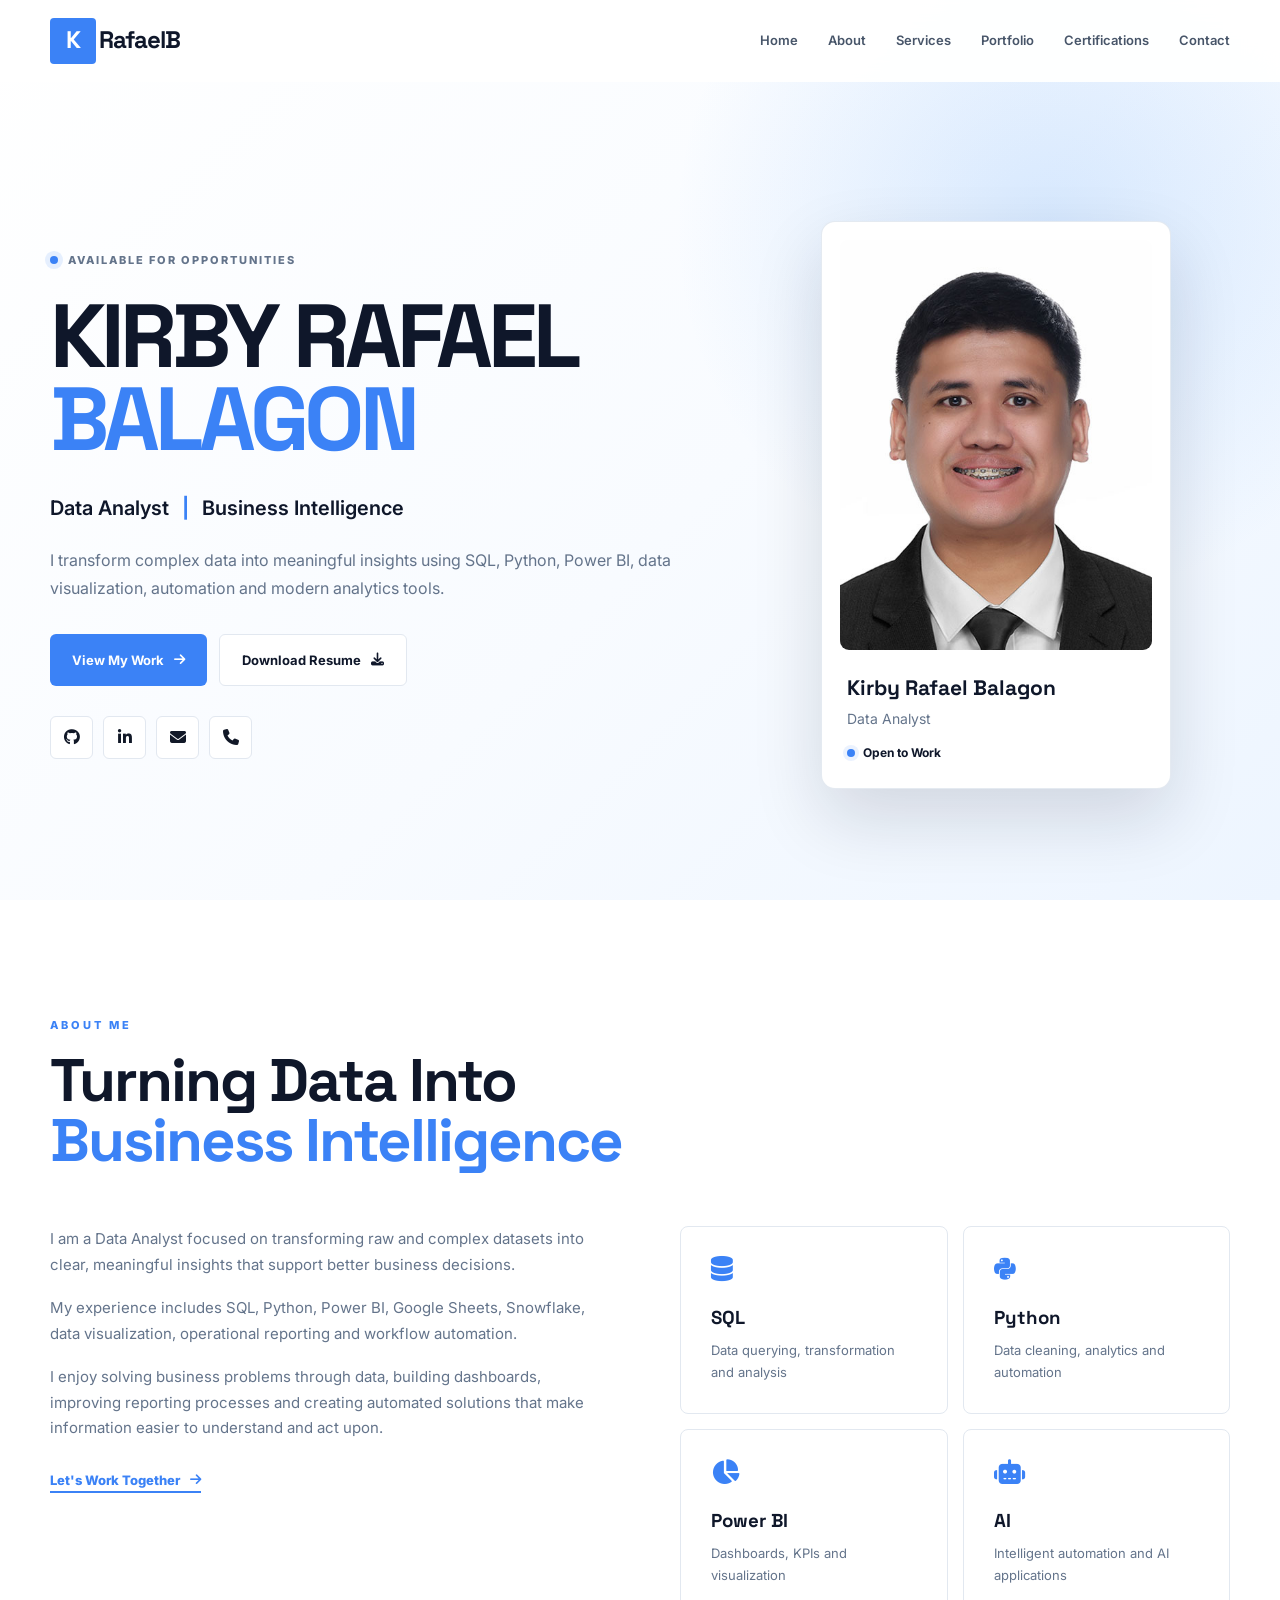
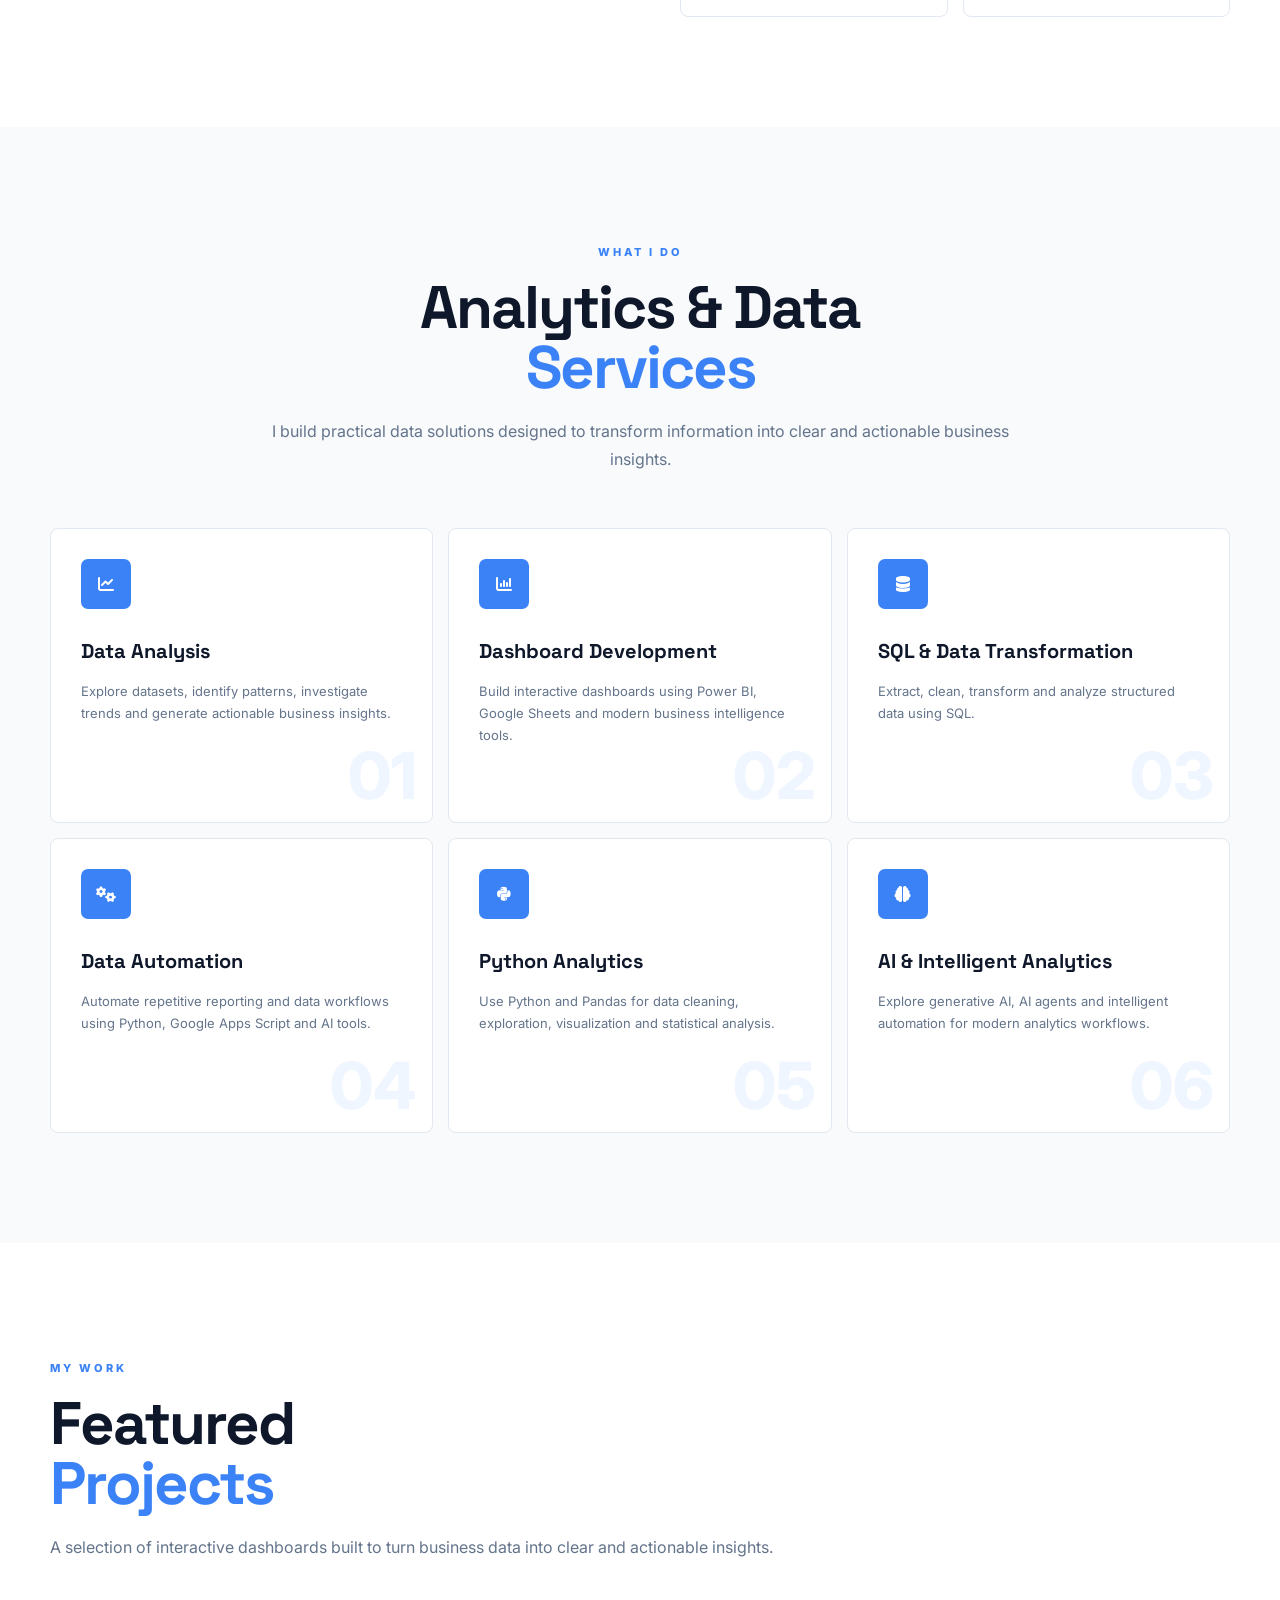
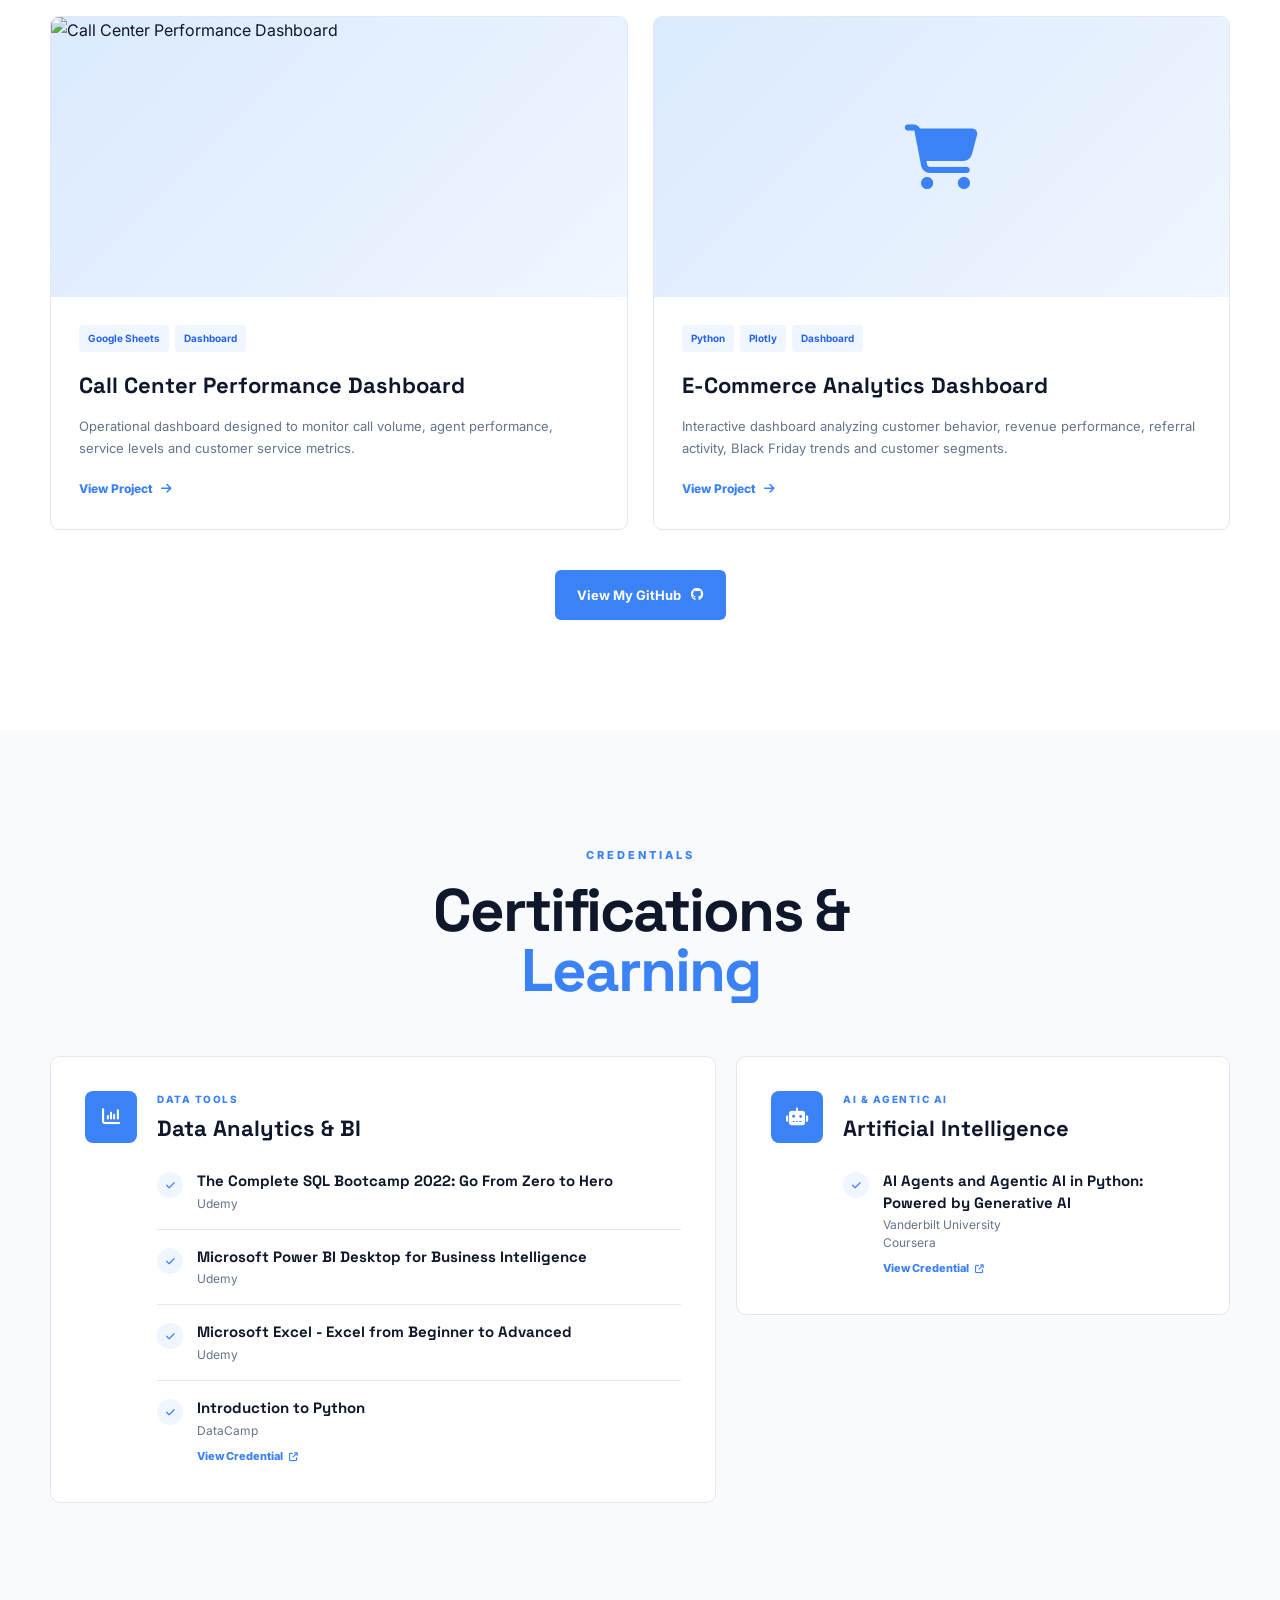
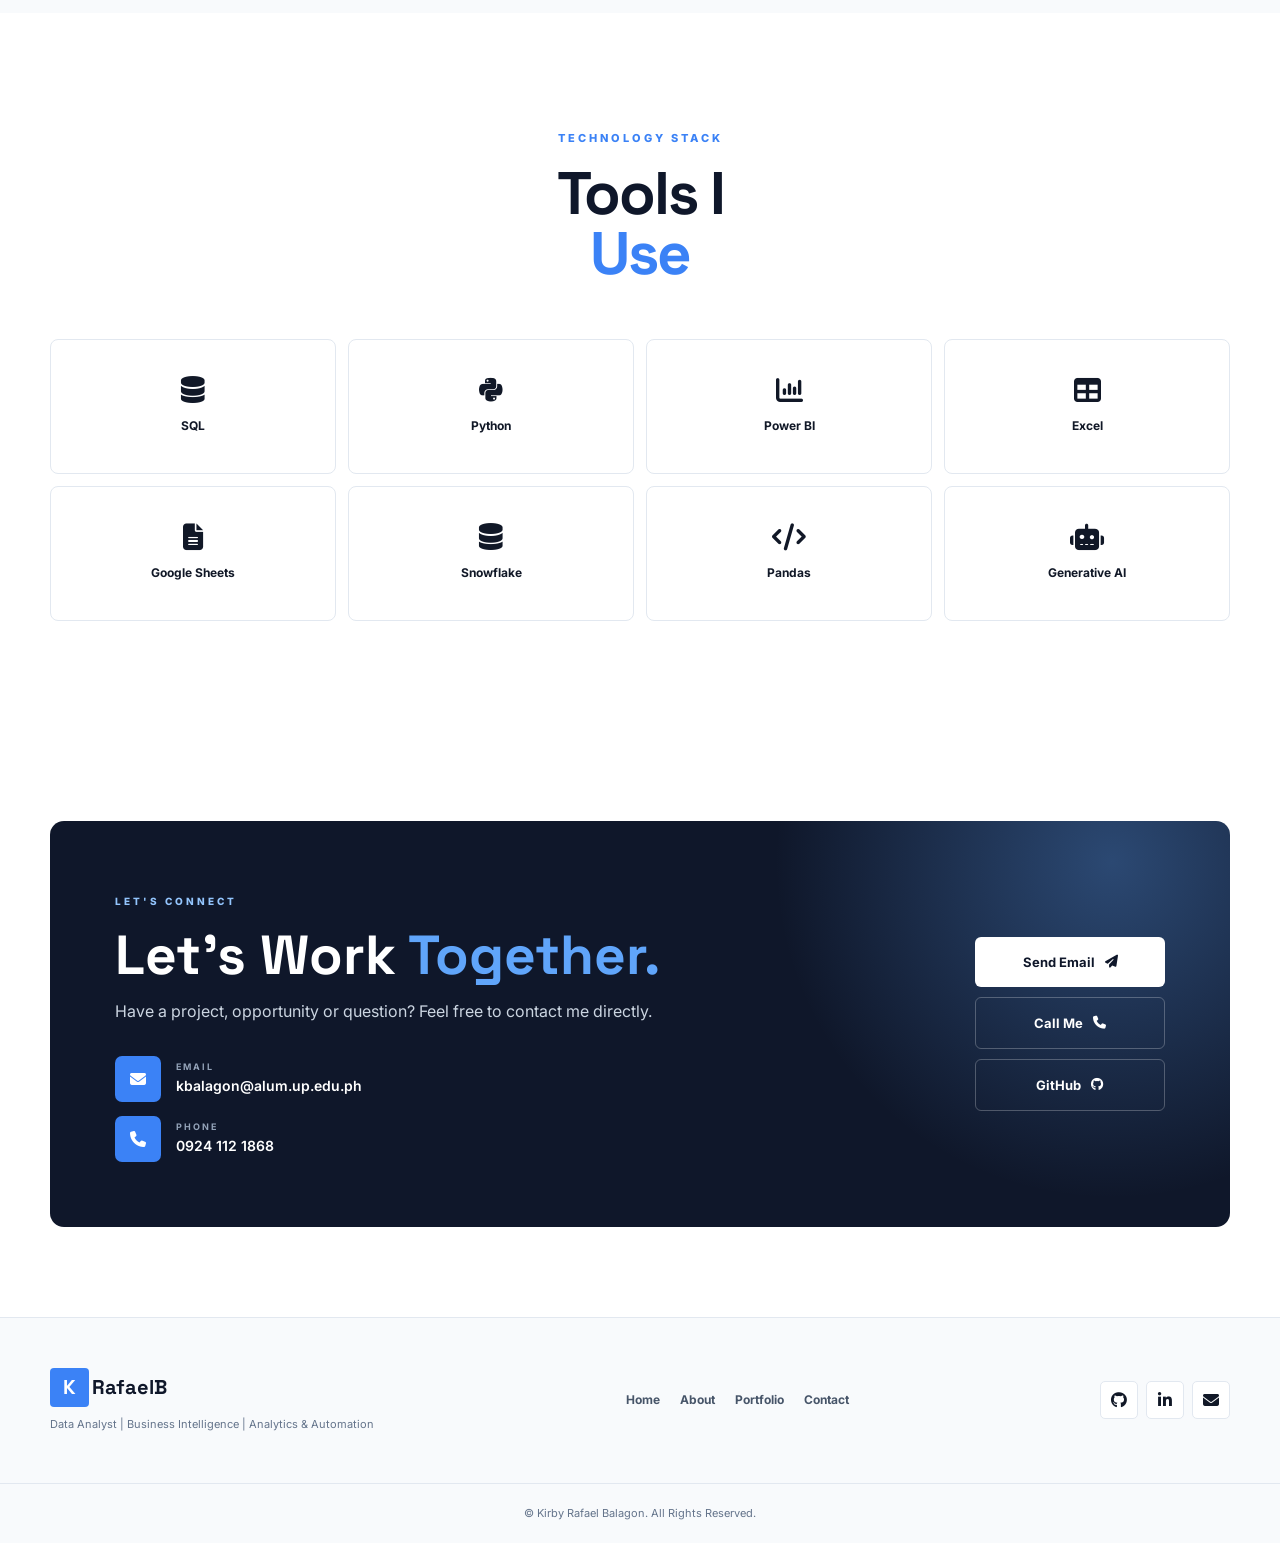
==== commit 3c9b4bdf: "Update index.html" ====
--- a/index.html
+++ b/index.html
@@ -759,67 +759,15 @@
 
             <p>
 
-                A selection of data analytics,
-                dashboard and business intelligence
-                projects focused on solving practical
-                business problems.
+                A selection of interactive dashboards
+                built to turn business data into
+                clear and actionable insights.
 
             </p>
 
 
         </div>
 
-
-
-        <!-- FILTER BUTTONS -->
-
-        <div class="filters">
-
-
-            <button class="filter active"
-                    data-filter="all">
-
-                All
-
-            </button>
-
-
-            <button class="filter"
-                    data-filter="dashboard">
-
-                Dashboards
-
-            </button>
-
-
-            <button class="filter"
-                    data-filter="sql">
-
-                SQL
-
-            </button>
-
-
-            <button class="filter"
-                    data-filter="python">
-
-                Python
-
-            </button>
-
-
-            <button class="filter"
-                    data-filter="bi">
-
-                Business Intelligence
-
-            </button>
-
-
-        </div>
-
-
-
         <!-- PROJECTS -->
 
         <div class="projects">
@@ -829,7 +777,7 @@
             <!-- PROJECT 1 -->
 
             <article class="project"
-                     data-category="dashboard bi">
+                     data-category="dashboard">
 
 
                 <div class="project-image">
@@ -908,7 +856,7 @@
             <!-- PROJECT 2 -->
 
             <article class="project"
-                     data-category="dashboard python bi">
+                     data-category="dashboard">
 
 
                 <div class="project-image">
@@ -990,132 +938,6 @@
             </article>
 
 
-
-            <!-- PROJECT 3 -->
-
-            <article class="project"
-                     data-category="sql">
-
-
-                <div class="project-image">
-
-
-                    <div class="project-placeholder">
-
-                        <i class="fa-solid fa-database"></i>
-
-                    </div>
-
-
-                </div>
-
-
-
-                <div class="project-content">
-
-
-                    <div class="tags">
-
-                        <span>
-                            SQL
-                        </span>
-
-                        <span>
-                            Analytics
-                        </span>
-
-                    </div>
-
-
-                    <h3>
-                        SQL Business Analytics
-                    </h3>
-
-
-                    <p>
-
-                        SQL-based analysis exploring
-                        operational and business
-                        performance data to identify
-                        actionable insights.
-
-                    </p>
-
-
-                    <span class="coming-soon">
-                        Coming Soon
-                    </span>
-
-
-                </div>
-
-
-            </article>
-
-
-
-            <!-- PROJECT 4 -->
-
-            <article class="project"
-                     data-category="python">
-
-
-                <div class="project-image">
-
-
-                    <div class="project-placeholder">
-
-                        <i class="fa-brands fa-python"></i>
-
-                    </div>
-
-
-                </div>
-
-
-
-                <div class="project-content">
-
-
-                    <div class="tags">
-
-                        <span>
-                            Python
-                        </span>
-
-                        <span>
-                            Pandas
-                        </span>
-
-                    </div>
-
-
-                    <h3>
-                        Python Data Analysis
-                    </h3>
-
-
-                    <p>
-
-                        Data cleaning, exploratory
-                        analysis, visualization and
-                        statistical analysis using
-                        Python and Pandas.
-
-                    </p>
-
-
-                    <span class="coming-soon">
-                        Coming Soon
-                    </span>
-
-
-                </div>
-
-
-            </article>
-
-
         </div>
 
 
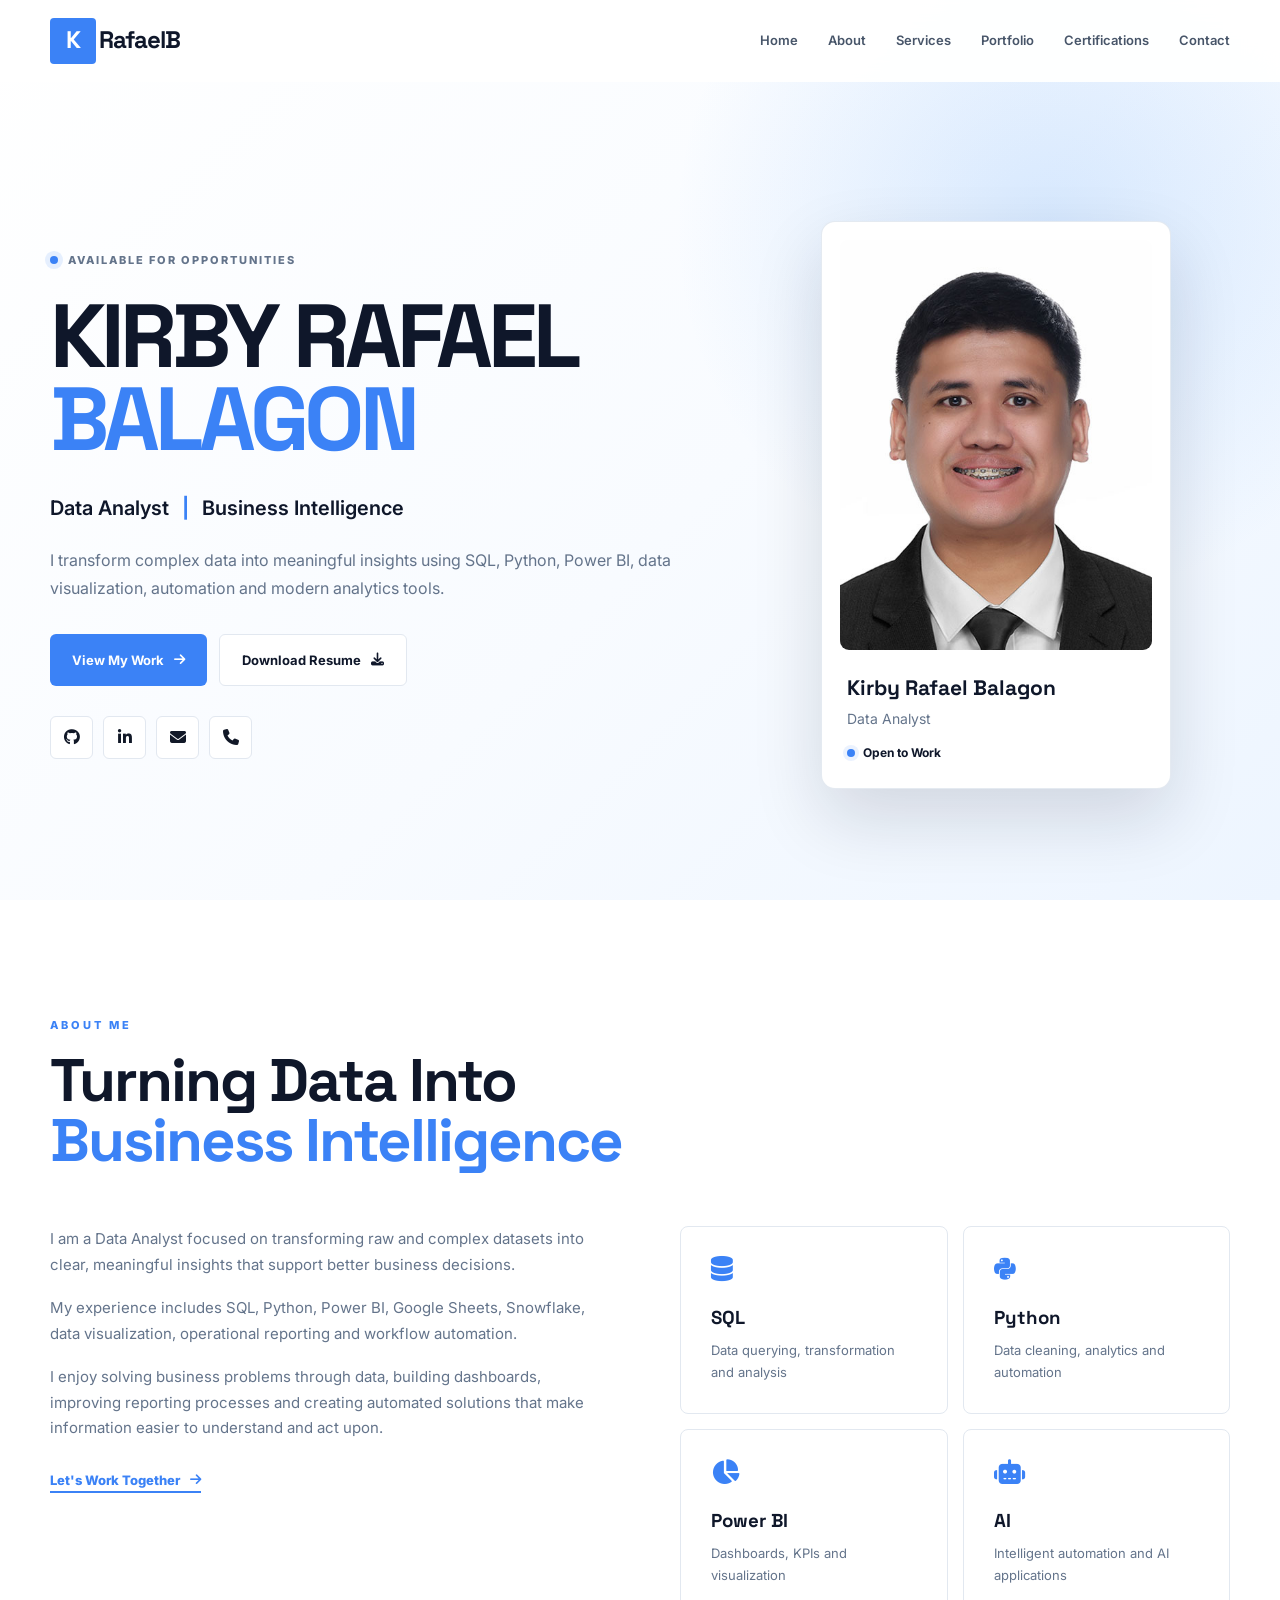
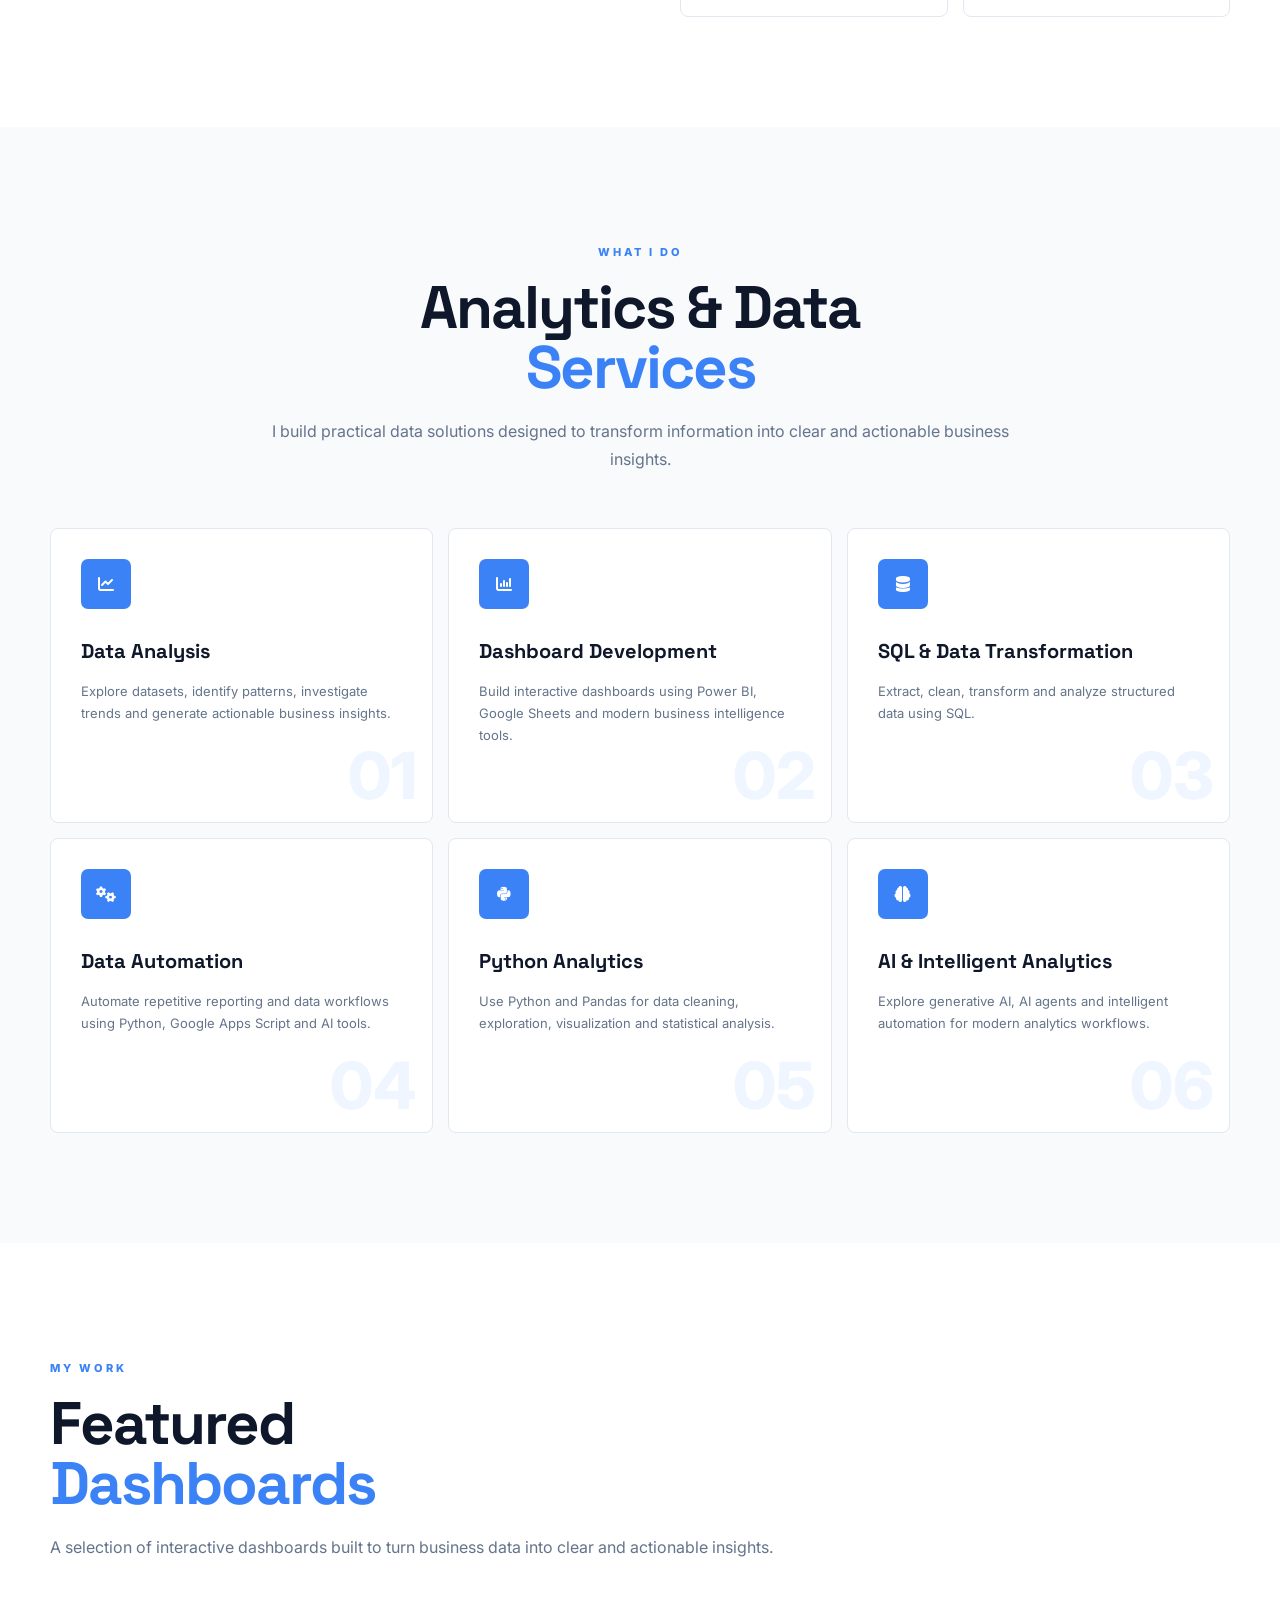
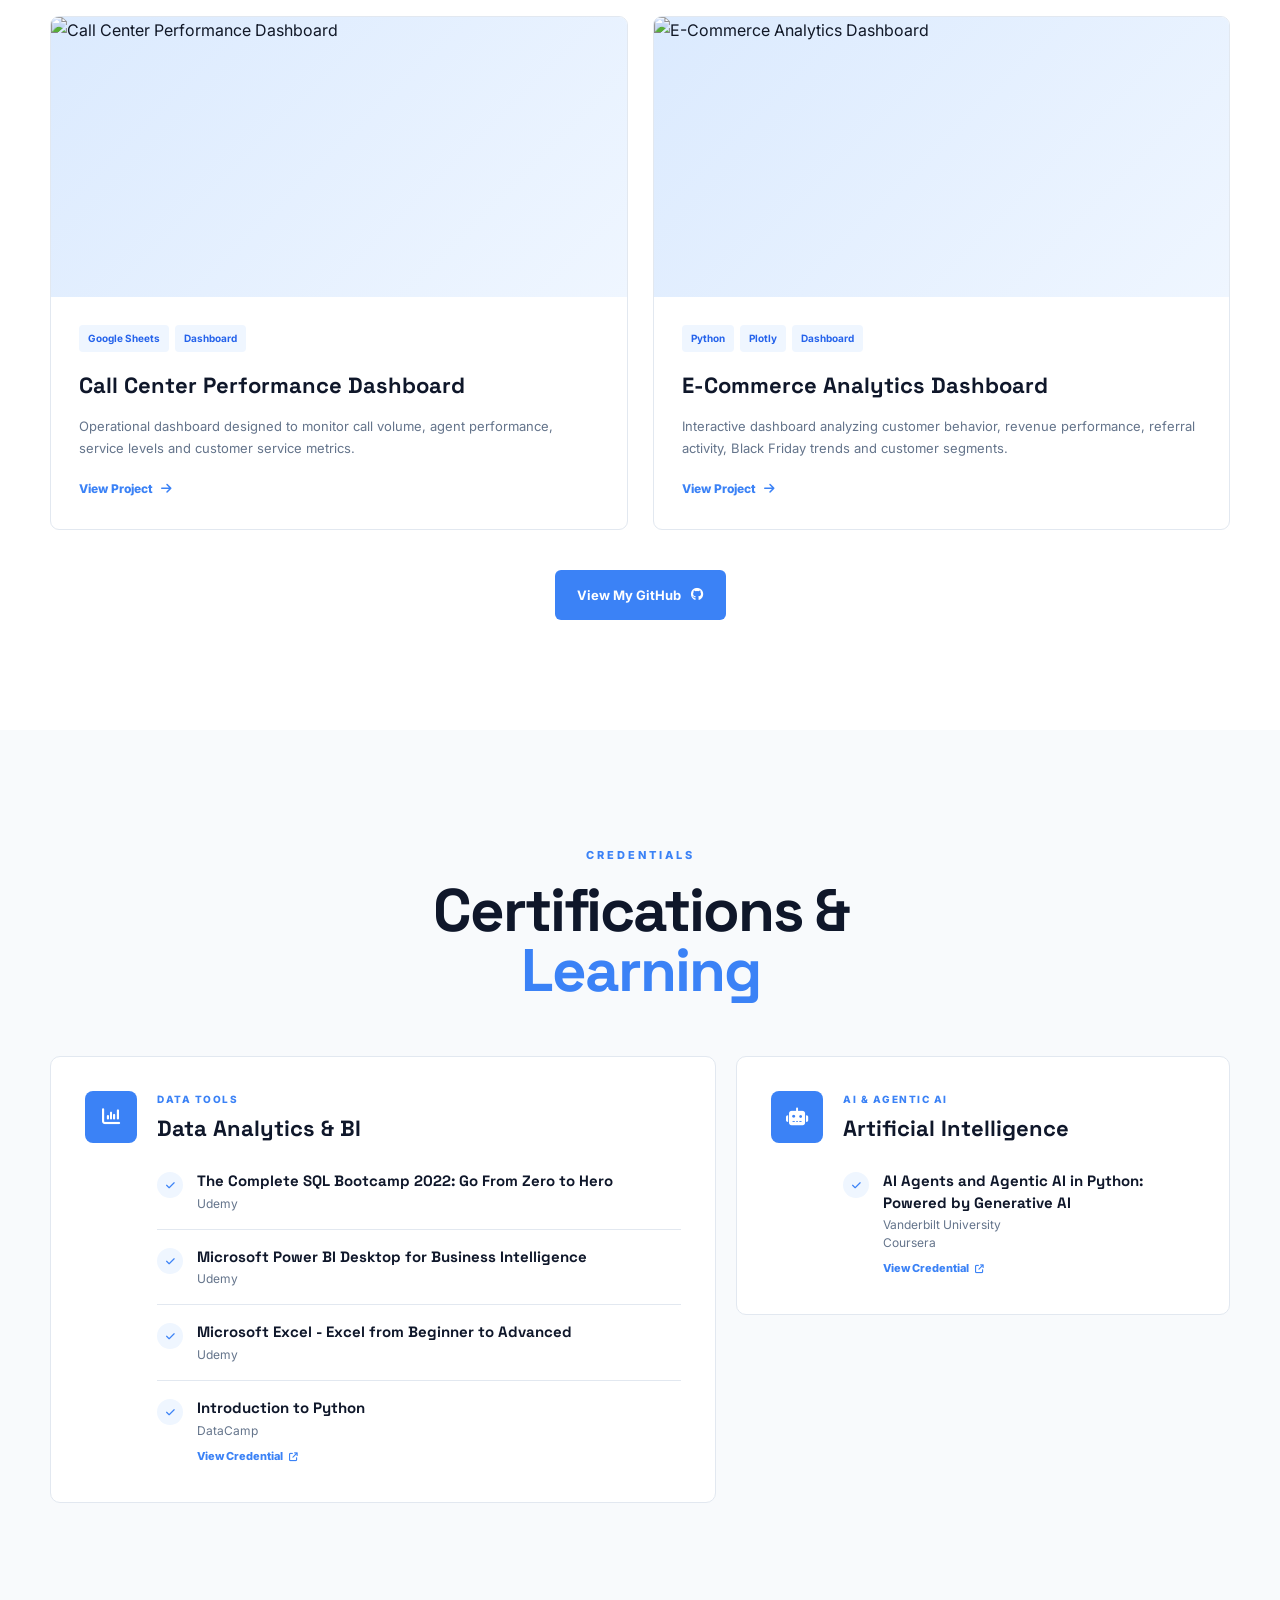
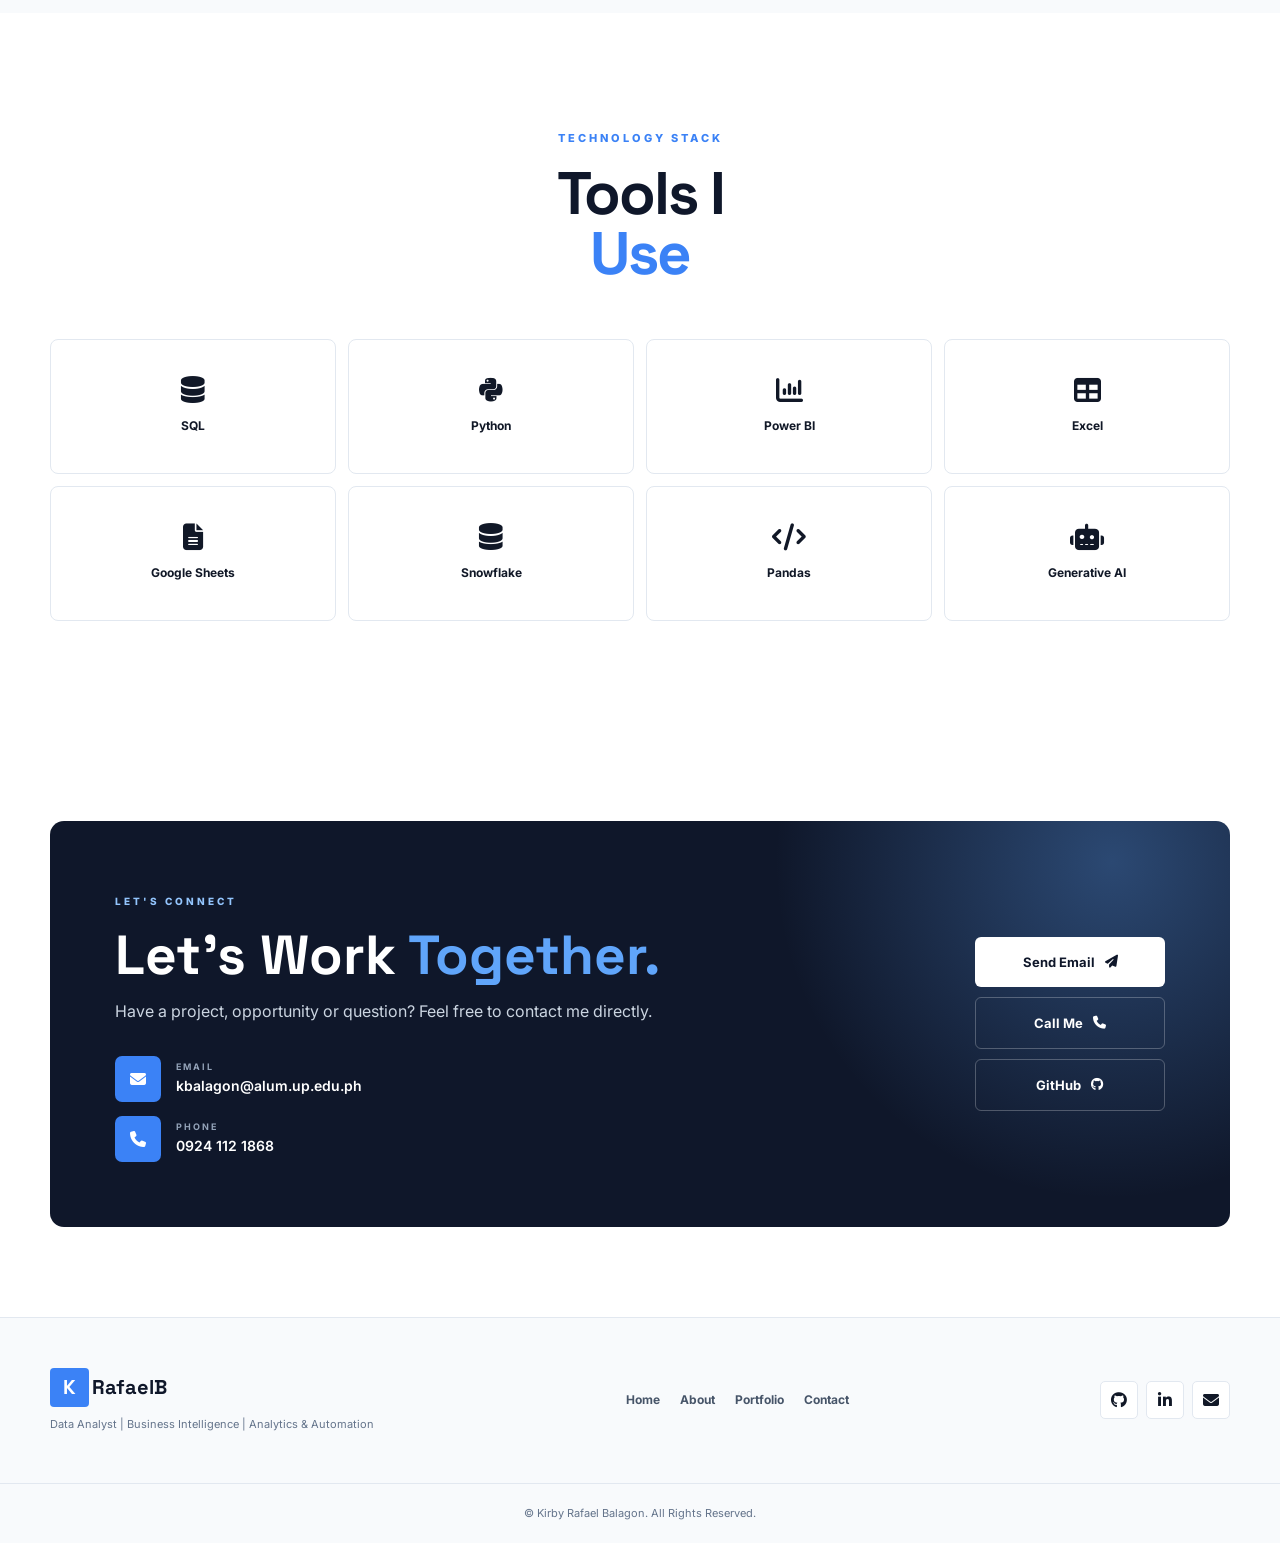
==== commit cf6b482d: "Update index.html" ====
--- a/index.html
+++ b/index.html
@@ -751,7 +751,7 @@
                 Featured
 
                 <strong>
-                    Projects
+                    Dashboards
                 </strong>
 
             </h2>
@@ -862,11 +862,8 @@
                 <div class="project-image">
 
 
-                    <div class="project-placeholder">
-
-                        <i class="fa-solid fa-cart-shopping"></i>
-
-                    </div>
+                    <img src="assets/projects/ecommerce_dashboard.png"
+                         alt="E-Commerce Analytics Dashboard">
 
 
                     <div class="project-overlay">
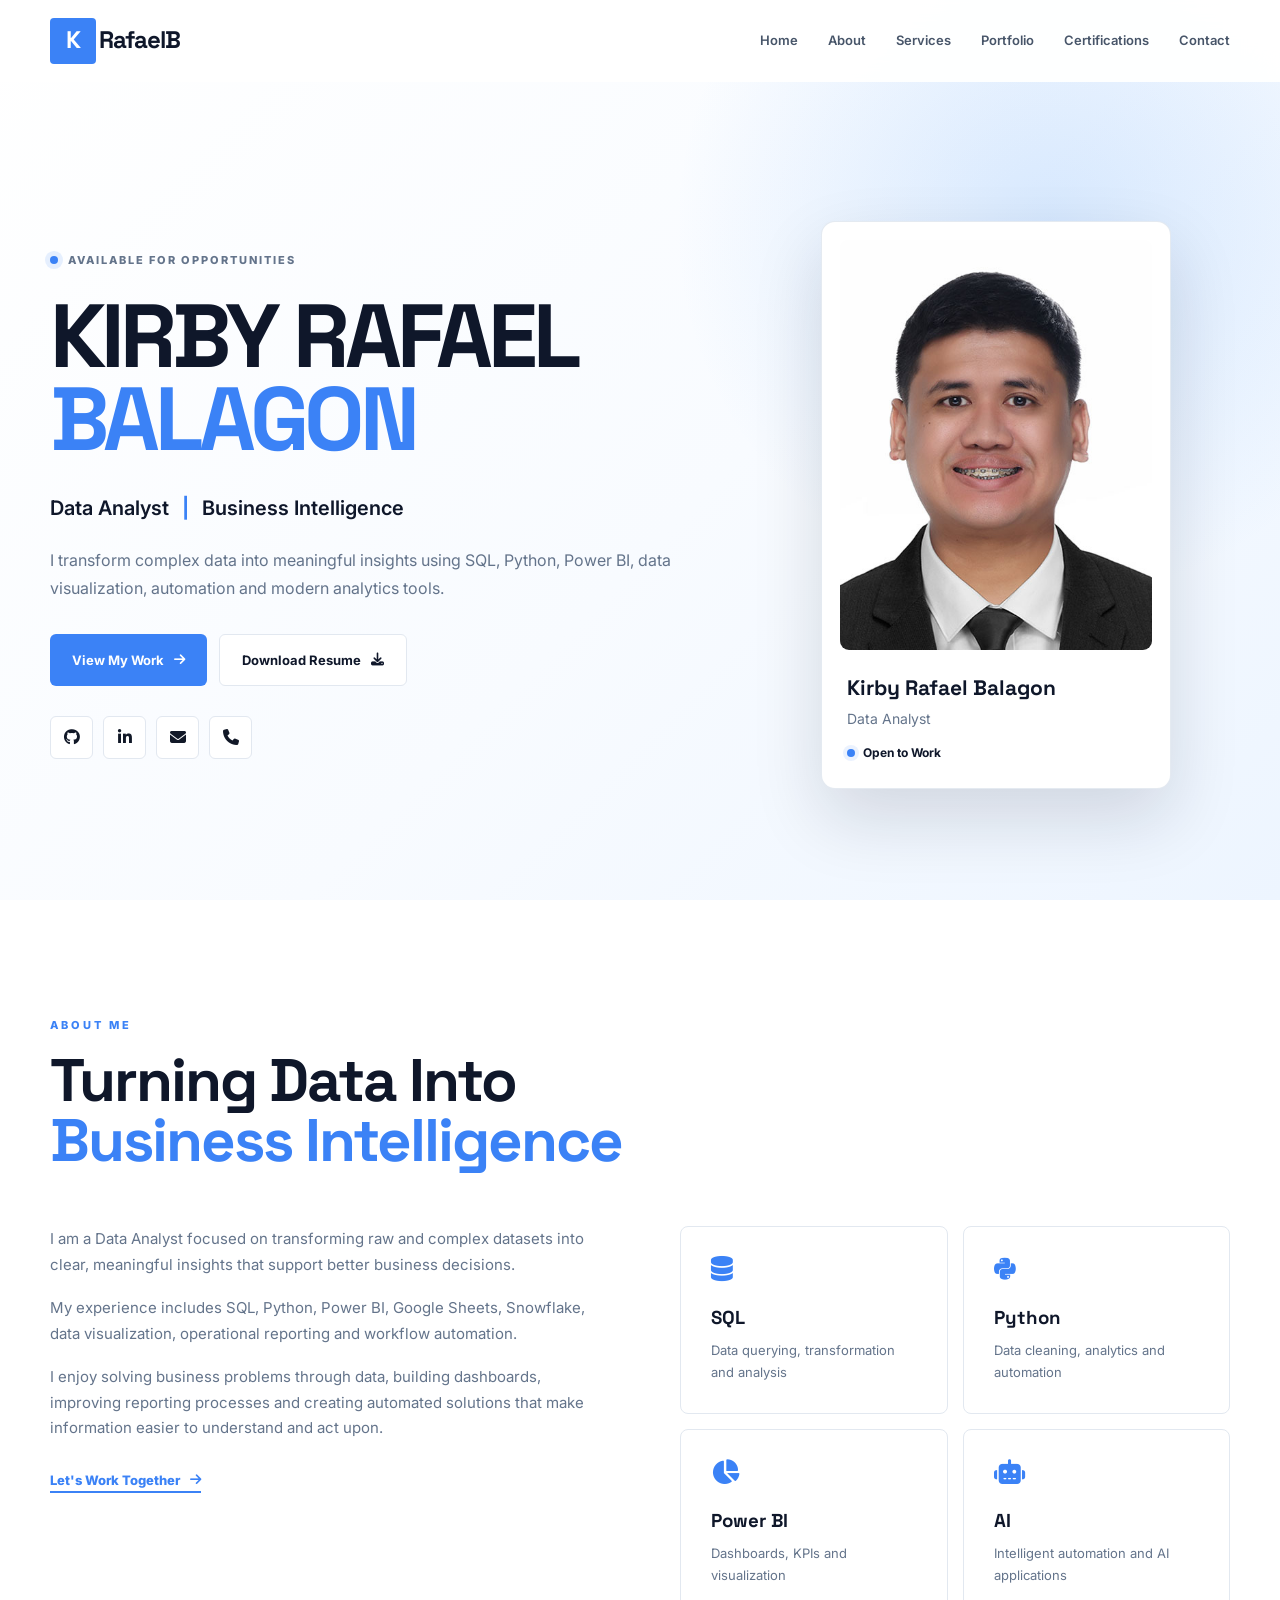
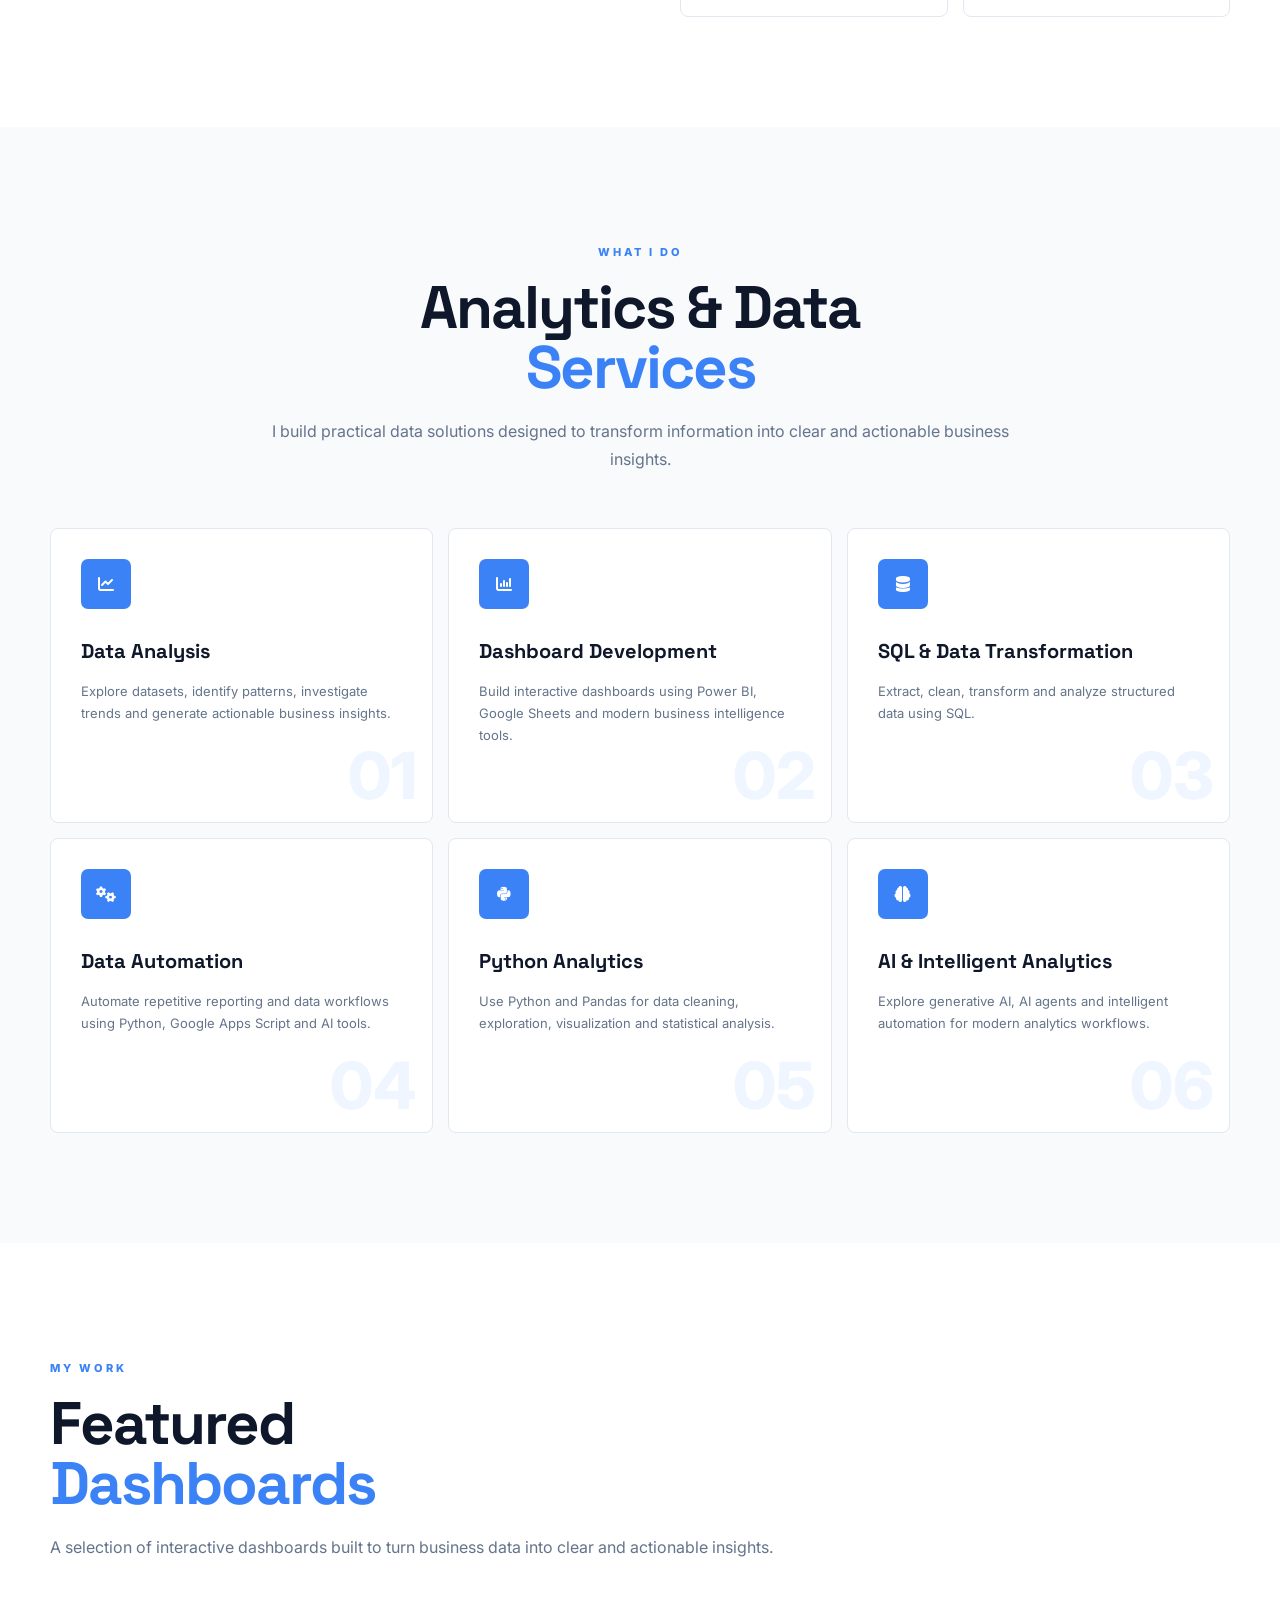
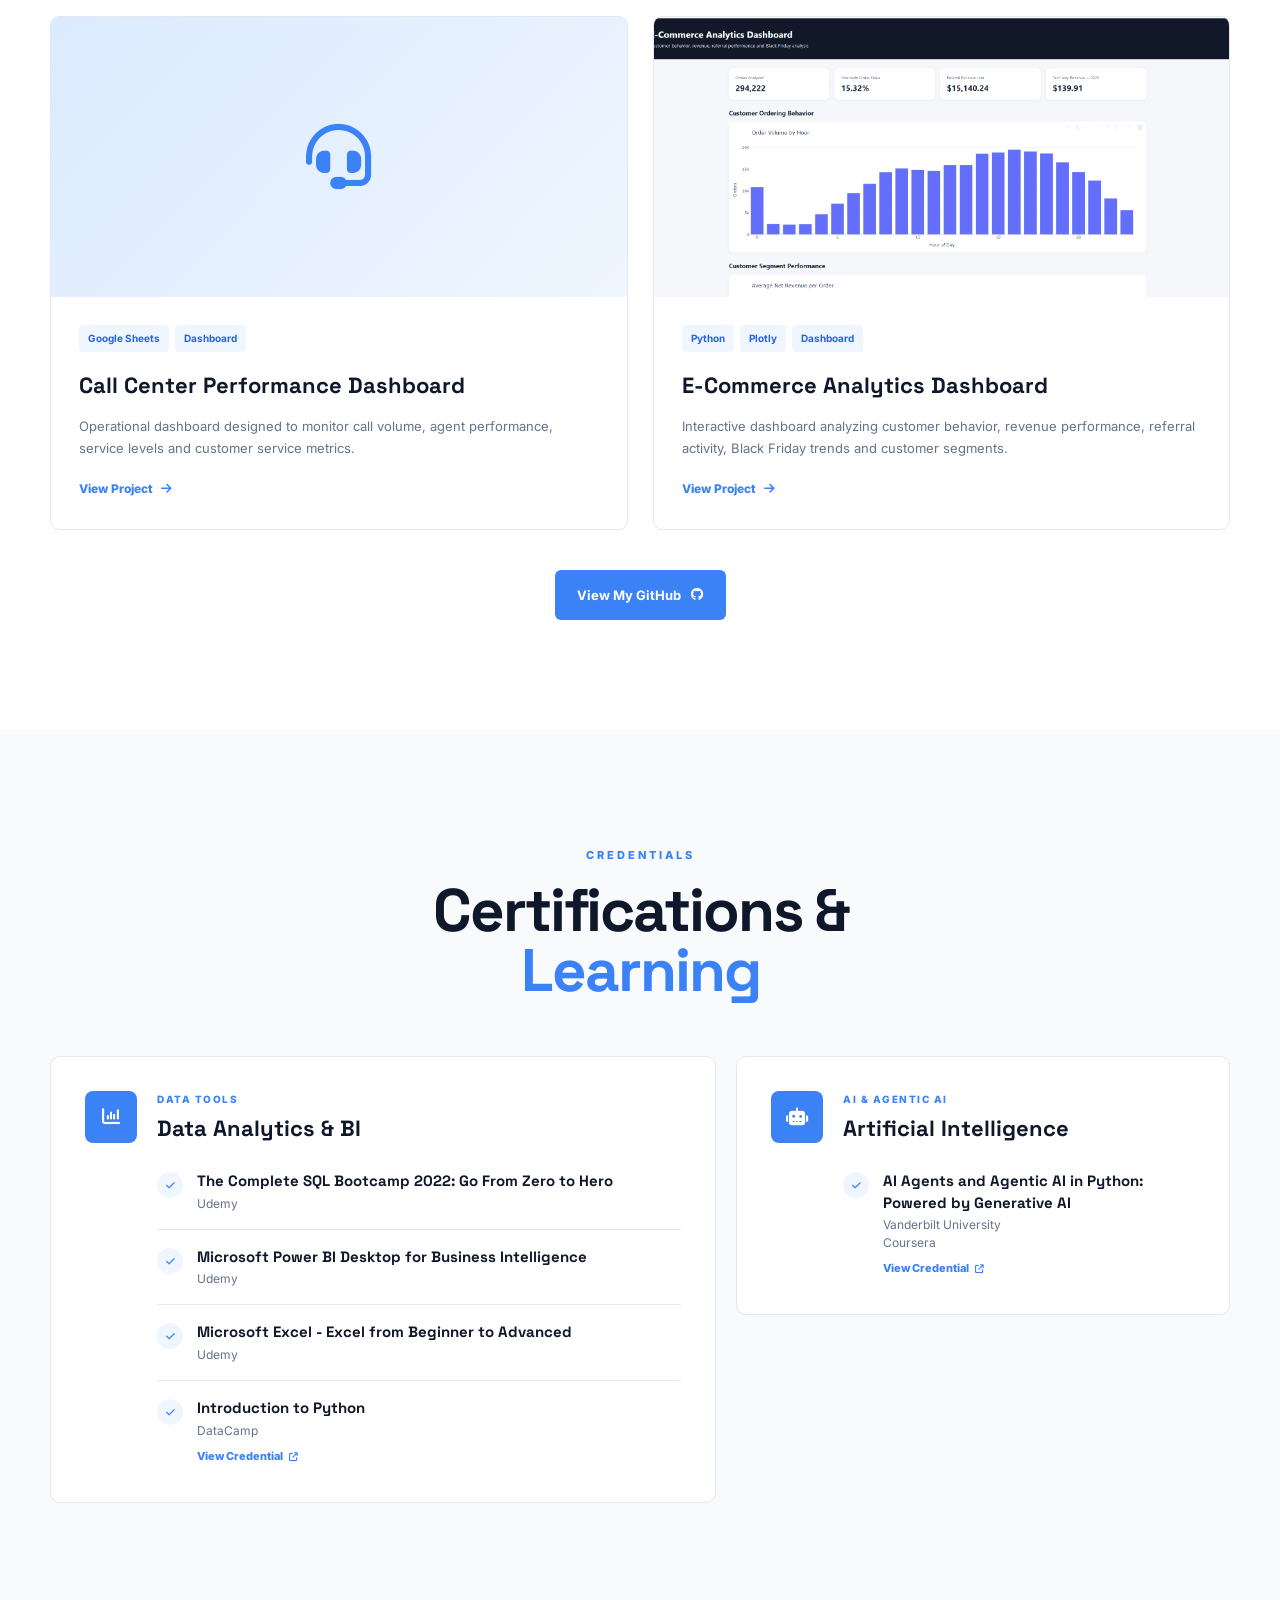
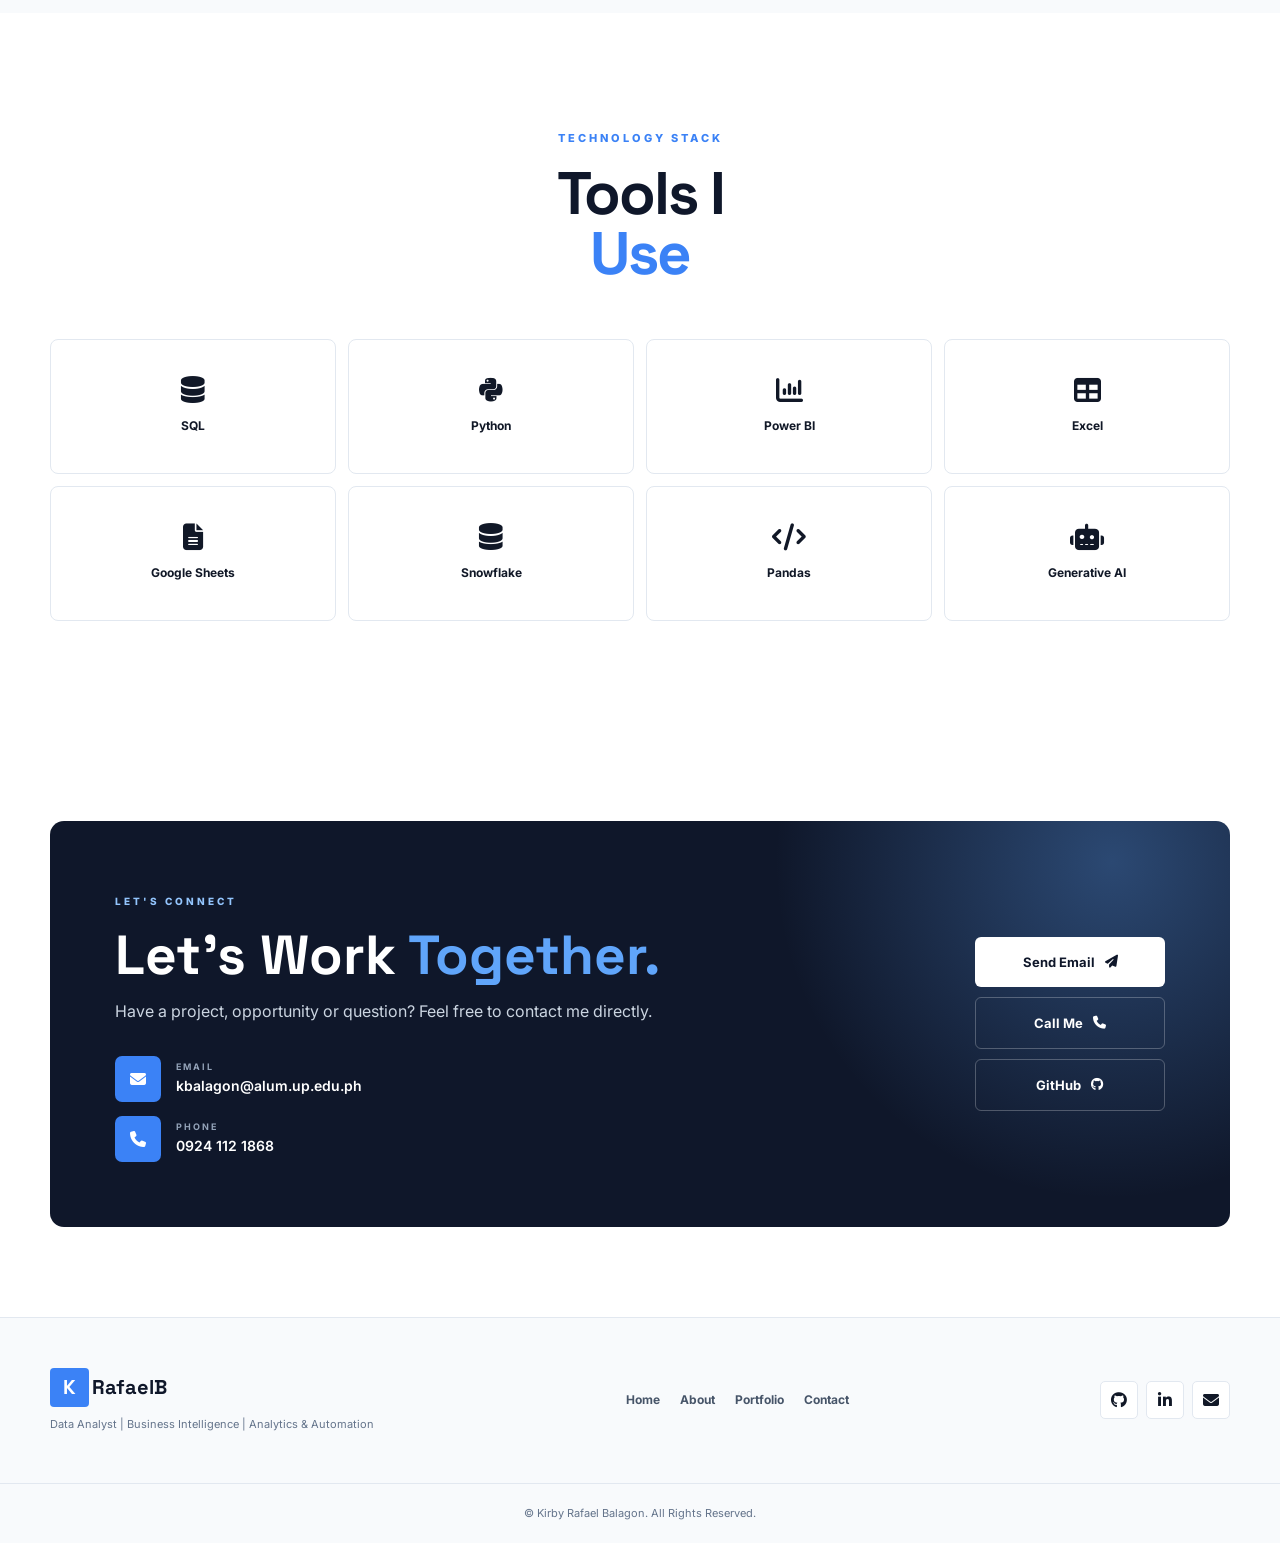
==== commit efc220a7: "Update index.html" ====
--- a/index.html
+++ b/index.html
@@ -783,8 +783,9 @@
                 <div class="project-image">
 
 
-                    <img src="assets/projects/call-center-dashboard.jpg"
-                         alt="Call Center Performance Dashboard">
+                    <div class="project-placeholder">
+                            <i class="fa-solid fa-headset"></i>
+                        </div>
 
 
                     <div class="project-overlay">
@@ -862,7 +863,7 @@
                 <div class="project-image">
 
 
-                    <img src="assets/projects/ecommerce_dashboard.png"
+                    <img src="assets/ecommerce_dashboard.png"
                          alt="E-Commerce Analytics Dashboard">
 
 
